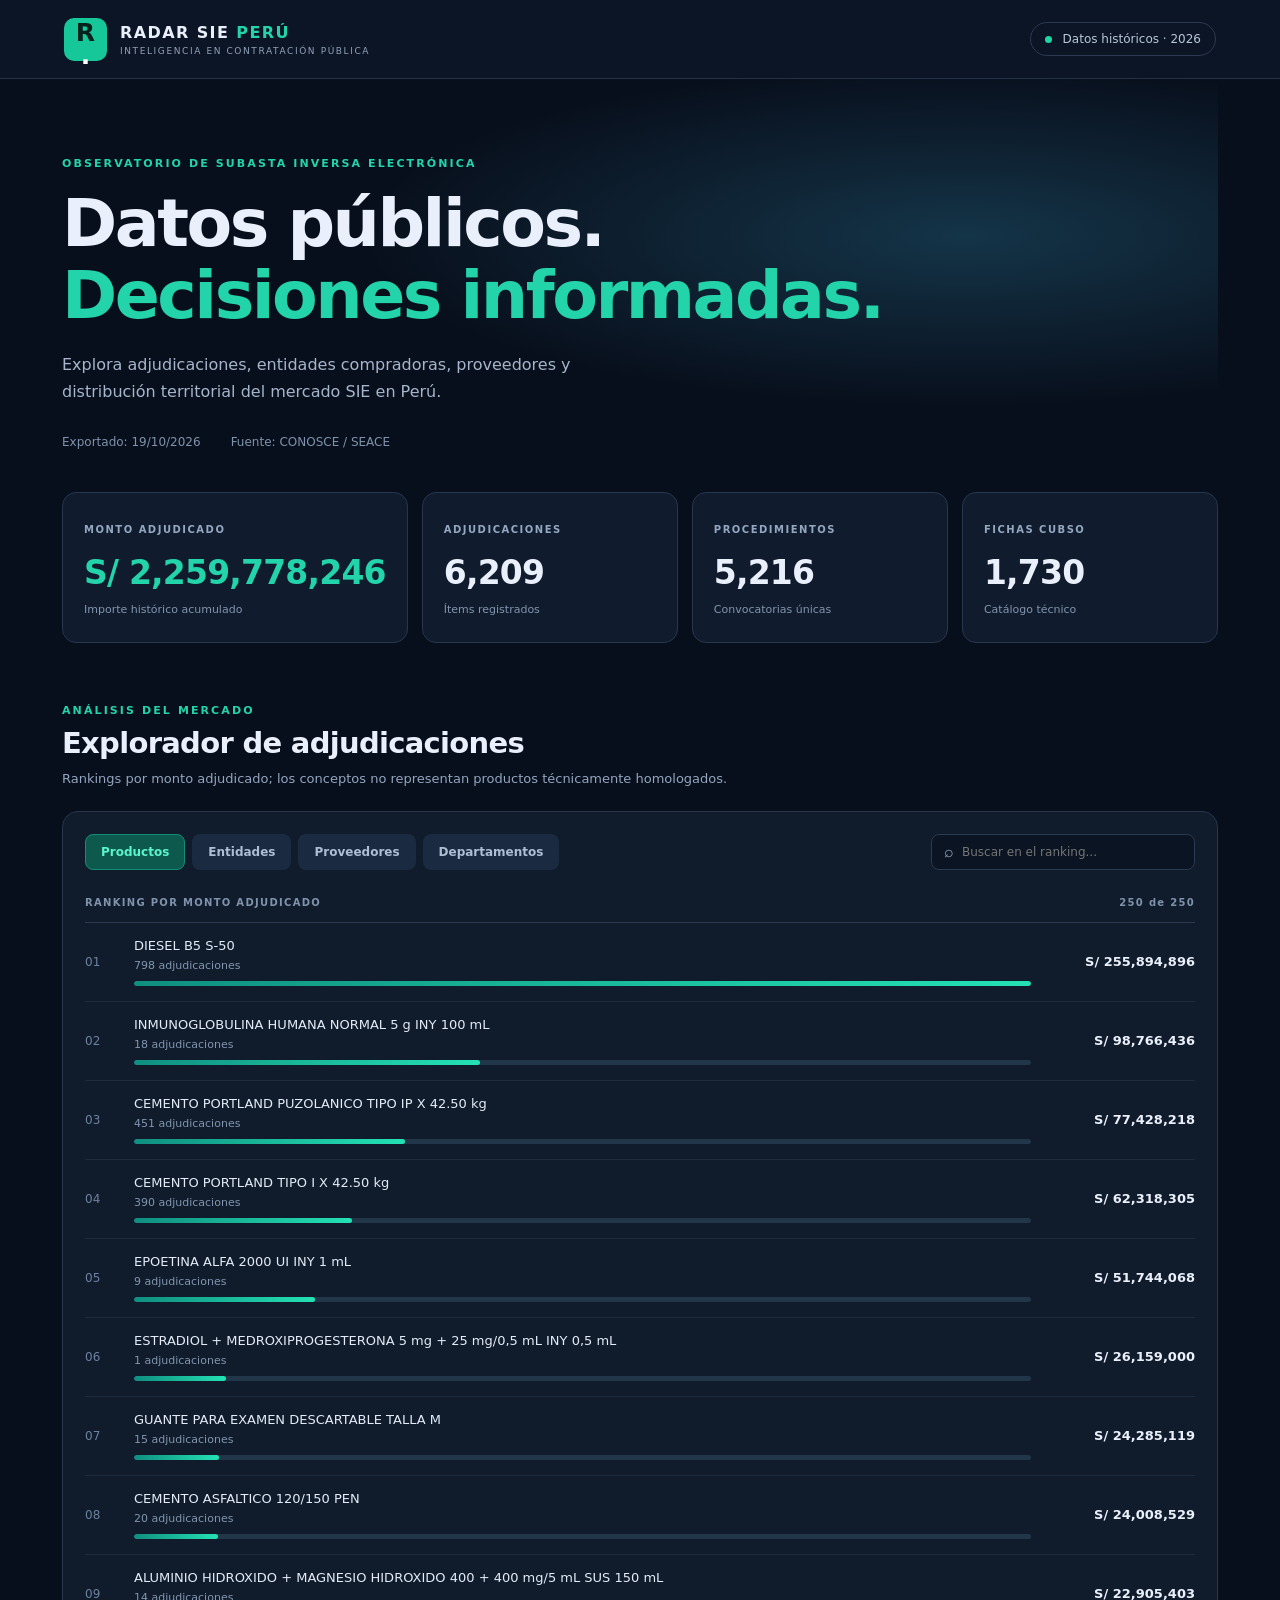
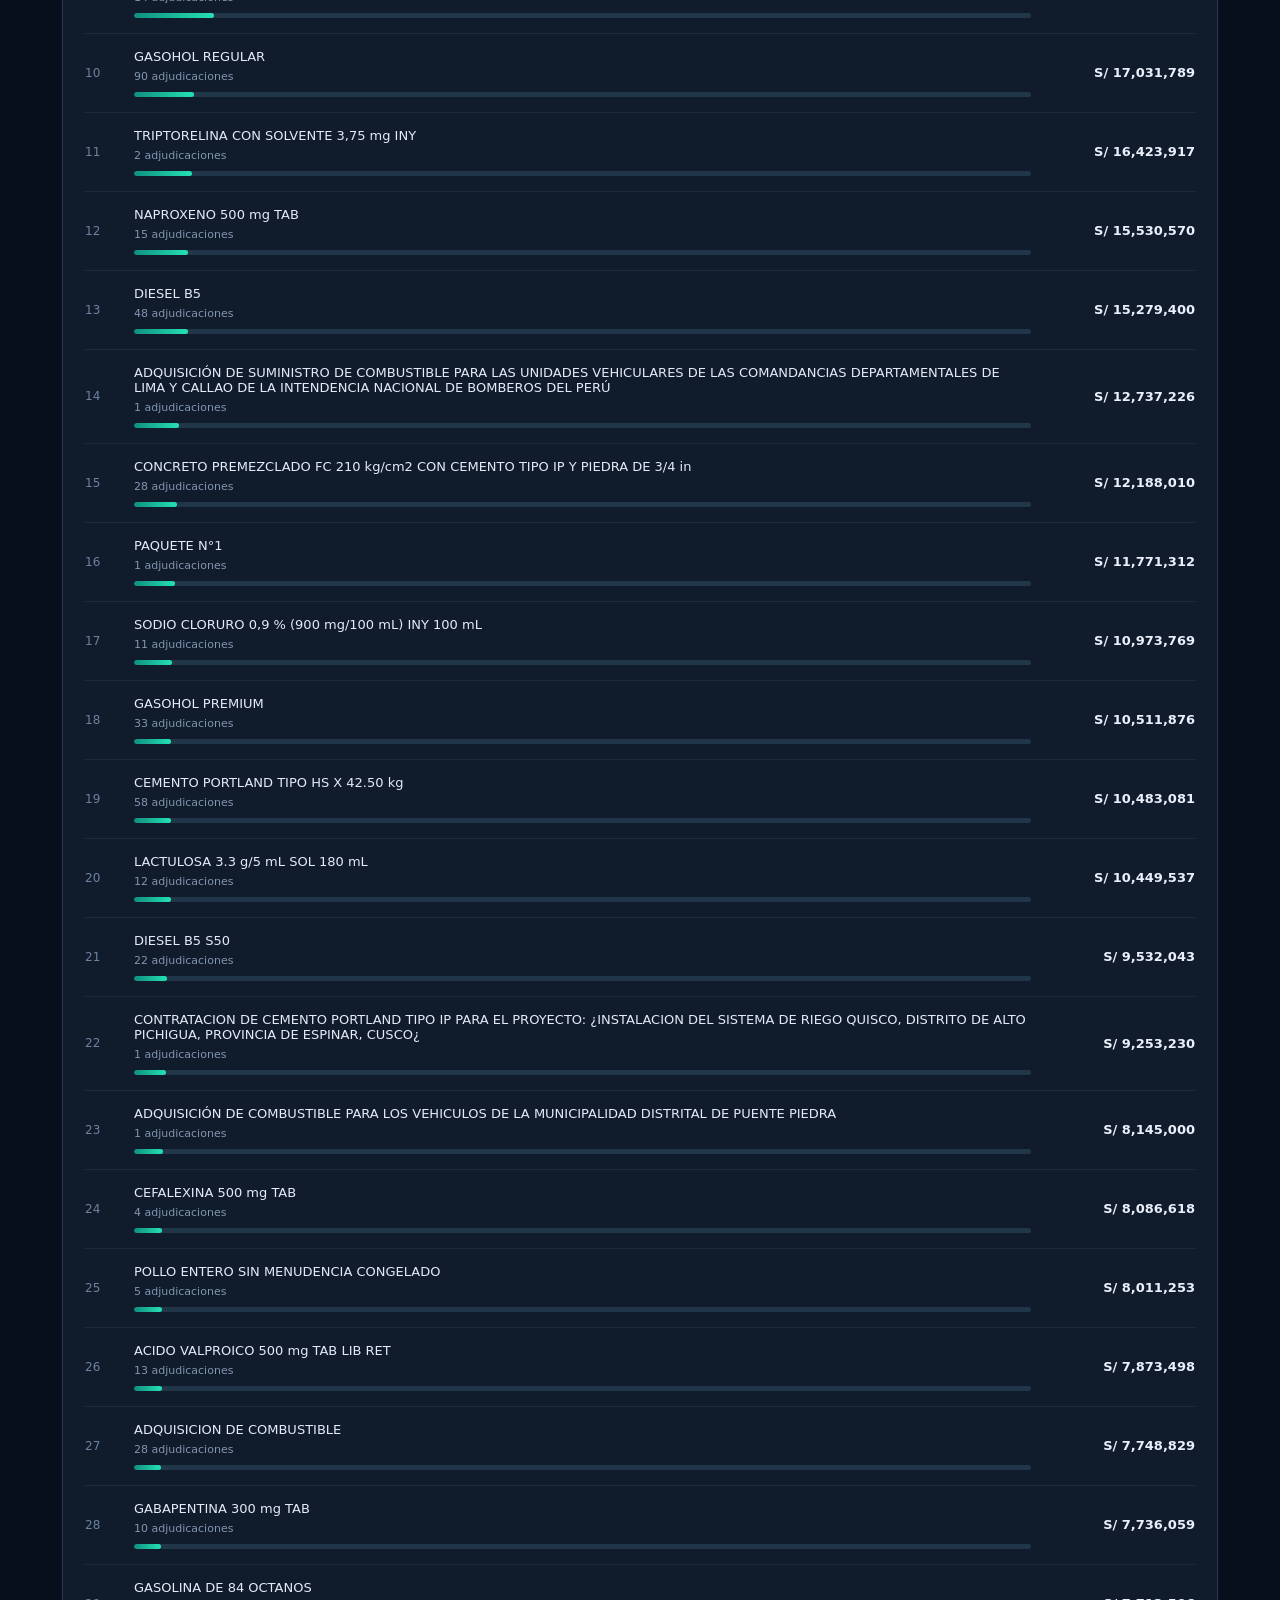
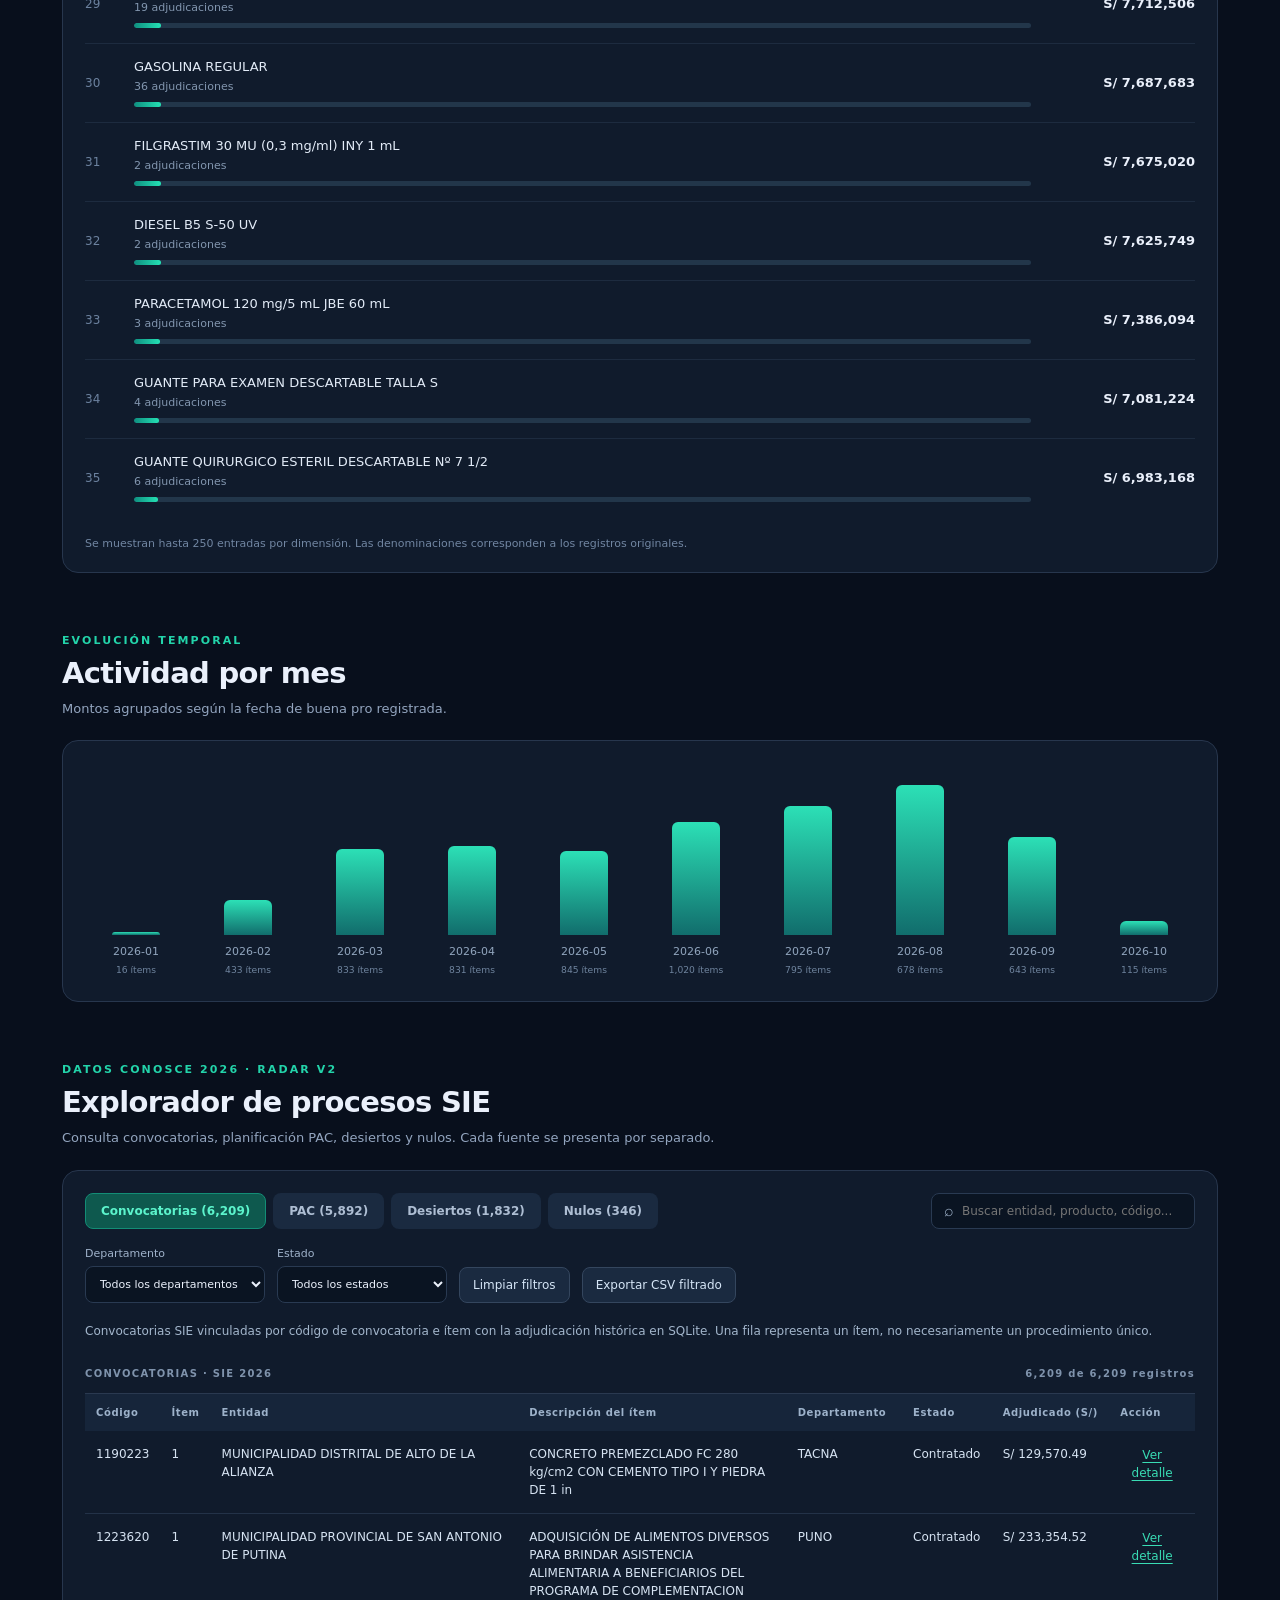
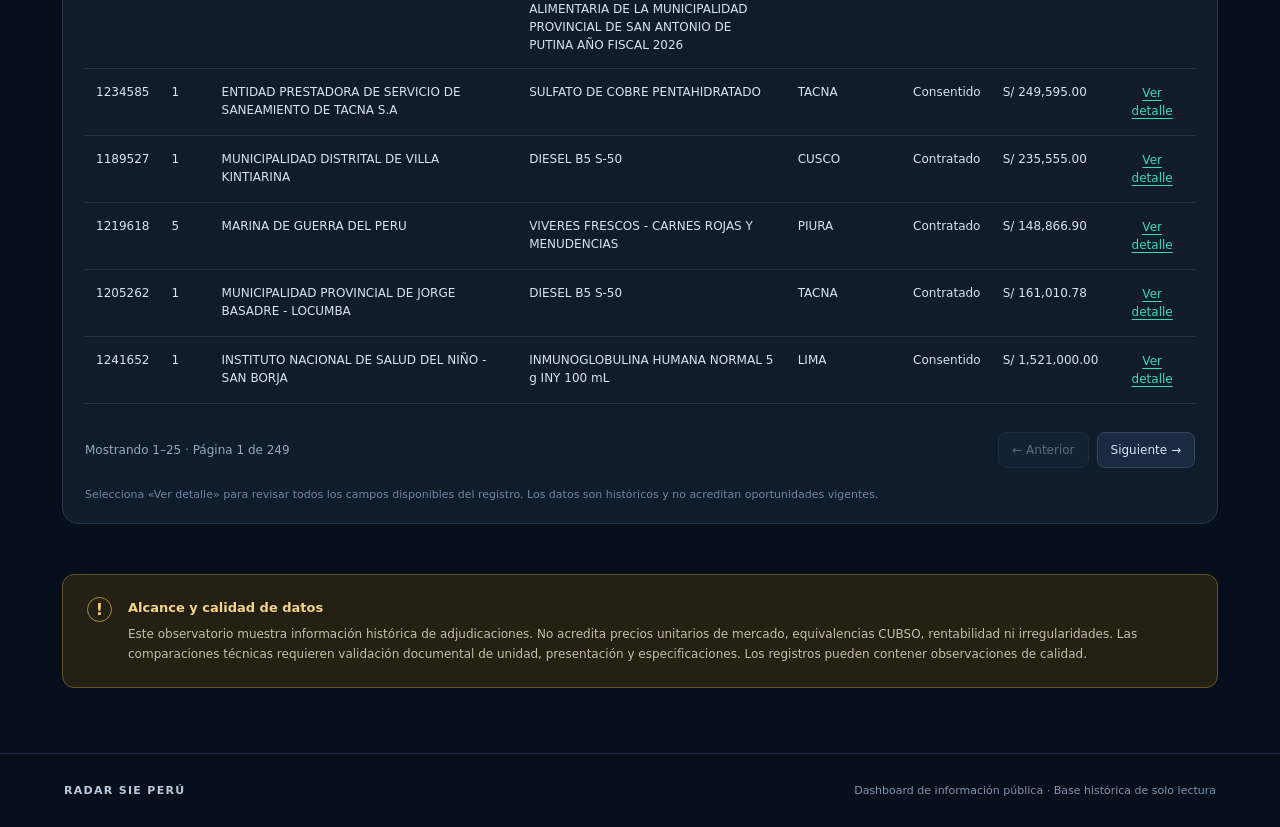
==== docs/index.html @ 1eaf1a15 "Publicar Radar SIE Peru V2 - Dashboard interactivo" ====
<!doctype html><html lang="es"><head><meta charset="utf-8"><meta name="viewport" content="width=device-width,initial-scale=1"><meta name="theme-color" content="#0b1220"><title>Radar SIE Perú · Inteligencia de contrataciones</title><link rel="stylesheet" href="styles.css"></head><body>
<header class="top"><div class="brand"><span class="logo">R<span>·</span></span><div><strong>RADAR SIE <em>PERÚ</em></strong><small>INTELIGENCIA EN CONTRATACIÓN PÚBLICA</small></div></div><span class="status"><i></i> Datos históricos · 2026</span></header>
<main><section class="hero"><div class="eyebrow">OBSERVATORIO DE SUBASTA INVERSA ELECTRÓNICA</div><h1>Datos públicos.<br><span>Decisiones informadas.</span></h1><p>Explora adjudicaciones, entidades compradoras, proveedores y distribución territorial del mercado SIE en Perú.</p><div class="hero-foot"><span id="actualizado">Cargando datos...</span><span>Fuente: CONOSCE / SEACE</span></div></section>
<section class="stats" id="stats"><div class="metric"><label>MONTO ADJUDICADO</label><strong id="monto">—</strong><small>Importe histórico acumulado</small></div><div class="metric"><label>ADJUDICACIONES</label><strong id="adjudicaciones">—</strong><small>Ítems registrados</small></div><div class="metric"><label>PROCEDIMIENTOS</label><strong id="procedimientos">—</strong><small>Convocatorias únicas</small></div><div class="metric"><label>FICHAS CUBSO</label><strong id="fichas">—</strong><small>Catálogo técnico</small></div></section>
<section class="section"><div class="section-head"><div><div class="eyebrow">ANÁLISIS DEL MERCADO</div><h2>Explorador de adjudicaciones</h2><p>Rankings por monto adjudicado; los conceptos no representan productos técnicamente homologados.</p></div></div><div class="panel"><div class="controls"><div class="tabs" role="group" aria-label="Dimensión del ranking"><button class="active" data-tab="productos">Productos</button><button data-tab="entidades">Entidades</button><button data-tab="proveedores">Proveedores</button><button data-tab="departamentos">Departamentos</button></div><label class="search"><span>⌕</span><input id="buscar" placeholder="Buscar en el ranking..." aria-label="Buscar en ranking"></label></div><div class="charthead"><span>RANKING POR MONTO ADJUDICADO</span><span id="contador">—</span></div><div id="ranking" class="ranking"></div><div class="footnote">Se muestran hasta 250 entradas por dimensión. Las denominaciones corresponden a los registros originales.</div></div></section>
<section class="section"><div class="section-head"><div><div class="eyebrow">EVOLUCIÓN TEMPORAL</div><h2>Actividad por mes</h2><p>Montos agrupados según la fecha de buena pro registrada.</p></div></div><div class="panel"><div id="meses" class="months"></div></div></section>
<section class="section" id="explorador-v2"><div class="section-head"><div><div class="eyebrow">DATOS CONOSCE 2026 · RADAR V2</div><h2>Explorador de procesos SIE</h2><p>Consulta convocatorias, planificación PAC, desiertos y nulos. Cada fuente se presenta por separado.</p></div></div><div class="panel"><div class="controls"><div class="tabs" role="group" aria-label="Fuente de registros SIE" id="v2-tabs"><button class="active" data-v2tab="convocatorias">Convocatorias <span id="v2-count-convocatorias"></span></button><button data-v2tab="pac">PAC <span id="v2-count-pac"></span></button><button data-v2tab="desiertos">Desiertos <span id="v2-count-desiertos"></span></button><button data-v2tab="nulos">Nulos <span id="v2-count-nulos"></span></button></div><label class="search"><span>⌕</span><input id="v2-search" placeholder="Buscar entidad, producto, código..." aria-label="Buscar registros SIE"></label></div><div class="v2-filterbar"><label>Departamento <select id="v2-department"><option value="">Todos los departamentos</option></select></label><label>Estado <select id="v2-state"><option value="">Todos los estados</option></select></label><button id="v2-clear" class="secondary-btn">Limpiar filtros</button><button id="v2-csv" class="secondary-btn">Exportar CSV filtrado</button></div><div class="v2-context" id="v2-context">Cargando fuentes SIE…</div><div class="charthead"><span id="v2-title">REGISTROS SIE</span><span id="v2-counter">—</span></div><div class="v2-tablewrap"><table class="v2-table"><thead id="v2-head"></thead><tbody id="v2-body"></tbody></table></div><div class="v2-pagination"><span id="v2-page-info"></span><div><button id="v2-prev" class="secondary-btn">← Anterior</button><button id="v2-next" class="secondary-btn">Siguiente →</button></div></div><div class="footnote">Selecciona «Ver detalle» para revisar todos los campos disponibles del registro. Los datos son históricos y no acreditan oportunidades vigentes.</div></div></section><dialog id="v2-detail" class="v2-dialog" aria-label="Detalle del registro"><div class="v2-dialog-top"><h3>Detalle del registro</h3><button id="v2-close" class="secondary-btn">Cerrar ×</button></div><div id="v2-detail-body"></div></dialog>
<section class="notice"><div class="notice-icon">!</div><div><strong>Alcance y calidad de datos</strong><p>Este observatorio muestra información histórica de adjudicaciones. No acredita precios unitarios de mercado, equivalencias CUBSO, rentabilidad ni irregularidades. Las comparaciones técnicas requieren validación documental de unidad, presentación y especificaciones. Los registros pueden contener observaciones de calidad.</p></div></section></main><footer><strong>RADAR SIE PERÚ</strong><span>Dashboard de información pública · Base histórica de solo lectura</span></footer><script src="app.js" defer></script><script src="app_v2.js" defer></script></body></html>
---- docs/styles.css ----
:root{font-family:Inter,ui-sans-serif,system-ui,-apple-system,Segoe UI,sans-serif;color:#eaf0fb;background:#080f1c;font-synthesis:none}*{box-sizing:border-box}body{margin:0;background:#080f1c}button,input{font:inherit}button{cursor:pointer}.top{height:79px;border-bottom:1px solid #233047;display:flex;align-items:center;justify-content:space-between;padding:0 max(5%,calc((100% - 1200px)/2));background:#0c1525}.brand{display:flex;gap:13px;align-items:center}.logo{display:grid;place-items:center;background:#16c79a;color:#06221c;font-size:25px;font-weight:900;width:43px;height:43px;border-radius:10px}.logo span{color:white}.brand strong{display:block;font-size:16px;letter-spacing:1.4px}.brand em{font-style:normal;color:#21d4aa}.brand small{display:block;font-size:9px;letter-spacing:1.6px;color:#92a3bb;margin-top:4px}.status{font-size:12px;color:#b8c6d8;border:1px solid #2b3a51;border-radius:20px;padding:9px 14px}.status i{display:inline-block;background:#20d7a3;width:7px;height:7px;border-radius:50%;margin-right:7px}main{max-width:1200px;margin:auto;padding:0 22px}.hero{padding:78px 0 43px;background:radial-gradient(ellipse at 78% 38%,#143448 0%,transparent 47%)}.eyebrow{font-size:11px;letter-spacing:2.1px;color:#23d4aa;font-weight:750}.hero h1{font-size:clamp(40px,5.2vw,68px);letter-spacing:-2.5px;line-height:1.08;margin:18px 0 19px}.hero h1 span{color:#23d4aa}.hero p{max-width:590px;color:#a6b5cb;line-height:1.7;font-size:16px}.hero-foot{display:flex;gap:30px;color:#7f92ab;font-size:12px;margin-top:30px}.stats{display:grid;grid-template-columns:repeat(4,1fr);gap:14px}.metric{background:#101c2e;border:1px solid #27364d;border-radius:14px;padding:25px 21px;min-height:144px}.metric label{font-size:10px;letter-spacing:1.5px;color:#94a7c0;font-weight:750}.metric strong{display:block;font-size:clamp(22px,2.6vw,33px);letter-spacing:-.8px;margin:16px 0 6px}.metric:first-child strong{color:#23d4aa}.metric small{font-size:11px;color:#8294ae}.section{margin-top:61px}.section-head{display:flex;justify-content:space-between;align-items:end;margin-bottom:22px}.section h2{font-size:29px;letter-spacing:-.7px;margin:9px 0}.section-head p{color:#93a5bf;font-size:13px;line-height:1.5;margin:0}.panel{background:#101b2c;border:1px solid #27364d;border-radius:16px;padding:22px}.controls{display:flex;justify-content:space-between;gap:16px;flex-wrap:wrap}.tabs{display:flex;flex-wrap:wrap;gap:7px}.tabs button{border:1px solid transparent;background:#1a2a40;color:#aebed3;border-radius:8px;padding:10px 15px;font-size:12px;font-weight:650}.tabs button.active{background:#0e594e;border-color:#138d76;color:#5cf4cc}.search{display:flex;align-items:center;gap:8px;background:#0a1422;border:1px solid #293a52;border-radius:8px;padding:0 12px;color:#9db0c7}.search input{width:220px;outline:0;border:0;background:none;color:#fff;padding:10px 0;font-size:12px}.charthead{display:flex;justify-content:space-between;border-bottom:1px solid #2a3950;color:#7f93ac;font-size:10px;font-weight:700;letter-spacing:1.3px;padding:27px 0 14px}.rank-row{display:grid;grid-template-columns:35px minmax(0,1fr) 150px;gap:14px;align-items:center;border-bottom:1px solid #1d2b3f;padding:15px 0}.rank-row:last-child{border:0}.rank-num{font-size:12px;color:#6c829f}.rank-name{font-size:13px;color:#e2ebf7;overflow-wrap:anywhere}.rank-sub{color:#8296af;font-size:11px;margin-top:6px}.bar{height:5px;background:#22364a;border-radius:5px;margin-top:9px;overflow:hidden}.bar span{display:block;height:100%;background:linear-gradient(90deg,#0f8f80,#24e1b4);border-radius:5px}.rank-amount{text-align:right;font-size:13px;font-weight:700;white-space:nowrap}.footnote{color:#7186a2;font-size:11px;margin-top:20px}.months{display:flex;align-items:end;gap:10px;min-height:210px;overflow-x:auto;padding:22px 0 4px}.month{flex:1;min-width:48px;text-align:center;color:#91a5bd;font-size:11px}.month-bar{height:150px;display:flex;align-items:end;justify-content:center;margin-bottom:10px}.month-bar div{width:70%;max-width:48px;min-height:3px;background:linear-gradient(#2ce0b6,#116d6c);border-radius:6px 6px 0 0}.month small{display:block;margin-top:6px;color:#6f849e}.notice{display:flex;gap:16px;margin:50px 0 65px;padding:22px 24px;border:1px solid #65552b;background:#242114;border-radius:12px}.notice-icon{border:1px solid #a98a3d;color:#f2cb75;border-radius:50%;width:25px;height:25px;display:grid;place-items:center;flex-shrink:0;font-weight:800}.notice strong{font-size:13px;color:#f4d38b}.notice p{color:#c7bda7;font-size:12px;line-height:1.7;margin:8px 0 0}footer{border-top:1px solid #223048;display:flex;justify-content:space-between;padding:30px max(5%,calc((100% - 1200px)/2));color:#8194ac;font-size:11px}footer strong{color:#b9cadf;letter-spacing:1.3px}.empty{color:#8fa2bc;padding:35px 0}@media(max-width:850px){.stats{grid-template-columns:repeat(2,1fr)}.hero{padding-top:55px}.rank-row{grid-template-columns:25px minmax(0,1fr) 110px}.rank-amount{font-size:11px}}@media(max-width:530px){.top{padding:0 17px}.status{display:none}main{padding:0 15px}.stats{gap:9px}.metric{padding:17px 14px;min-height:128px}.metric strong{font-size:21px}.panel{padding:14px}.search{width:100%}.search input{width:100%}.rank-row{gap:8px}.hero-foot{flex-direction:column;gap:7px}footer{padding:25px 17px;gap:10px;flex-direction:column}}
/* Radar SIE V2: explorador de fuentes */
.v2-filterbar{display:flex;gap:12px;flex-wrap:wrap;align-items:end;margin-top:18px}.v2-filterbar label{display:flex;flex-direction:column;gap:6px;font-size:11px;color:#9fb2ca}.v2-filterbar select{max-width:270px;min-width:170px;background:#0a1422;border:1px solid #293a52;border-radius:8px;color:#eaf0fb;padding:10px;font:inherit}.secondary-btn{background:#1a2a40;border:1px solid #34465e;border-radius:8px;color:#d5e5f6;padding:10px 13px;font-size:12px}.secondary-btn:hover{border-color:#23d4aa;color:#5cf4cc}.secondary-btn:disabled{opacity:.4;cursor:not-allowed}.v2-context{color:#a3b6cc;font-size:12px;line-height:1.6;margin-top:19px}.v2-tablewrap{overflow-x:auto;max-height:620px;overflow-y:auto}.v2-table{width:100%;border-collapse:collapse;min-width:850px;font-size:12px}.v2-table th{text-align:left;position:sticky;top:0;background:#16253a;color:#9db2ca;font-size:10px;letter-spacing:.6px;padding:13px 11px;z-index:1}.v2-table td{padding:14px 11px;border-bottom:1px solid #233248;color:#d6e3f2;vertical-align:top;line-height:1.5}.v2-table tbody tr:hover{background:#16243a}.v2-table td.v2-description{max-width:340px;min-width:210px;overflow-wrap:anywhere}.v2-table td.v2-money{white-space:nowrap;font-variant-numeric:tabular-nums}.v2-link{background:transparent;border:0;color:#39dcb4;text-decoration:underline;text-underline-offset:3px;font-size:12px}.v2-pagination{display:flex;align-items:center;justify-content:space-between;gap:10px;flex-wrap:wrap;margin-top:18px;color:#94a8bf;font-size:12px}.v2-pagination>div{display:flex;gap:8px}.v2-dialog{width:min(820px,calc(100% - 24px));max-height:85vh;overflow:auto;border:1px solid #34465e;border-radius:16px;background:#101b2c;color:#eaf0fb;padding:24px}.v2-dialog::backdrop{background:rgba(0,0,0,.76)}.v2-dialog-top{display:flex;justify-content:space-between;align-items:center;gap:12px;border-bottom:1px solid #293a52;padding-bottom:14px}.v2-dialog-top h3{margin:0}.v2-detail-grid{display:grid;grid-template-columns:minmax(135px,1fr) 2fr;gap:0;margin-top:16px}.v2-detail-grid dt,.v2-detail-grid dd{padding:11px 8px;border-bottom:1px solid #24334a;margin:0;overflow-wrap:anywhere;font-size:12px}.v2-detail-grid dt{color:#91a9c2}.v2-detail-grid dd{color:#e7f1ff}@media(max-width:650px){.v2-filterbar label,.v2-filterbar select{width:100%;max-width:none}.v2-dialog{padding:15px}.v2-detail-grid{grid-template-columns:1fr}.v2-detail-grid dt{border-bottom:0;padding-bottom:0}.v2-detail-grid dd{padding-top:4px}}
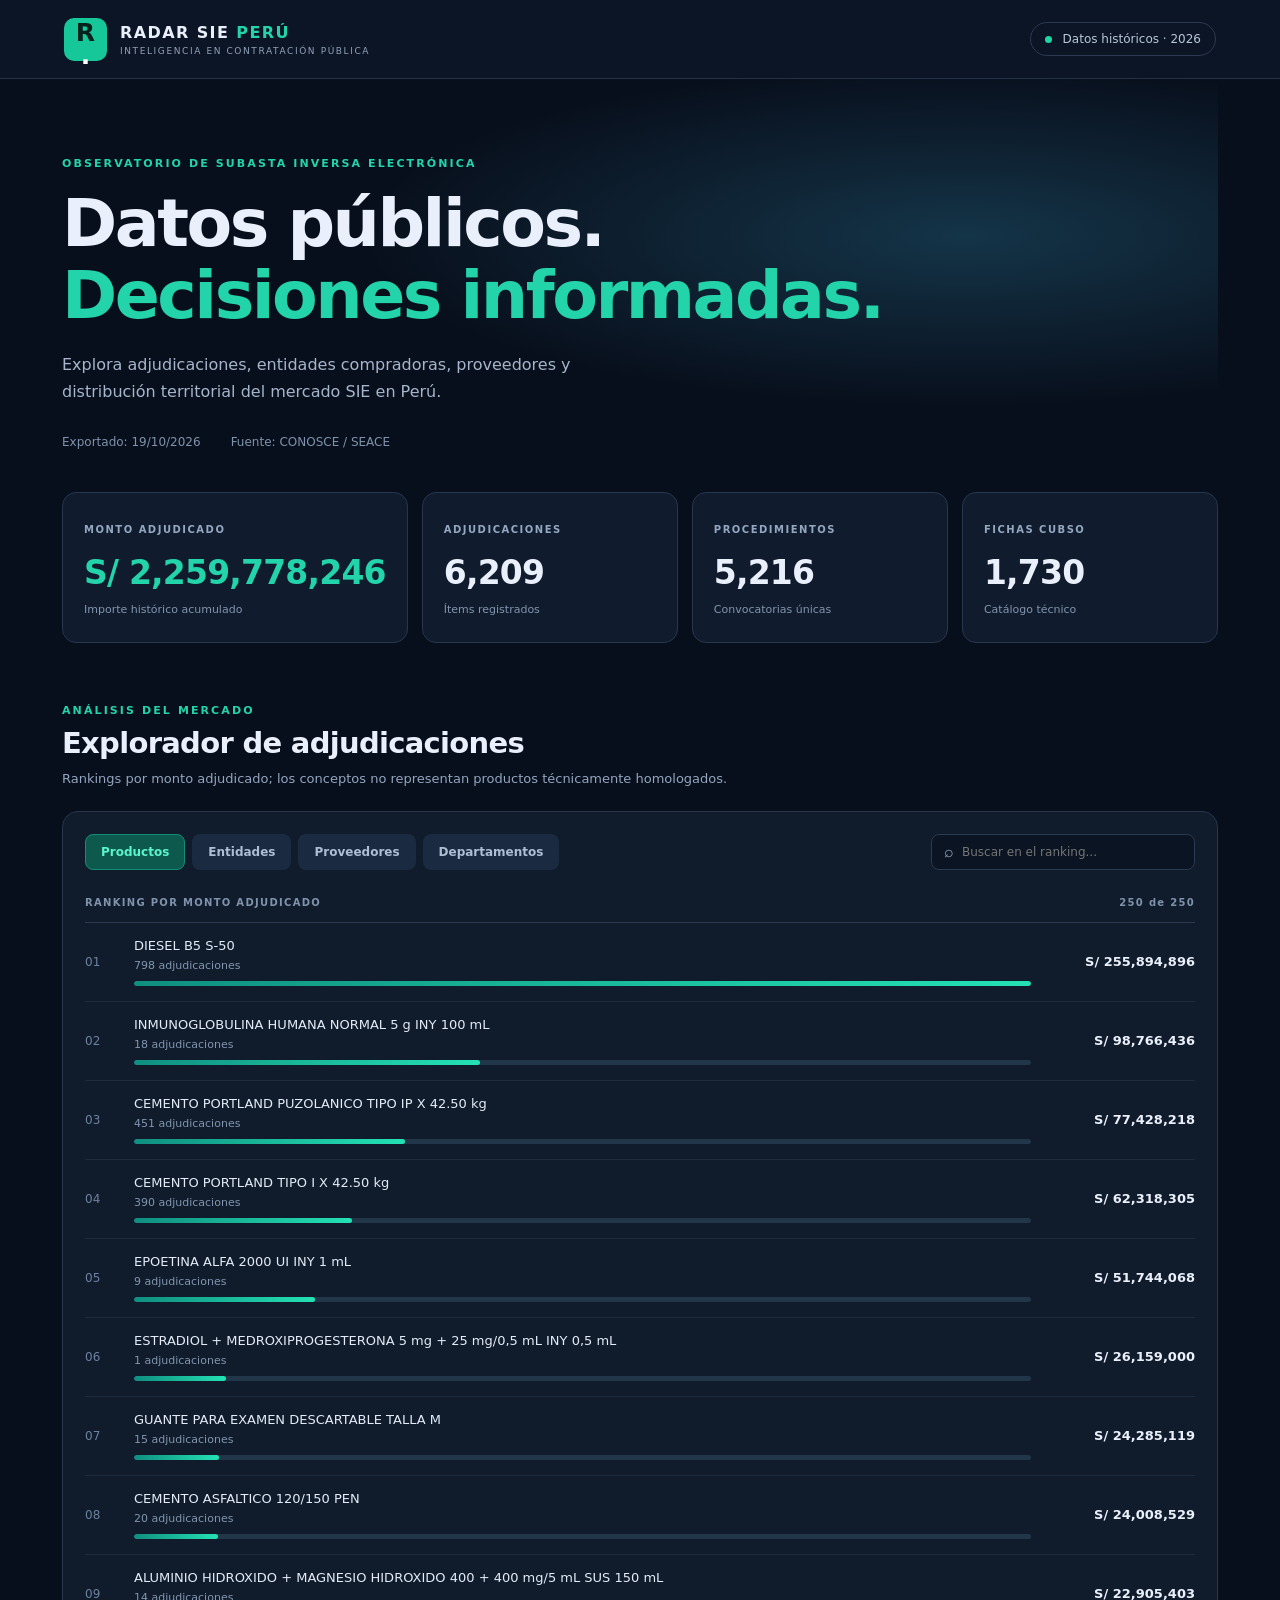
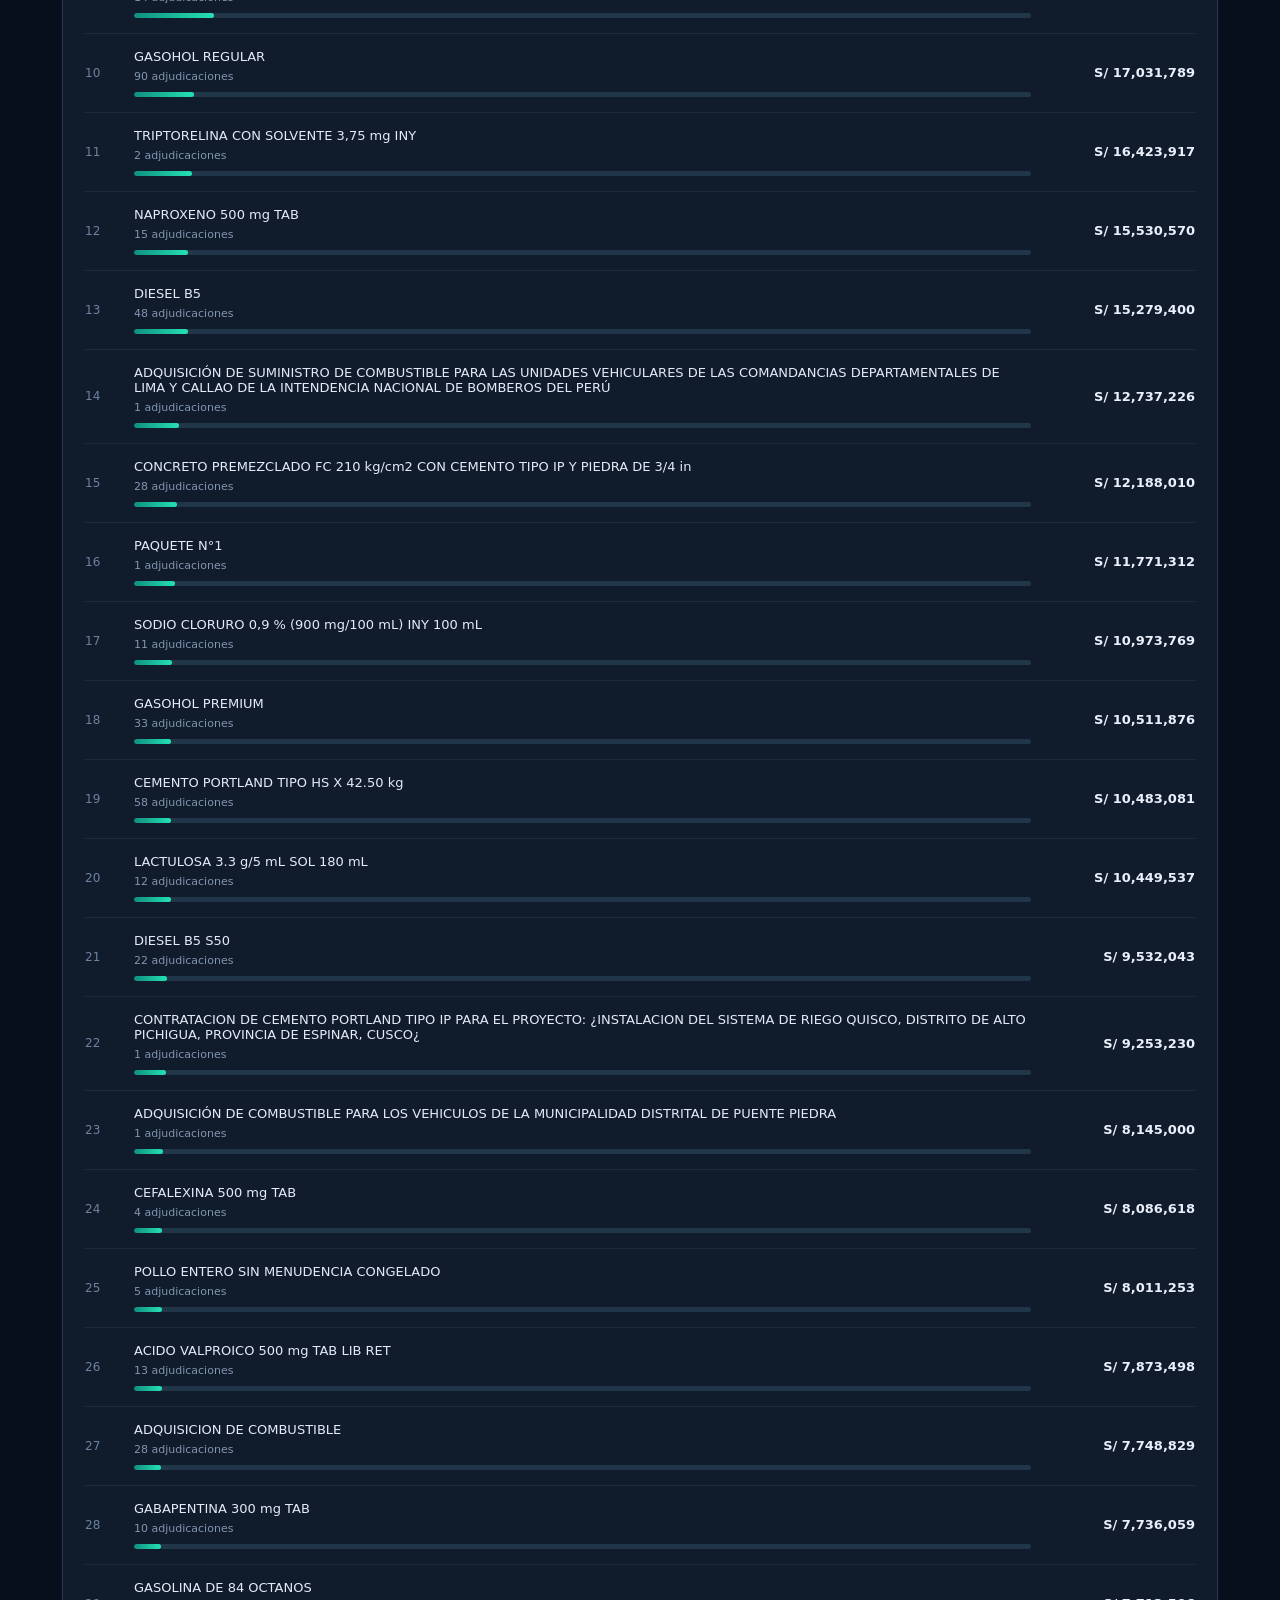
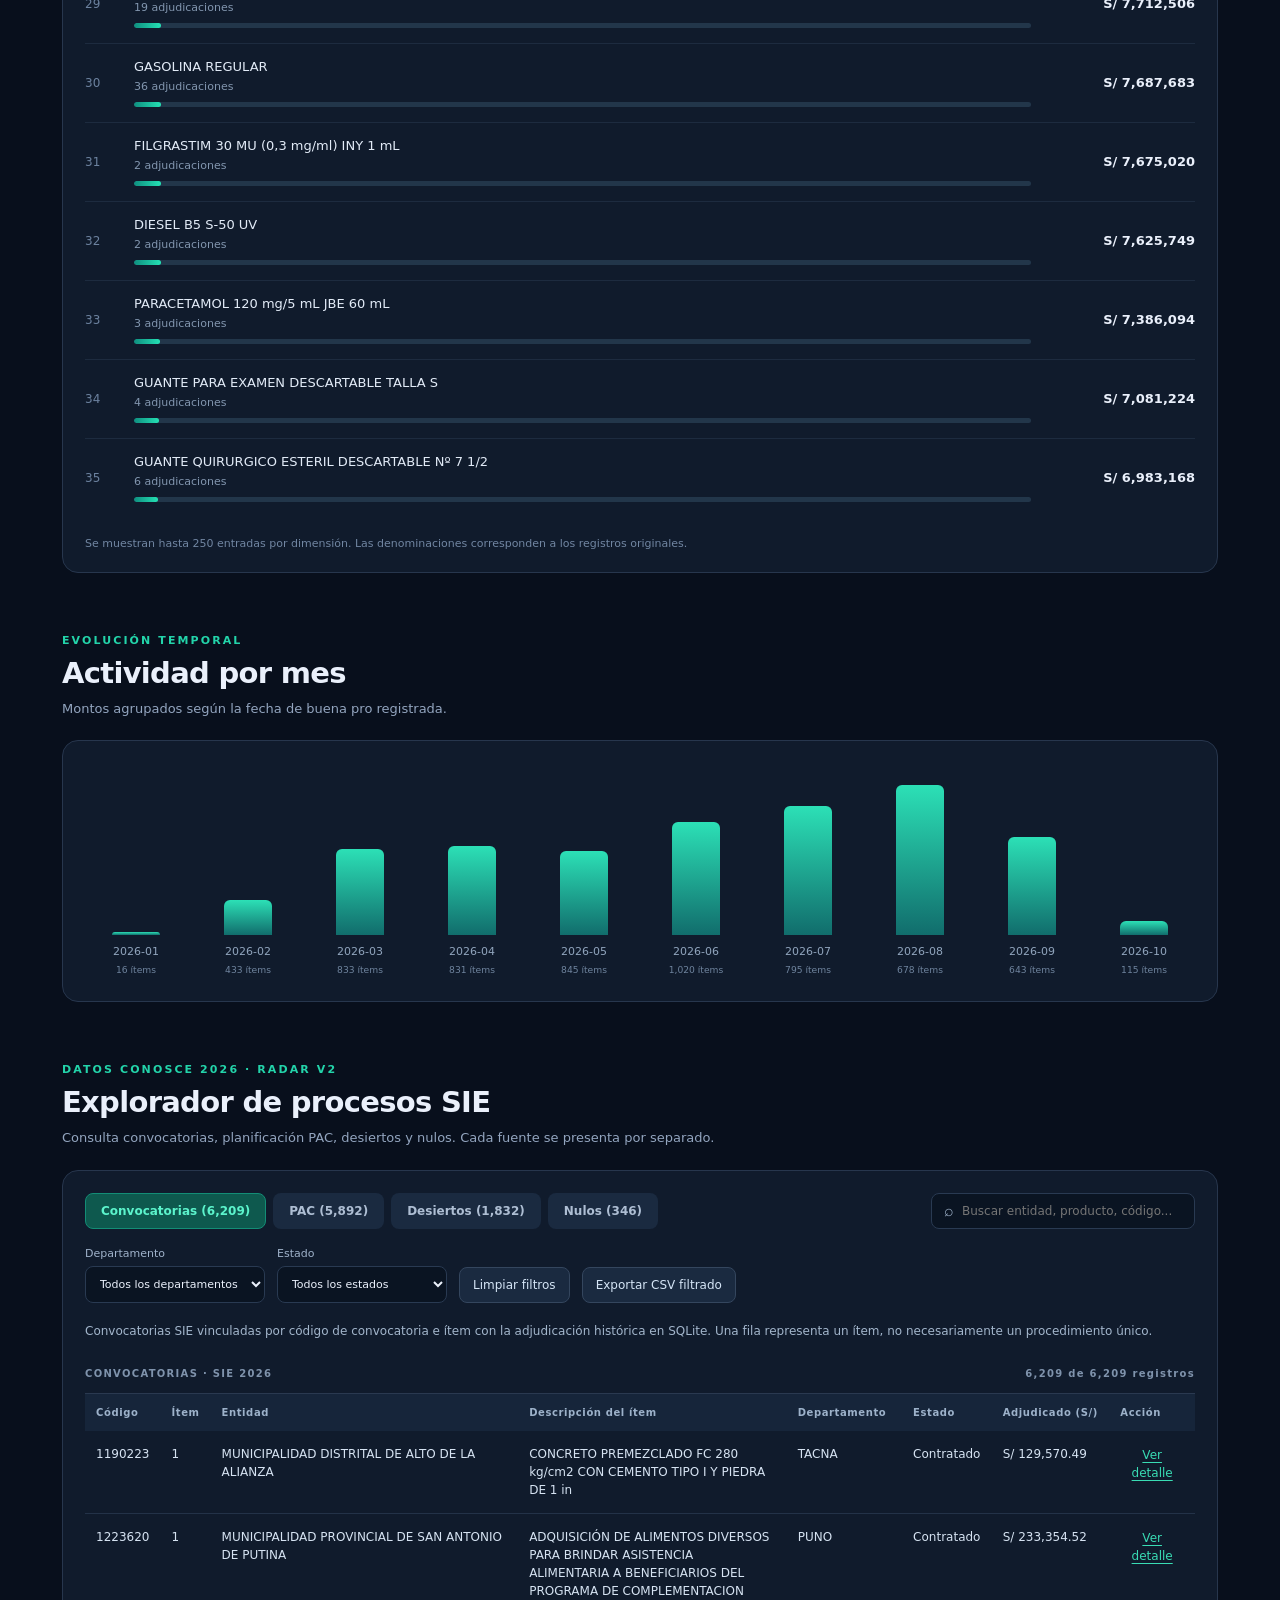
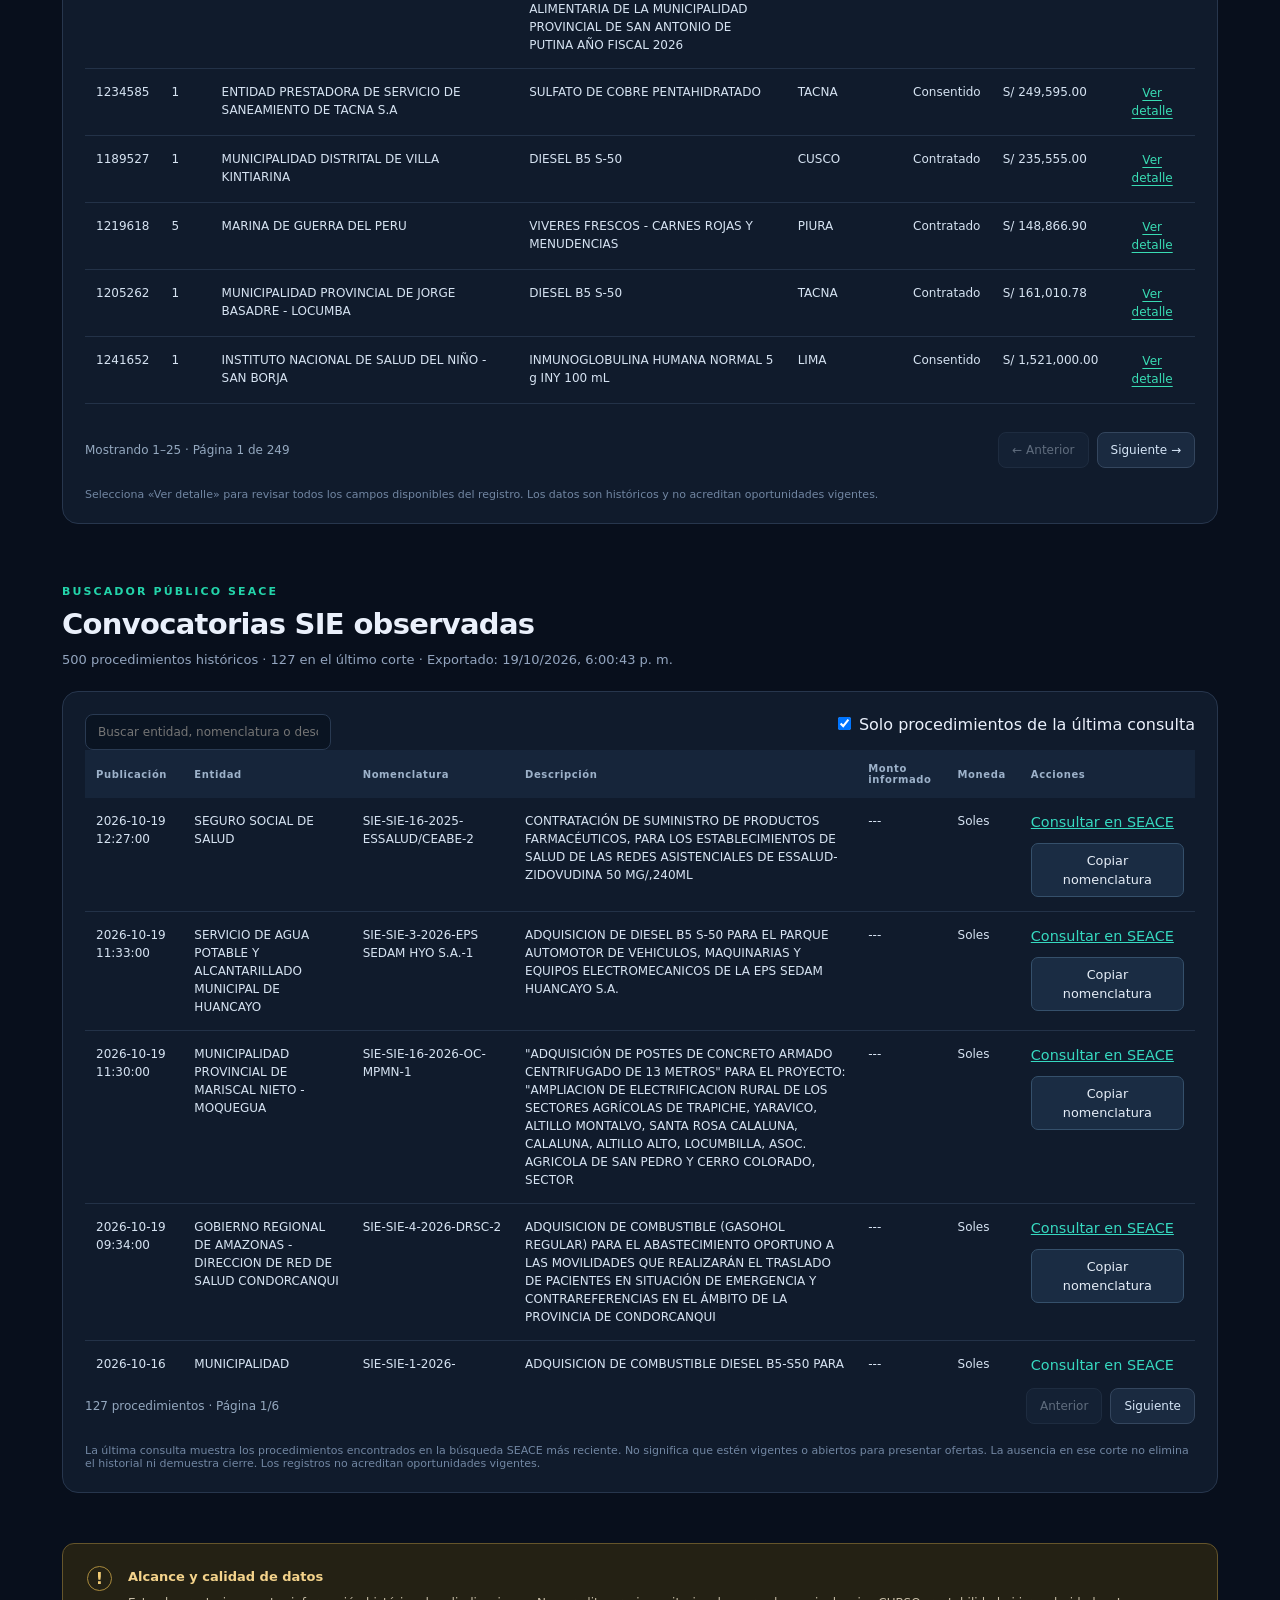
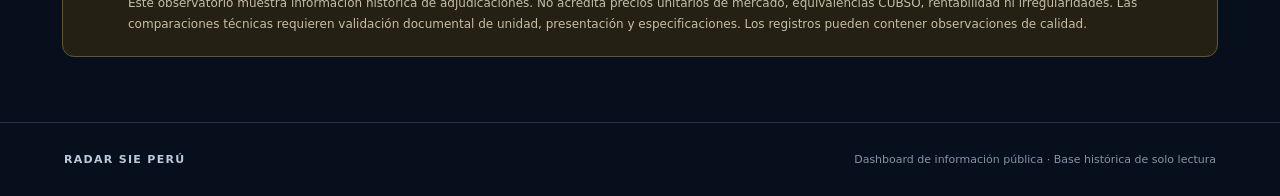
==== commit e9ce8396: "Publicar Radar SIE SEACE con 500 procedimientos" ====
--- a/docs/index.html
+++ b/docs/index.html
@@ -5,4 +5,5 @@
 <section class="section"><div class="section-head"><div><div class="eyebrow">ANÁLISIS DEL MERCADO</div><h2>Explorador de adjudicaciones</h2><p>Rankings por monto adjudicado; los conceptos no representan productos técnicamente homologados.</p></div></div><div class="panel"><div class="controls"><div class="tabs" role="group" aria-label="Dimensión del ranking"><button class="active" data-tab="productos">Productos</button><button data-tab="entidades">Entidades</button><button data-tab="proveedores">Proveedores</button><button data-tab="departamentos">Departamentos</button></div><label class="search"><span>⌕</span><input id="buscar" placeholder="Buscar en el ranking..." aria-label="Buscar en ranking"></label></div><div class="charthead"><span>RANKING POR MONTO ADJUDICADO</span><span id="contador">—</span></div><div id="ranking" class="ranking"></div><div class="footnote">Se muestran hasta 250 entradas por dimensión. Las denominaciones corresponden a los registros originales.</div></div></section>
 <section class="section"><div class="section-head"><div><div class="eyebrow">EVOLUCIÓN TEMPORAL</div><h2>Actividad por mes</h2><p>Montos agrupados según la fecha de buena pro registrada.</p></div></div><div class="panel"><div id="meses" class="months"></div></div></section>
 <section class="section" id="explorador-v2"><div class="section-head"><div><div class="eyebrow">DATOS CONOSCE 2026 · RADAR V2</div><h2>Explorador de procesos SIE</h2><p>Consulta convocatorias, planificación PAC, desiertos y nulos. Cada fuente se presenta por separado.</p></div></div><div class="panel"><div class="controls"><div class="tabs" role="group" aria-label="Fuente de registros SIE" id="v2-tabs"><button class="active" data-v2tab="convocatorias">Convocatorias <span id="v2-count-convocatorias"></span></button><button data-v2tab="pac">PAC <span id="v2-count-pac"></span></button><button data-v2tab="desiertos">Desiertos <span id="v2-count-desiertos"></span></button><button data-v2tab="nulos">Nulos <span id="v2-count-nulos"></span></button></div><label class="search"><span>⌕</span><input id="v2-search" placeholder="Buscar entidad, producto, código..." aria-label="Buscar registros SIE"></label></div><div class="v2-filterbar"><label>Departamento <select id="v2-department"><option value="">Todos los departamentos</option></select></label><label>Estado <select id="v2-state"><option value="">Todos los estados</option></select></label><button id="v2-clear" class="secondary-btn">Limpiar filtros</button><button id="v2-csv" class="secondary-btn">Exportar CSV filtrado</button></div><div class="v2-context" id="v2-context">Cargando fuentes SIE…</div><div class="charthead"><span id="v2-title">REGISTROS SIE</span><span id="v2-counter">—</span></div><div class="v2-tablewrap"><table class="v2-table"><thead id="v2-head"></thead><tbody id="v2-body"></tbody></table></div><div class="v2-pagination"><span id="v2-page-info"></span><div><button id="v2-prev" class="secondary-btn">← Anterior</button><button id="v2-next" class="secondary-btn">Siguiente →</button></div></div><div class="footnote">Selecciona «Ver detalle» para revisar todos los campos disponibles del registro. Los datos son históricos y no acreditan oportunidades vigentes.</div></div></section><dialog id="v2-detail" class="v2-dialog" aria-label="Detalle del registro"><div class="v2-dialog-top"><h3>Detalle del registro</h3><button id="v2-close" class="secondary-btn">Cerrar ×</button></div><div id="v2-detail-body"></div></dialog>
-<section class="notice"><div class="notice-icon">!</div><div><strong>Alcance y calidad de datos</strong><p>Este observatorio muestra información histórica de adjudicaciones. No acredita precios unitarios de mercado, equivalencias CUBSO, rentabilidad ni irregularidades. Las comparaciones técnicas requieren validación documental de unidad, presentación y especificaciones. Los registros pueden contener observaciones de calidad.</p></div></section></main><footer><strong>RADAR SIE PERÚ</strong><span>Dashboard de información pública · Base histórica de solo lectura</span></footer><script src="app.js" defer></script><script src="app_v2.js" defer></script></body></html>
+<section class="section" id="seace"><div class="section-head"><div><div class="eyebrow">BUSCADOR PÚBLICO SEACE</div><h2>Convocatorias SIE observadas</h2><p id="seace-status">Cargando convocatorias…</p></div></div><div class="panel"><div class="controls"><label class="search"><input id="seace-search" placeholder="Buscar entidad, nomenclatura o descripción" aria-label="Buscar convocatorias SEACE"></label><label><input type="checkbox" id="seace-cut" checked> Solo procedimientos de la última consulta</label></div><div class="v2-tablewrap"><table class="v2-table"><thead><tr><th>Publicación</th><th>Entidad</th><th>Nomenclatura</th><th>Descripción</th><th>Monto informado</th><th>Moneda</th><th>Acciones</th></tr></thead><tbody id="seace-body"></tbody></table></div><div class="v2-pagination"><span id="seace-page"></span><div><button id="seace-prev" class="secondary-btn">Anterior</button><button id="seace-next" class="secondary-btn">Siguiente</button></div></div><div class="footnote">La última consulta muestra los procedimientos encontrados en la búsqueda SEACE más reciente. No significa que estén vigentes o abiertos para presentar ofertas. La ausencia en ese corte no elimina el historial ni demuestra cierre. Los registros no acreditan oportunidades vigentes.</div></div></section>
+<section class="notice"><div class="notice-icon">!</div><div><strong>Alcance y calidad de datos</strong><p>Este observatorio muestra información histórica de adjudicaciones. No acredita precios unitarios de mercado, equivalencias CUBSO, rentabilidad ni irregularidades. Las comparaciones técnicas requieren validación documental de unidad, presentación y especificaciones. Los registros pueden contener observaciones de calidad.</p></div></section></main><footer><strong>RADAR SIE PERÚ</strong><span>Dashboard de información pública · Base histórica de solo lectura</span></footer><script src="app.js" defer></script><script src="app_v2.js" defer></script><script src="app_seace.js" defer></script></body></html>
--- a/docs/styles.css
+++ b/docs/styles.css
@@ -1,3 +1,33 @@
 :root{font-family:Inter,ui-sans-serif,system-ui,-apple-system,Segoe UI,sans-serif;color:#eaf0fb;background:#080f1c;font-synthesis:none}*{box-sizing:border-box}body{margin:0;background:#080f1c}button,input{font:inherit}button{cursor:pointer}.top{height:79px;border-bottom:1px solid #233047;display:flex;align-items:center;justify-content:space-between;padding:0 max(5%,calc((100% - 1200px)/2));background:#0c1525}.brand{display:flex;gap:13px;align-items:center}.logo{display:grid;place-items:center;background:#16c79a;color:#06221c;font-size:25px;font-weight:900;width:43px;height:43px;border-radius:10px}.logo span{color:white}.brand strong{display:block;font-size:16px;letter-spacing:1.4px}.brand em{font-style:normal;color:#21d4aa}.brand small{display:block;font-size:9px;letter-spacing:1.6px;color:#92a3bb;margin-top:4px}.status{font-size:12px;color:#b8c6d8;border:1px solid #2b3a51;border-radius:20px;padding:9px 14px}.status i{display:inline-block;background:#20d7a3;width:7px;height:7px;border-radius:50%;margin-right:7px}main{max-width:1200px;margin:auto;padding:0 22px}.hero{padding:78px 0 43px;background:radial-gradient(ellipse at 78% 38%,#143448 0%,transparent 47%)}.eyebrow{font-size:11px;letter-spacing:2.1px;color:#23d4aa;font-weight:750}.hero h1{font-size:clamp(40px,5.2vw,68px);letter-spacing:-2.5px;line-height:1.08;margin:18px 0 19px}.hero h1 span{color:#23d4aa}.hero p{max-width:590px;color:#a6b5cb;line-height:1.7;font-size:16px}.hero-foot{display:flex;gap:30px;color:#7f92ab;font-size:12px;margin-top:30px}.stats{display:grid;grid-template-columns:repeat(4,1fr);gap:14px}.metric{background:#101c2e;border:1px solid #27364d;border-radius:14px;padding:25px 21px;min-height:144px}.metric label{font-size:10px;letter-spacing:1.5px;color:#94a7c0;font-weight:750}.metric strong{display:block;font-size:clamp(22px,2.6vw,33px);letter-spacing:-.8px;margin:16px 0 6px}.metric:first-child strong{color:#23d4aa}.metric small{font-size:11px;color:#8294ae}.section{margin-top:61px}.section-head{display:flex;justify-content:space-between;align-items:end;margin-bottom:22px}.section h2{font-size:29px;letter-spacing:-.7px;margin:9px 0}.section-head p{color:#93a5bf;font-size:13px;line-height:1.5;margin:0}.panel{background:#101b2c;border:1px solid #27364d;border-radius:16px;padding:22px}.controls{display:flex;justify-content:space-between;gap:16px;flex-wrap:wrap}.tabs{display:flex;flex-wrap:wrap;gap:7px}.tabs button{border:1px solid transparent;background:#1a2a40;color:#aebed3;border-radius:8px;padding:10px 15px;font-size:12px;font-weight:650}.tabs button.active{background:#0e594e;border-color:#138d76;color:#5cf4cc}.search{display:flex;align-items:center;gap:8px;background:#0a1422;border:1px solid #293a52;border-radius:8px;padding:0 12px;color:#9db0c7}.search input{width:220px;outline:0;border:0;background:none;color:#fff;padding:10px 0;font-size:12px}.charthead{display:flex;justify-content:space-between;border-bottom:1px solid #2a3950;color:#7f93ac;font-size:10px;font-weight:700;letter-spacing:1.3px;padding:27px 0 14px}.rank-row{display:grid;grid-template-columns:35px minmax(0,1fr) 150px;gap:14px;align-items:center;border-bottom:1px solid #1d2b3f;padding:15px 0}.rank-row:last-child{border:0}.rank-num{font-size:12px;color:#6c829f}.rank-name{font-size:13px;color:#e2ebf7;overflow-wrap:anywhere}.rank-sub{color:#8296af;font-size:11px;margin-top:6px}.bar{height:5px;background:#22364a;border-radius:5px;margin-top:9px;overflow:hidden}.bar span{display:block;height:100%;background:linear-gradient(90deg,#0f8f80,#24e1b4);border-radius:5px}.rank-amount{text-align:right;font-size:13px;font-weight:700;white-space:nowrap}.footnote{color:#7186a2;font-size:11px;margin-top:20px}.months{display:flex;align-items:end;gap:10px;min-height:210px;overflow-x:auto;padding:22px 0 4px}.month{flex:1;min-width:48px;text-align:center;color:#91a5bd;font-size:11px}.month-bar{height:150px;display:flex;align-items:end;justify-content:center;margin-bottom:10px}.month-bar div{width:70%;max-width:48px;min-height:3px;background:linear-gradient(#2ce0b6,#116d6c);border-radius:6px 6px 0 0}.month small{display:block;margin-top:6px;color:#6f849e}.notice{display:flex;gap:16px;margin:50px 0 65px;padding:22px 24px;border:1px solid #65552b;background:#242114;border-radius:12px}.notice-icon{border:1px solid #a98a3d;color:#f2cb75;border-radius:50%;width:25px;height:25px;display:grid;place-items:center;flex-shrink:0;font-weight:800}.notice strong{font-size:13px;color:#f4d38b}.notice p{color:#c7bda7;font-size:12px;line-height:1.7;margin:8px 0 0}footer{border-top:1px solid #223048;display:flex;justify-content:space-between;padding:30px max(5%,calc((100% - 1200px)/2));color:#8194ac;font-size:11px}footer strong{color:#b9cadf;letter-spacing:1.3px}.empty{color:#8fa2bc;padding:35px 0}@media(max-width:850px){.stats{grid-template-columns:repeat(2,1fr)}.hero{padding-top:55px}.rank-row{grid-template-columns:25px minmax(0,1fr) 110px}.rank-amount{font-size:11px}}@media(max-width:530px){.top{padding:0 17px}.status{display:none}main{padding:0 15px}.stats{gap:9px}.metric{padding:17px 14px;min-height:128px}.metric strong{font-size:21px}.panel{padding:14px}.search{width:100%}.search input{width:100%}.rank-row{gap:8px}.hero-foot{flex-direction:column;gap:7px}footer{padding:25px 17px;gap:10px;flex-direction:column}}
 /* Radar SIE V2: explorador de fuentes */
 .v2-filterbar{display:flex;gap:12px;flex-wrap:wrap;align-items:end;margin-top:18px}.v2-filterbar label{display:flex;flex-direction:column;gap:6px;font-size:11px;color:#9fb2ca}.v2-filterbar select{max-width:270px;min-width:170px;background:#0a1422;border:1px solid #293a52;border-radius:8px;color:#eaf0fb;padding:10px;font:inherit}.secondary-btn{background:#1a2a40;border:1px solid #34465e;border-radius:8px;color:#d5e5f6;padding:10px 13px;font-size:12px}.secondary-btn:hover{border-color:#23d4aa;color:#5cf4cc}.secondary-btn:disabled{opacity:.4;cursor:not-allowed}.v2-context{color:#a3b6cc;font-size:12px;line-height:1.6;margin-top:19px}.v2-tablewrap{overflow-x:auto;max-height:620px;overflow-y:auto}.v2-table{width:100%;border-collapse:collapse;min-width:850px;font-size:12px}.v2-table th{text-align:left;position:sticky;top:0;background:#16253a;color:#9db2ca;font-size:10px;letter-spacing:.6px;padding:13px 11px;z-index:1}.v2-table td{padding:14px 11px;border-bottom:1px solid #233248;color:#d6e3f2;vertical-align:top;line-height:1.5}.v2-table tbody tr:hover{background:#16243a}.v2-table td.v2-description{max-width:340px;min-width:210px;overflow-wrap:anywhere}.v2-table td.v2-money{white-space:nowrap;font-variant-numeric:tabular-nums}.v2-link{background:transparent;border:0;color:#39dcb4;text-decoration:underline;text-underline-offset:3px;font-size:12px}.v2-pagination{display:flex;align-items:center;justify-content:space-between;gap:10px;flex-wrap:wrap;margin-top:18px;color:#94a8bf;font-size:12px}.v2-pagination>div{display:flex;gap:8px}.v2-dialog{width:min(820px,calc(100% - 24px));max-height:85vh;overflow:auto;border:1px solid #34465e;border-radius:16px;background:#101b2c;color:#eaf0fb;padding:24px}.v2-dialog::backdrop{background:rgba(0,0,0,.76)}.v2-dialog-top{display:flex;justify-content:space-between;align-items:center;gap:12px;border-bottom:1px solid #293a52;padding-bottom:14px}.v2-dialog-top h3{margin:0}.v2-detail-grid{display:grid;grid-template-columns:minmax(135px,1fr) 2fr;gap:0;margin-top:16px}.v2-detail-grid dt,.v2-detail-grid dd{padding:11px 8px;border-bottom:1px solid #24334a;margin:0;overflow-wrap:anywhere;font-size:12px}.v2-detail-grid dt{color:#91a9c2}.v2-detail-grid dd{color:#e7f1ff}@media(max-width:650px){.v2-filterbar label,.v2-filterbar select{width:100%;max-width:none}.v2-dialog{padding:15px}.v2-detail-grid{grid-template-columns:1fr}.v2-detail-grid dt{border-bottom:0;padding-bottom:0}.v2-detail-grid dd{padding-top:4px}}
+
+
+/* Acciones de consulta oficial SEACE */
+.seace-actions {
+  min-width: 175px;
+  vertical-align: middle;
+}
+
+.seace-action-link {
+  display: block;
+  color: #36d9c0;
+  text-decoration: underline;
+  margin-bottom: 9px;
+  font-size: 0.9rem;
+}
+
+.seace-copy-code {
+  display: block;
+  padding: 7px 9px;
+  border: 1px solid #35506b;
+  border-radius: 7px;
+  background: #1a2c43;
+  color: #e5edf7;
+  cursor: pointer;
+  font-size: 0.8rem;
+}
+
+.seace-copy-code:hover {
+  background: #29445f;
+}
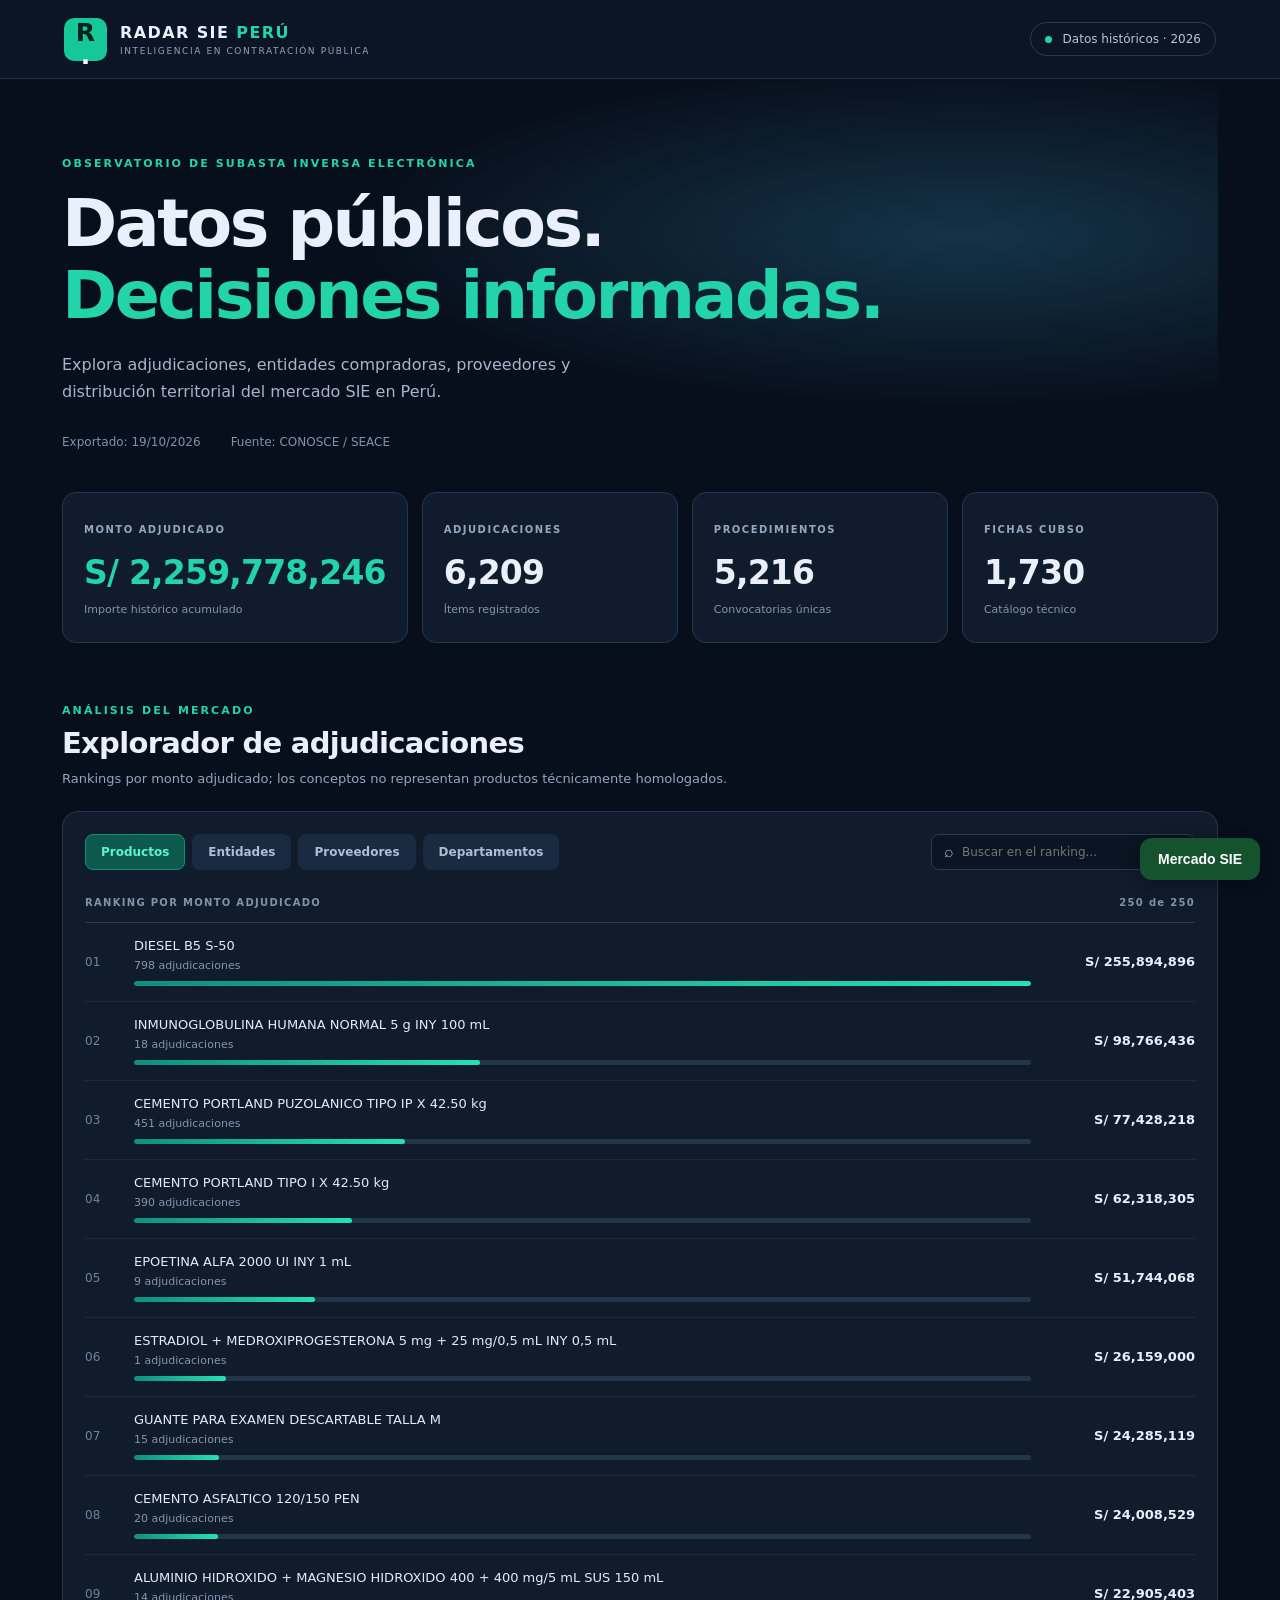
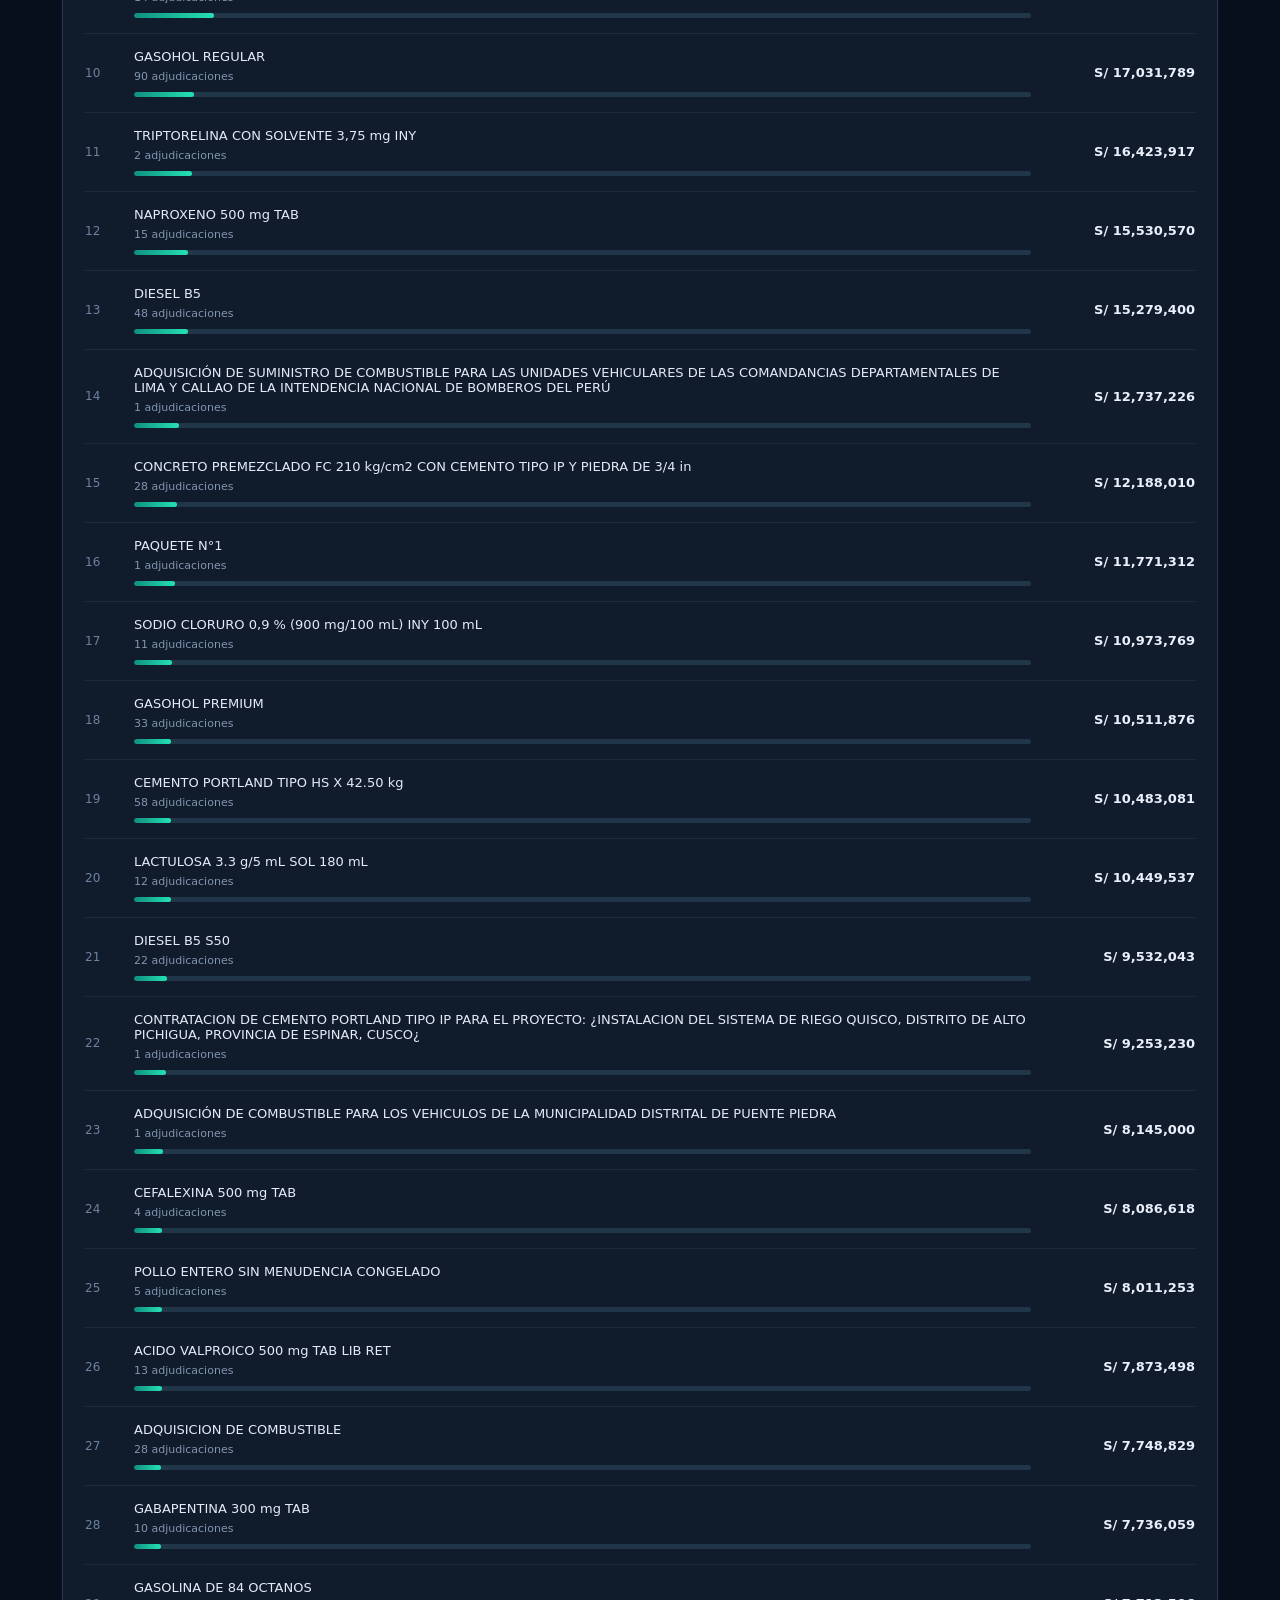
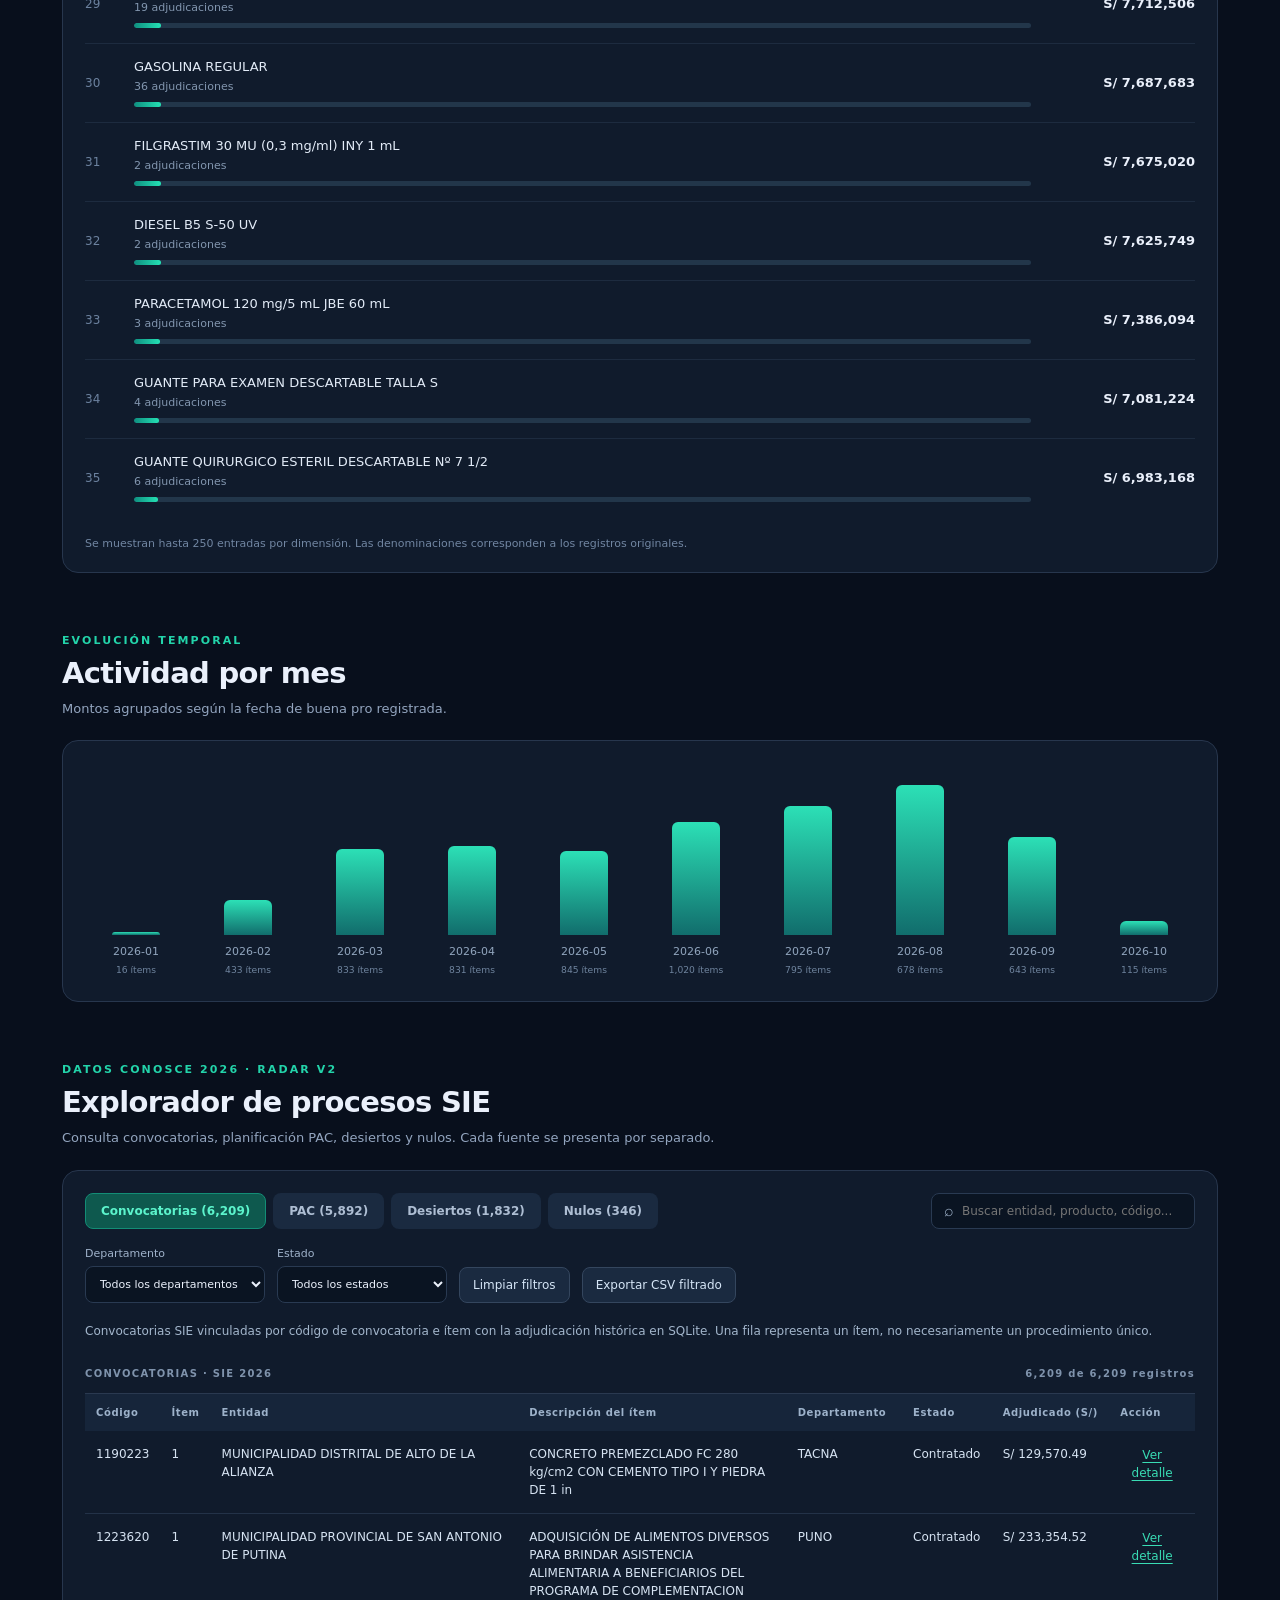
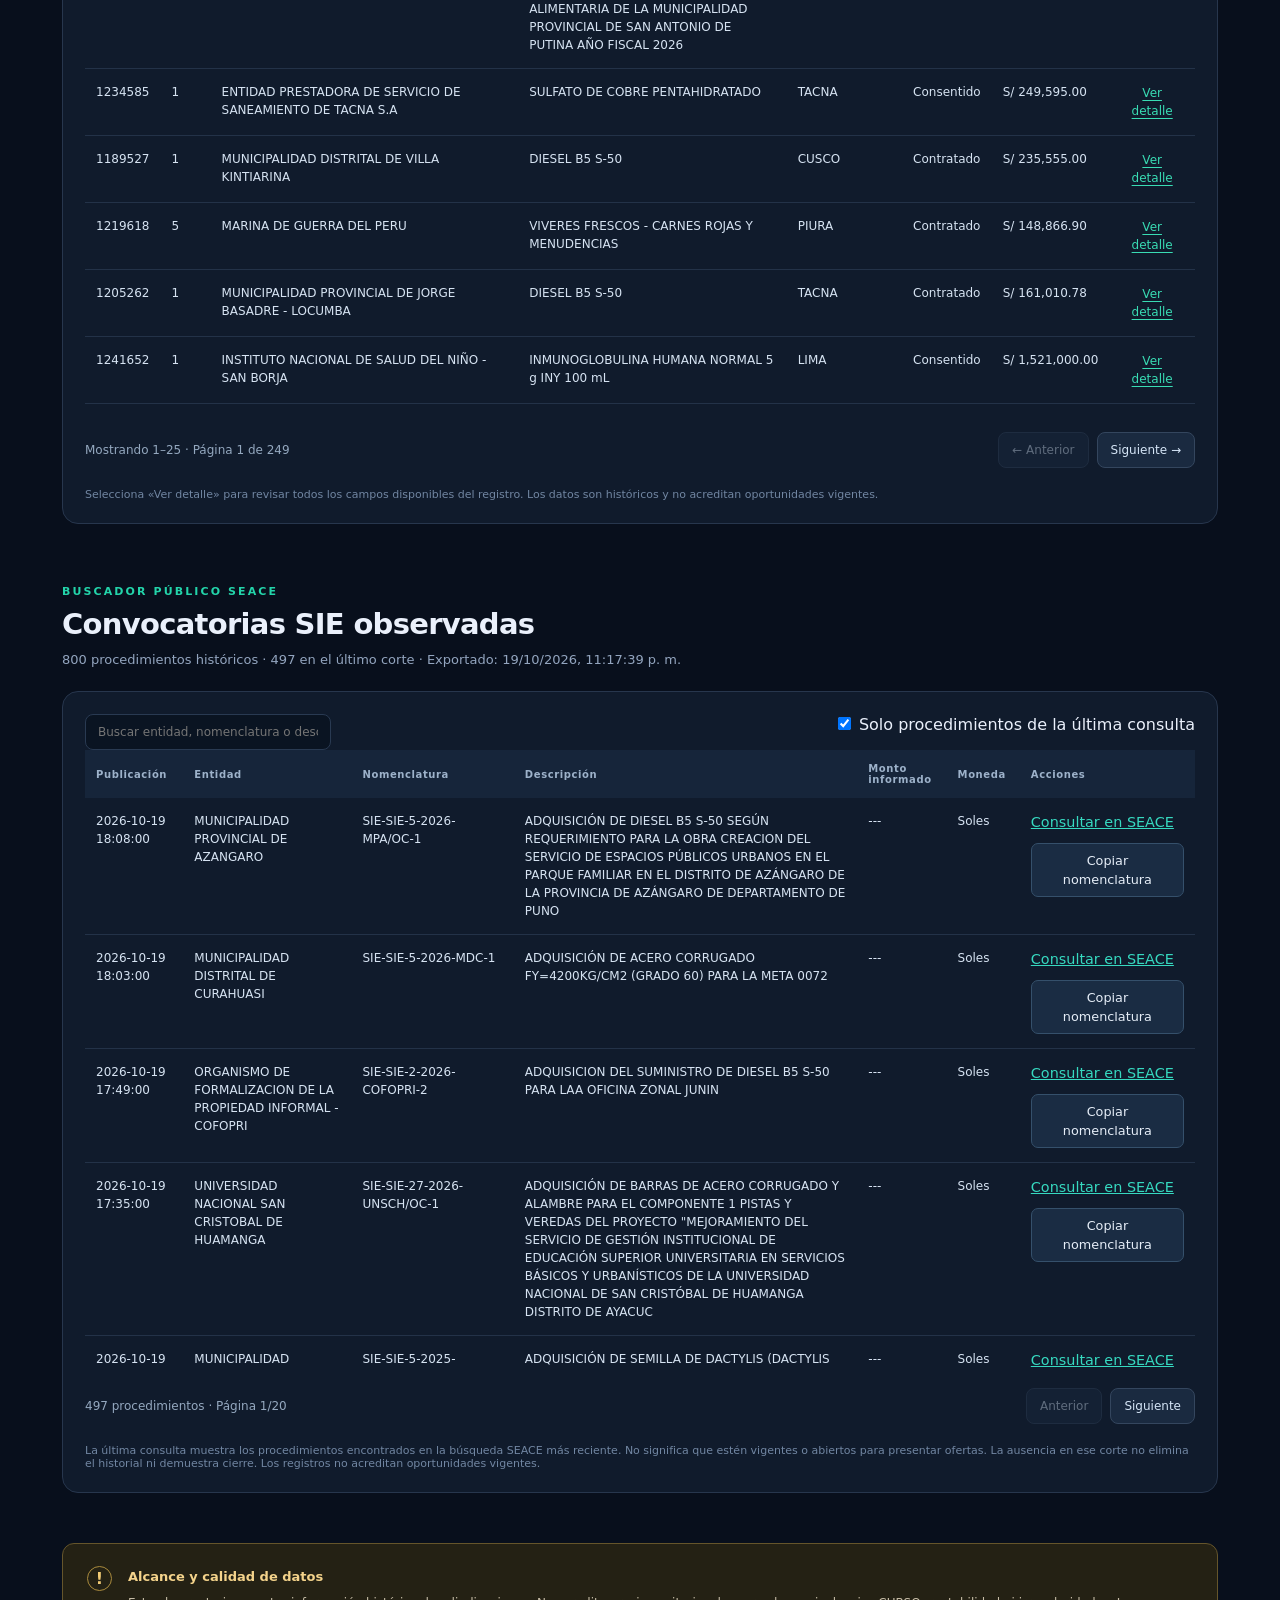
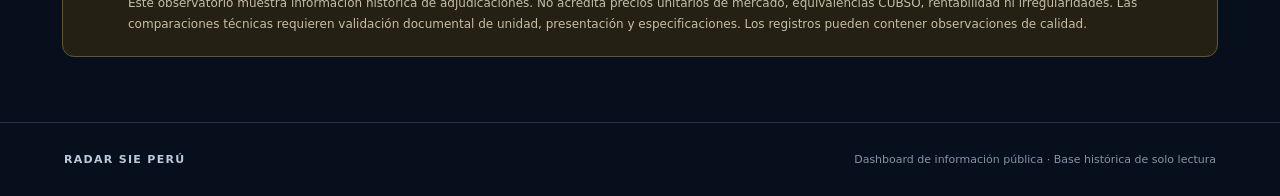
==== commit 4ce59dd6: "Publicar modulo Mercado SIE V2" ====
--- a/docs/index.html
+++ b/docs/index.html
@@ -6,4 +6,29 @@
 <section class="section"><div class="section-head"><div><div class="eyebrow">EVOLUCIÓN TEMPORAL</div><h2>Actividad por mes</h2><p>Montos agrupados según la fecha de buena pro registrada.</p></div></div><div class="panel"><div id="meses" class="months"></div></div></section>
 <section class="section" id="explorador-v2"><div class="section-head"><div><div class="eyebrow">DATOS CONOSCE 2026 · RADAR V2</div><h2>Explorador de procesos SIE</h2><p>Consulta convocatorias, planificación PAC, desiertos y nulos. Cada fuente se presenta por separado.</p></div></div><div class="panel"><div class="controls"><div class="tabs" role="group" aria-label="Fuente de registros SIE" id="v2-tabs"><button class="active" data-v2tab="convocatorias">Convocatorias <span id="v2-count-convocatorias"></span></button><button data-v2tab="pac">PAC <span id="v2-count-pac"></span></button><button data-v2tab="desiertos">Desiertos <span id="v2-count-desiertos"></span></button><button data-v2tab="nulos">Nulos <span id="v2-count-nulos"></span></button></div><label class="search"><span>⌕</span><input id="v2-search" placeholder="Buscar entidad, producto, código..." aria-label="Buscar registros SIE"></label></div><div class="v2-filterbar"><label>Departamento <select id="v2-department"><option value="">Todos los departamentos</option></select></label><label>Estado <select id="v2-state"><option value="">Todos los estados</option></select></label><button id="v2-clear" class="secondary-btn">Limpiar filtros</button><button id="v2-csv" class="secondary-btn">Exportar CSV filtrado</button></div><div class="v2-context" id="v2-context">Cargando fuentes SIE…</div><div class="charthead"><span id="v2-title">REGISTROS SIE</span><span id="v2-counter">—</span></div><div class="v2-tablewrap"><table class="v2-table"><thead id="v2-head"></thead><tbody id="v2-body"></tbody></table></div><div class="v2-pagination"><span id="v2-page-info"></span><div><button id="v2-prev" class="secondary-btn">← Anterior</button><button id="v2-next" class="secondary-btn">Siguiente →</button></div></div><div class="footnote">Selecciona «Ver detalle» para revisar todos los campos disponibles del registro. Los datos son históricos y no acreditan oportunidades vigentes.</div></div></section><dialog id="v2-detail" class="v2-dialog" aria-label="Detalle del registro"><div class="v2-dialog-top"><h3>Detalle del registro</h3><button id="v2-close" class="secondary-btn">Cerrar ×</button></div><div id="v2-detail-body"></div></dialog>
 <section class="section" id="seace"><div class="section-head"><div><div class="eyebrow">BUSCADOR PÚBLICO SEACE</div><h2>Convocatorias SIE observadas</h2><p id="seace-status">Cargando convocatorias…</p></div></div><div class="panel"><div class="controls"><label class="search"><input id="seace-search" placeholder="Buscar entidad, nomenclatura o descripción" aria-label="Buscar convocatorias SEACE"></label><label><input type="checkbox" id="seace-cut" checked> Solo procedimientos de la última consulta</label></div><div class="v2-tablewrap"><table class="v2-table"><thead><tr><th>Publicación</th><th>Entidad</th><th>Nomenclatura</th><th>Descripción</th><th>Monto informado</th><th>Moneda</th><th>Acciones</th></tr></thead><tbody id="seace-body"></tbody></table></div><div class="v2-pagination"><span id="seace-page"></span><div><button id="seace-prev" class="secondary-btn">Anterior</button><button id="seace-next" class="secondary-btn">Siguiente</button></div></div><div class="footnote">La última consulta muestra los procedimientos encontrados en la búsqueda SEACE más reciente. No significa que estén vigentes o abiertos para presentar ofertas. La ausencia en ese corte no elimina el historial ni demuestra cierre. Los registros no acreditan oportunidades vigentes.</div></div></section>
-<section class="notice"><div class="notice-icon">!</div><div><strong>Alcance y calidad de datos</strong><p>Este observatorio muestra información histórica de adjudicaciones. No acredita precios unitarios de mercado, equivalencias CUBSO, rentabilidad ni irregularidades. Las comparaciones técnicas requieren validación documental de unidad, presentación y especificaciones. Los registros pueden contener observaciones de calidad.</p></div></section></main><footer><strong>RADAR SIE PERÚ</strong><span>Dashboard de información pública · Base histórica de solo lectura</span></footer><script src="app.js" defer></script><script src="app_v2.js" defer></script><script src="app_seace.js" defer></script></body></html>
+<section class="notice"><div class="notice-icon">!</div><div><strong>Alcance y calidad de datos</strong><p>Este observatorio muestra información histórica de adjudicaciones. No acredita precios unitarios de mercado, equivalencias CUBSO, rentabilidad ni irregularidades. Las comparaciones técnicas requieren validación documental de unidad, presentación y especificaciones. Los registros pueden contener observaciones de calidad.</p></div></section></main><footer><strong>RADAR SIE PERÚ</strong><span>Dashboard de información pública · Base histórica de solo lectura</span></footer><script src="app.js" defer></script><script src="app_v2.js" defer></script><script src="app_seace.js" defer></script>
+<!-- RADAR SIE: ACCESO MERCADO V2.12 -->
+<a href="./mercado.html"
+   aria-label="Abrir Mercado SIE"
+   style="
+     position:fixed;
+     right:20px;
+     bottom:20px;
+     z-index:9999;
+     display:inline-flex;
+     align-items:center;
+     gap:8px;
+     padding:13px 18px;
+     border-radius:12px;
+     background:#14532d;
+     color:#ffffff;
+     text-decoration:none;
+     font-family:Arial,sans-serif;
+     font-size:14px;
+     font-weight:700;
+     box-shadow:0 4px 16px rgba(0,0,0,.3);
+   ">
+   Mercado SIE
+</a>
+<!-- FIN ACCESO MERCADO V2.12 -->
+</body></html>
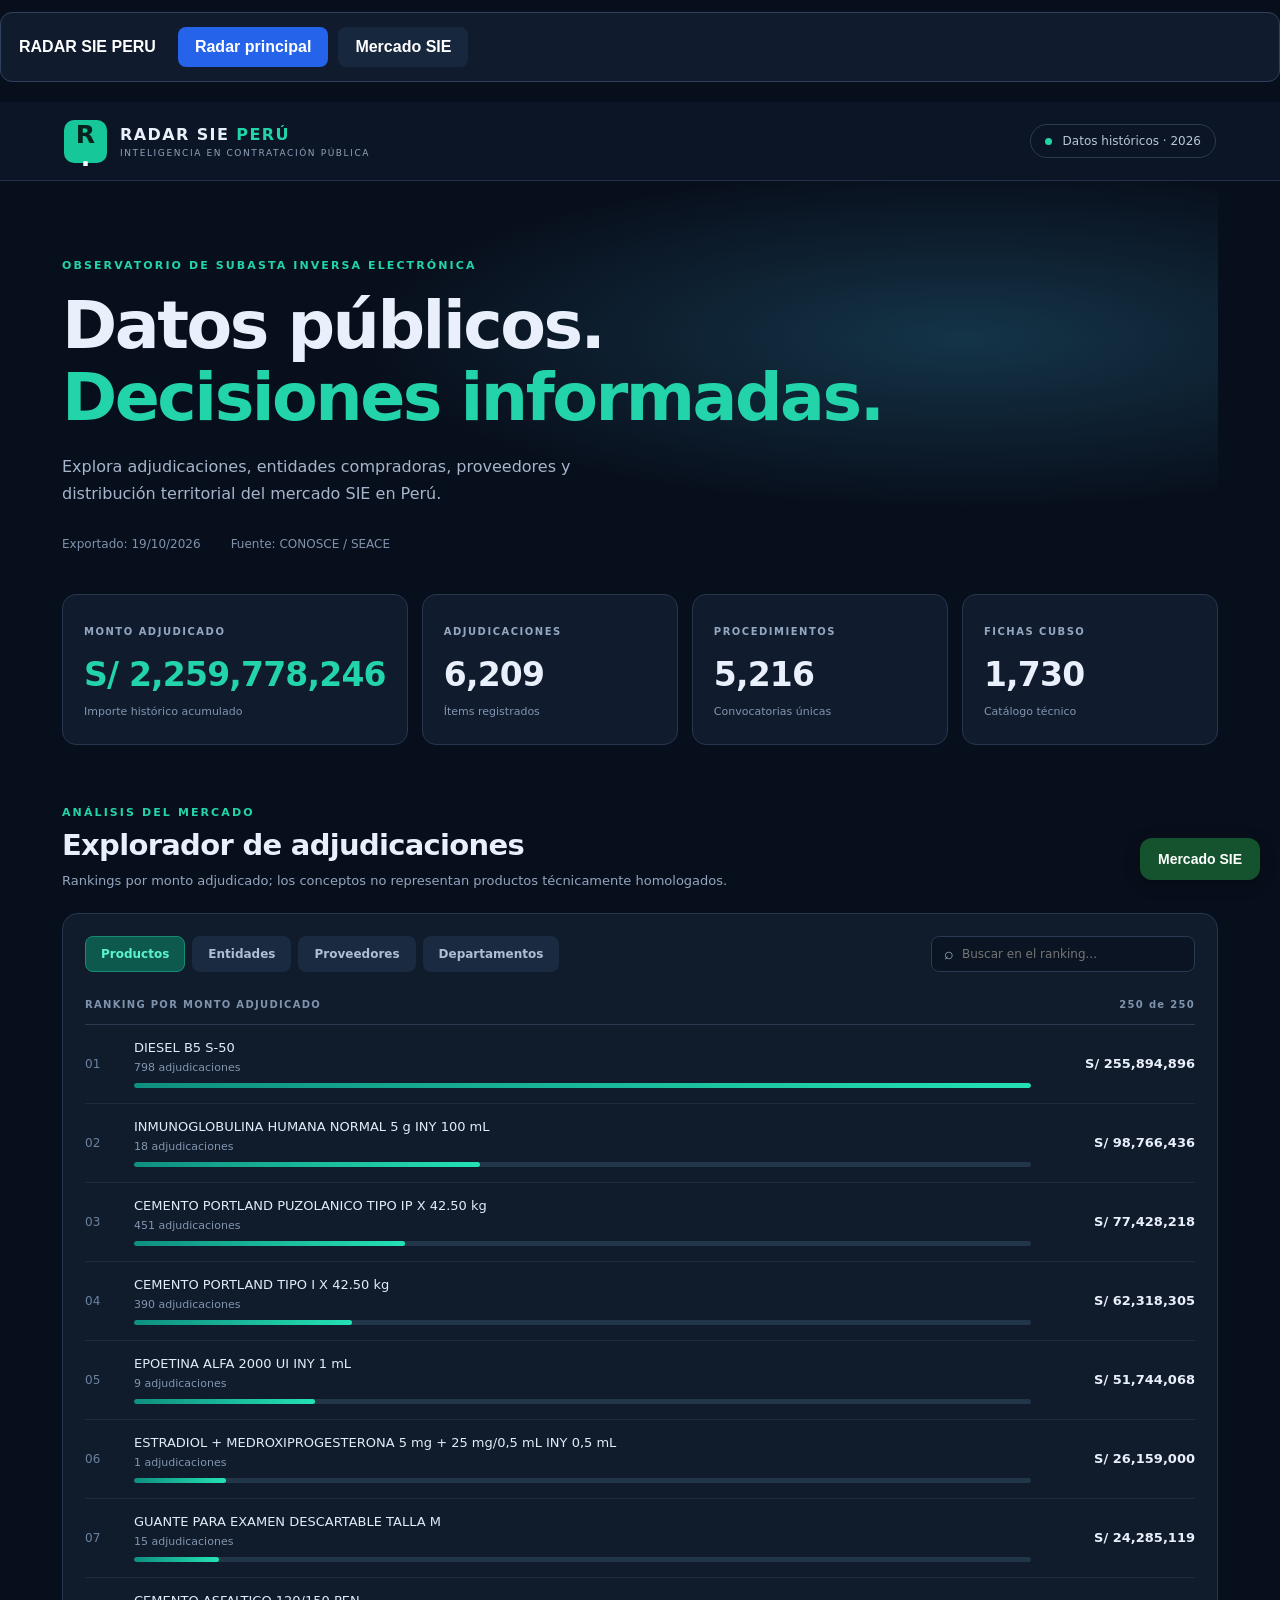
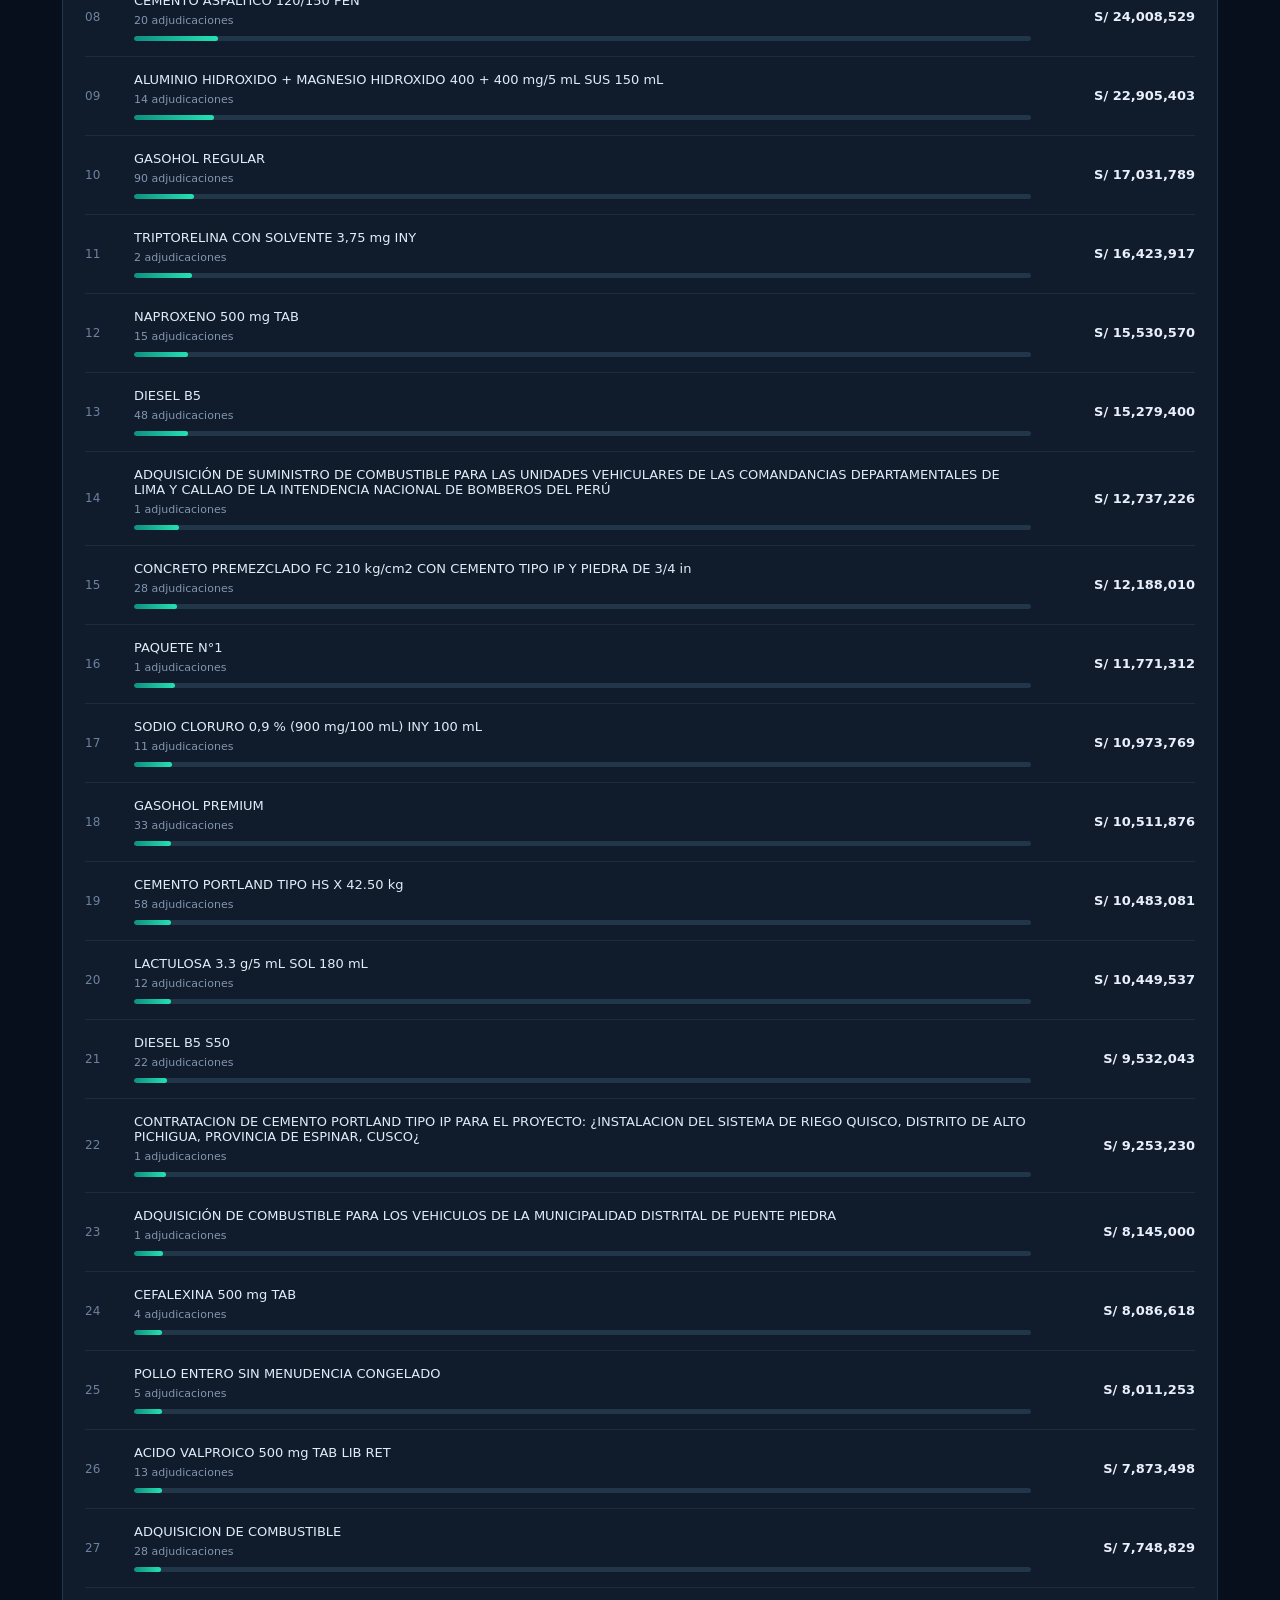
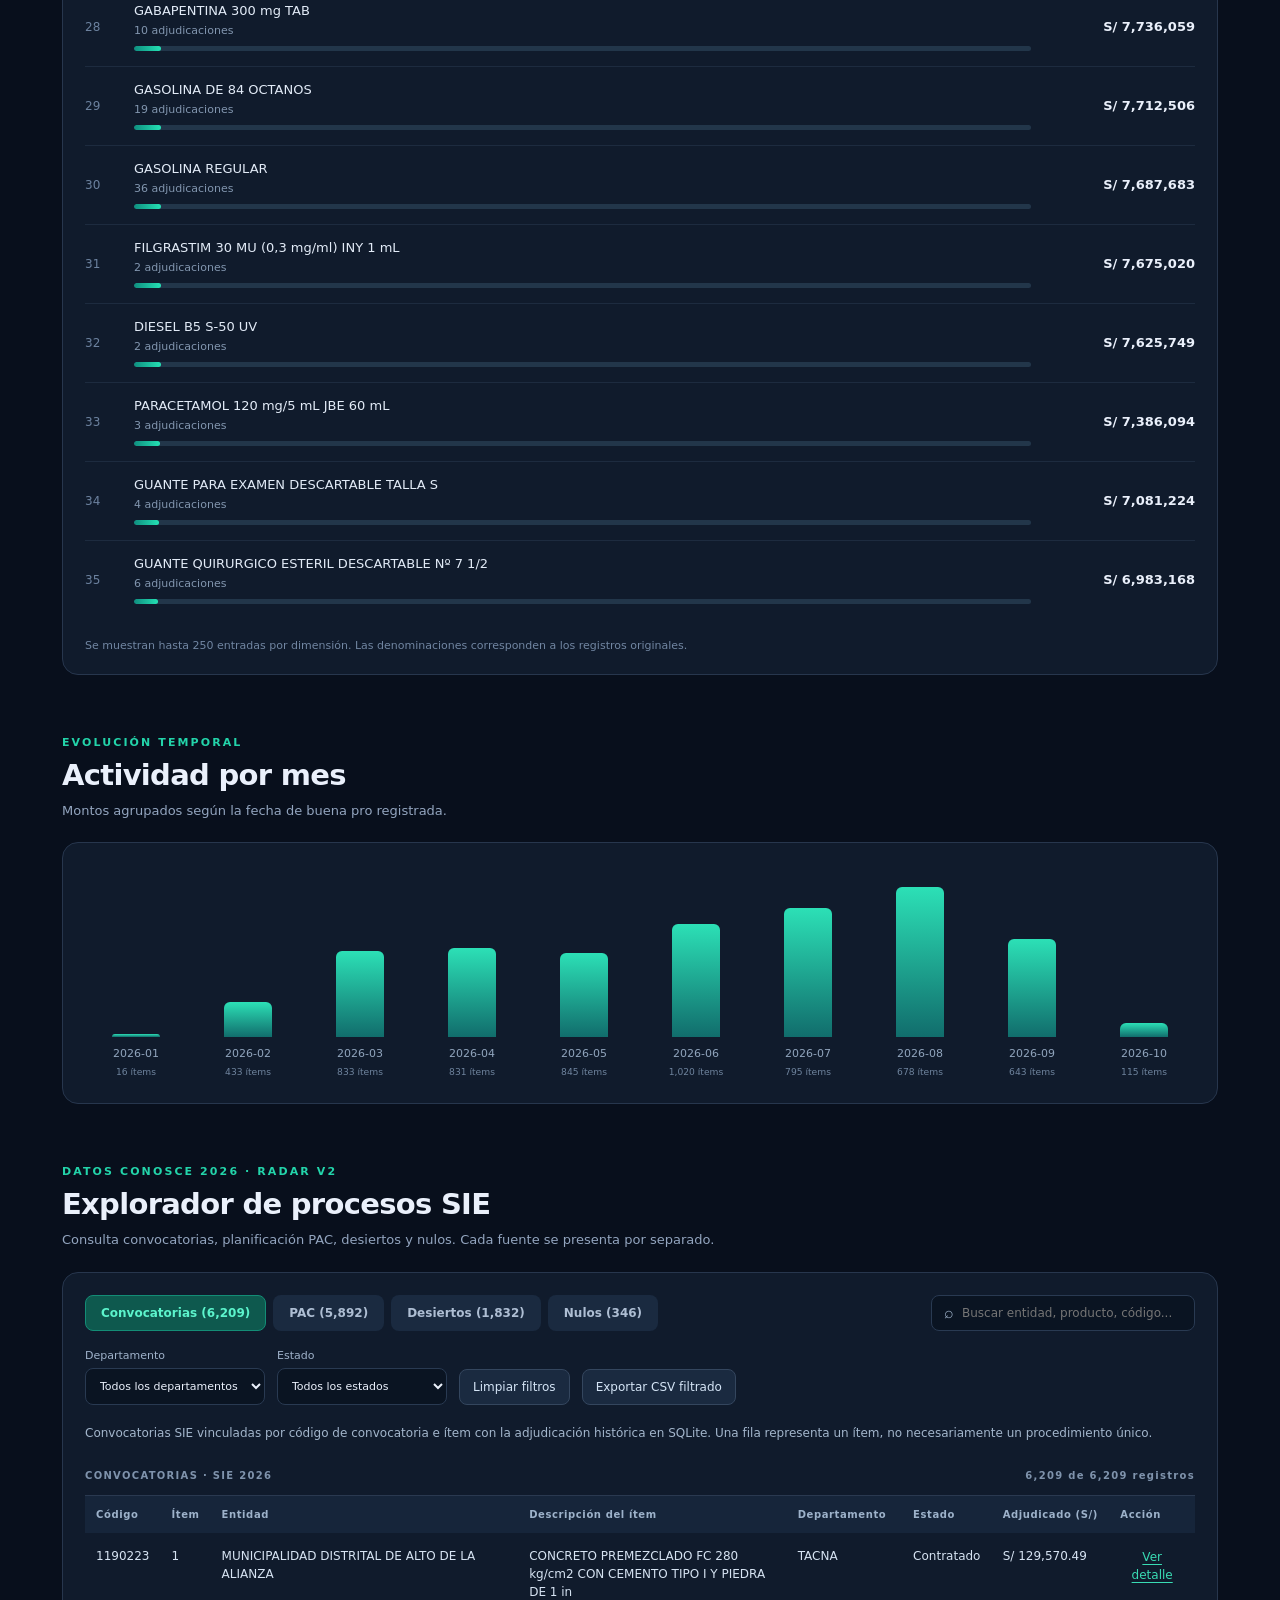
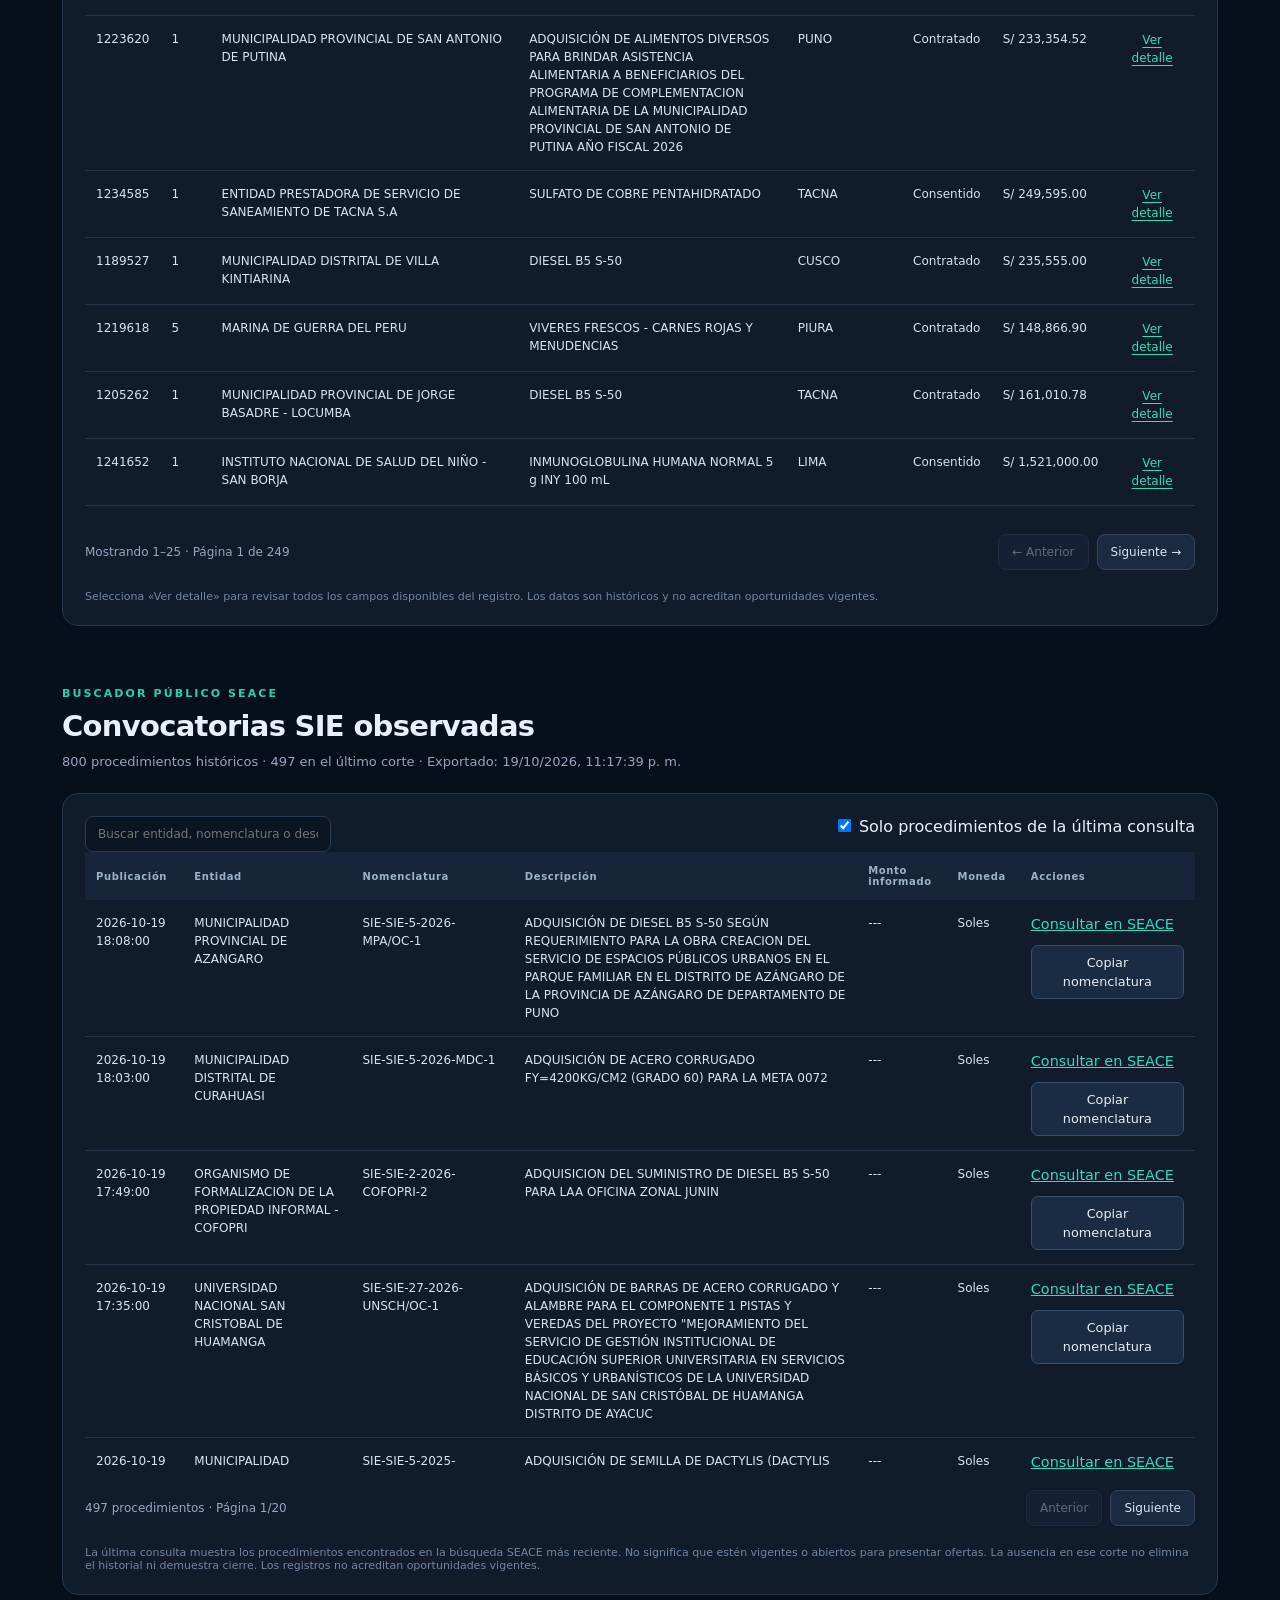
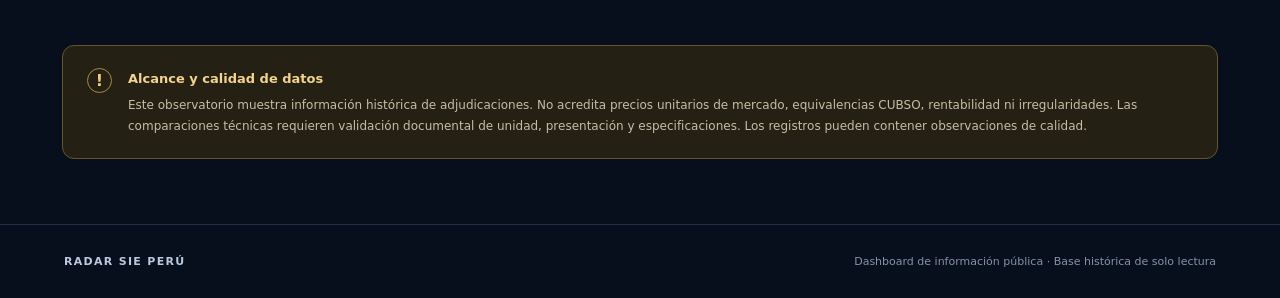
==== commit a8ad3cac: "Unificar navegacion Radar principal y Mercado SIE" ====
--- a/docs/index.html
+++ b/docs/index.html
@@ -1,4 +1,11 @@
 <!doctype html><html lang="es"><head><meta charset="utf-8"><meta name="viewport" content="width=device-width,initial-scale=1"><meta name="theme-color" content="#0b1220"><title>Radar SIE Perú · Inteligencia de contrataciones</title><link rel="stylesheet" href="styles.css"></head><body>
+<!-- RADAR_SIE_NAVEGACION_V231 -->
+<nav aria-label="Secciones de Radar SIE Peru" style="display:flex;gap:10px;flex-wrap:wrap;align-items:center;padding:14px 18px;margin:12px auto 20px;max-width:1450px;background:#101c2e;border:1px solid #30425b;border-radius:12px;font-family:Arial,sans-serif;position:relative;z-index:10">
+  <span style="color:#ffffff;font-weight:700;margin-right:12px">RADAR SIE PERU</span>
+  <a href="./index.html" style="padding:11px 17px;border-radius:8px;background:#2563eb;color:#ffffff;text-decoration:none;font-weight:700">Radar principal</a>
+  <a href="./mercado.html" style="padding:11px 17px;border-radius:8px;background:#17273e;color:#ffffff;text-decoration:none;font-weight:700">Mercado SIE</a>
+</nav>
+<!-- FIN_RADAR_SIE_NAVEGACION_V231 -->
 <header class="top"><div class="brand"><span class="logo">R<span>·</span></span><div><strong>RADAR SIE <em>PERÚ</em></strong><small>INTELIGENCIA EN CONTRATACIÓN PÚBLICA</small></div></div><span class="status"><i></i> Datos históricos · 2026</span></header>
 <main><section class="hero"><div class="eyebrow">OBSERVATORIO DE SUBASTA INVERSA ELECTRÓNICA</div><h1>Datos públicos.<br><span>Decisiones informadas.</span></h1><p>Explora adjudicaciones, entidades compradoras, proveedores y distribución territorial del mercado SIE en Perú.</p><div class="hero-foot"><span id="actualizado">Cargando datos...</span><span>Fuente: CONOSCE / SEACE</span></div></section>
 <section class="stats" id="stats"><div class="metric"><label>MONTO ADJUDICADO</label><strong id="monto">—</strong><small>Importe histórico acumulado</small></div><div class="metric"><label>ADJUDICACIONES</label><strong id="adjudicaciones">—</strong><small>Ítems registrados</small></div><div class="metric"><label>PROCEDIMIENTOS</label><strong id="procedimientos">—</strong><small>Convocatorias únicas</small></div><div class="metric"><label>FICHAS CUBSO</label><strong id="fichas">—</strong><small>Catálogo técnico</small></div></section>
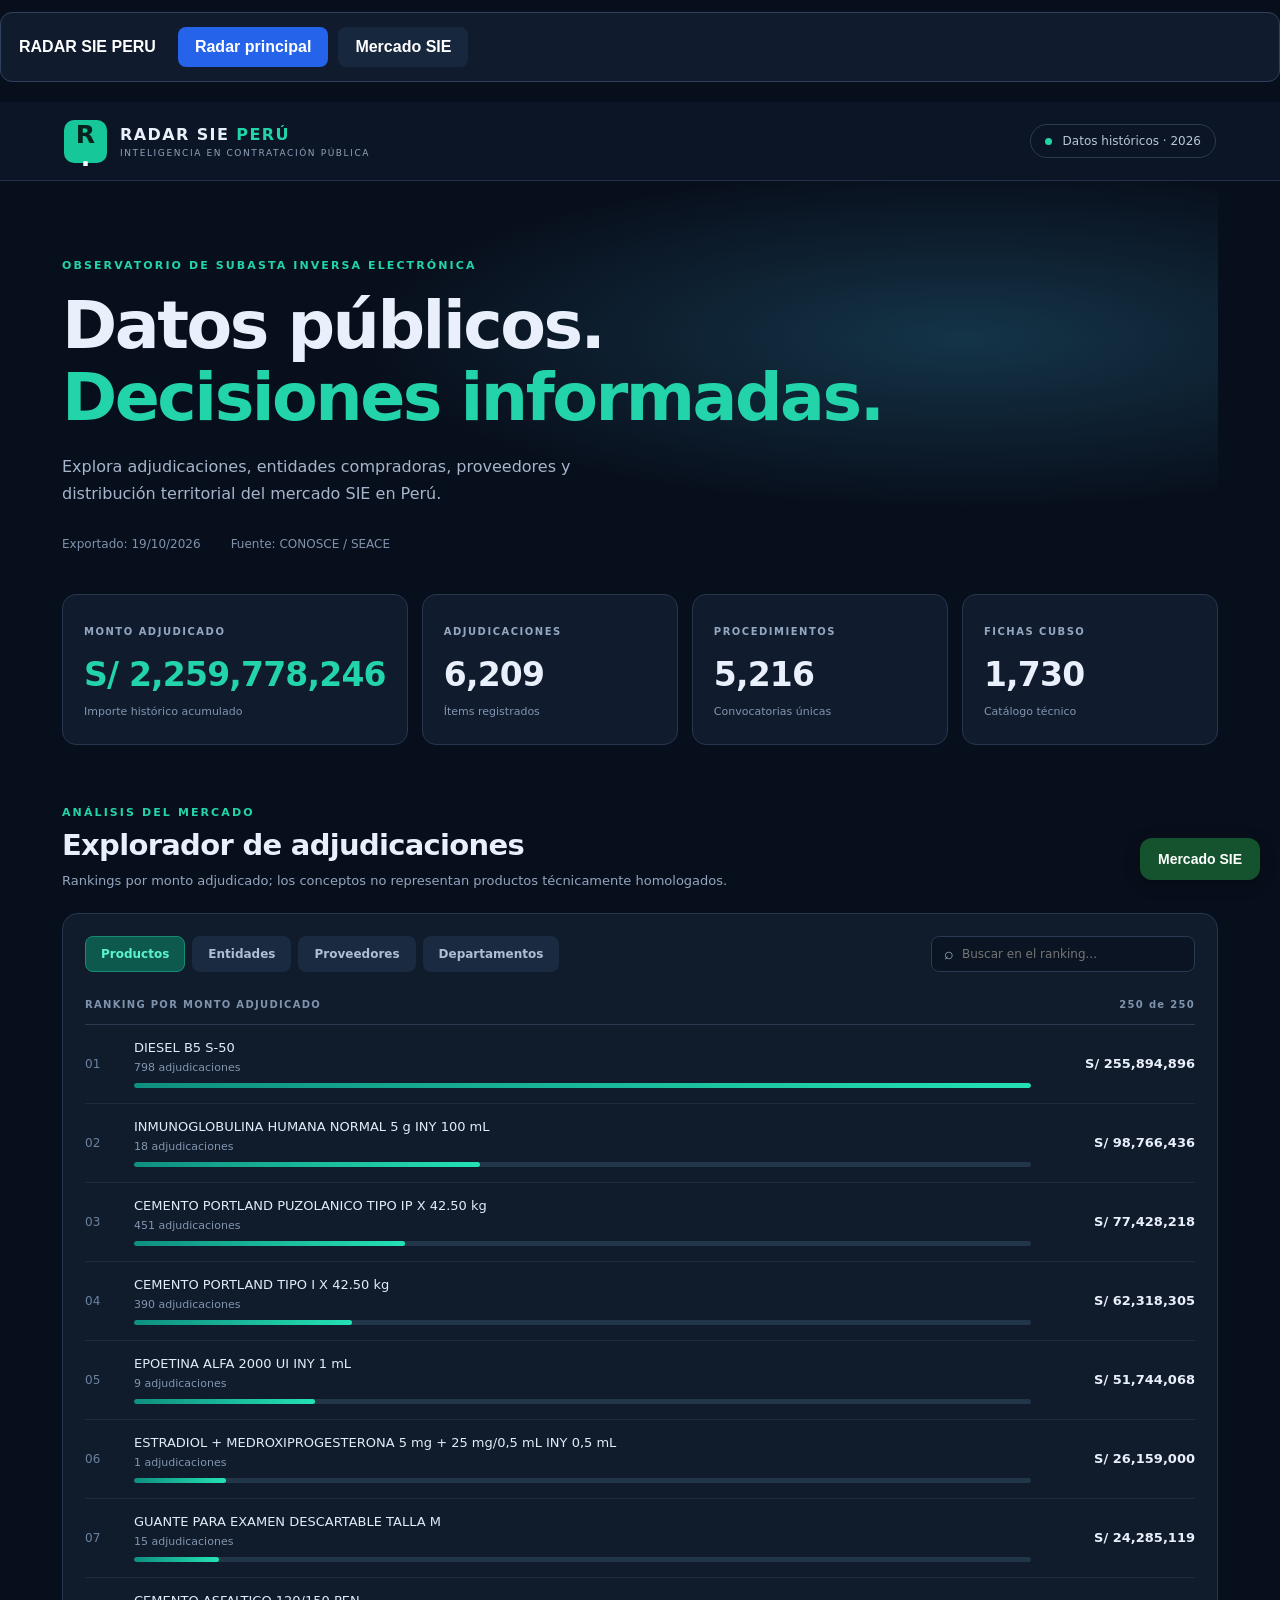
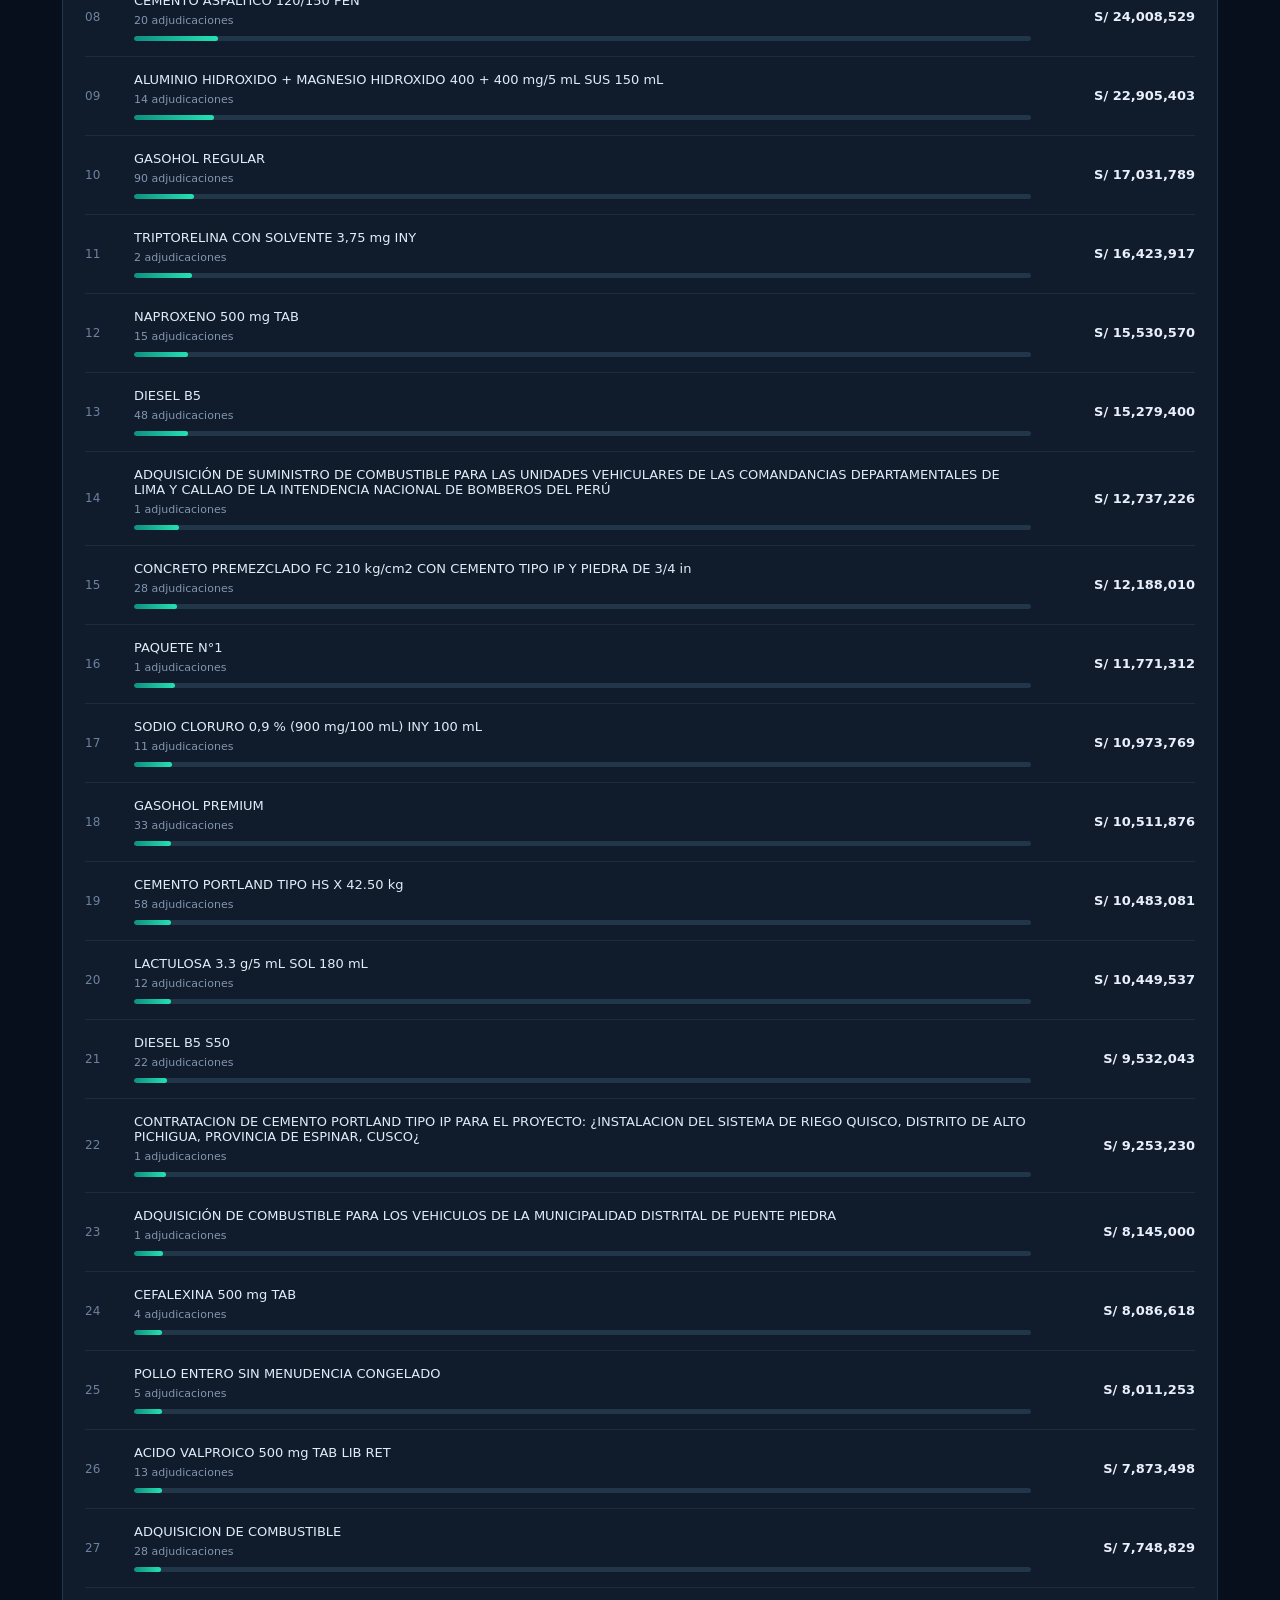
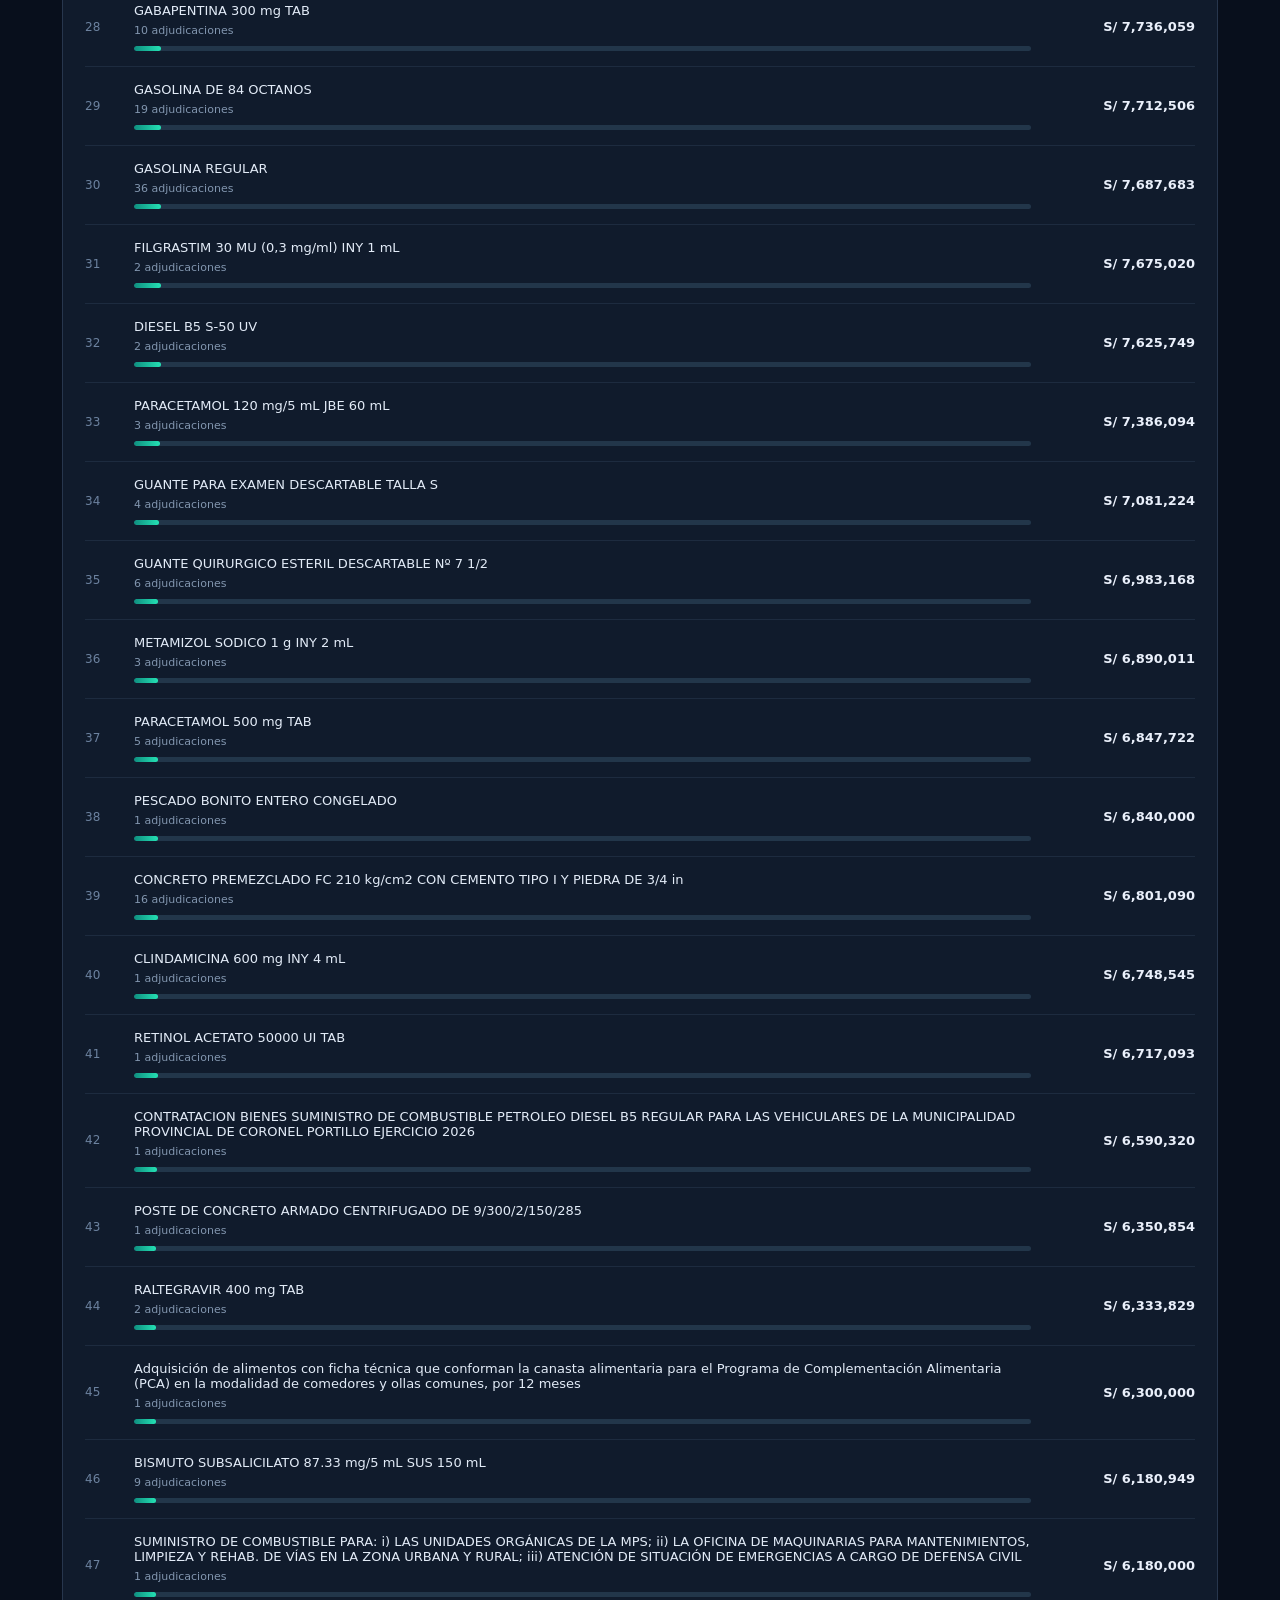
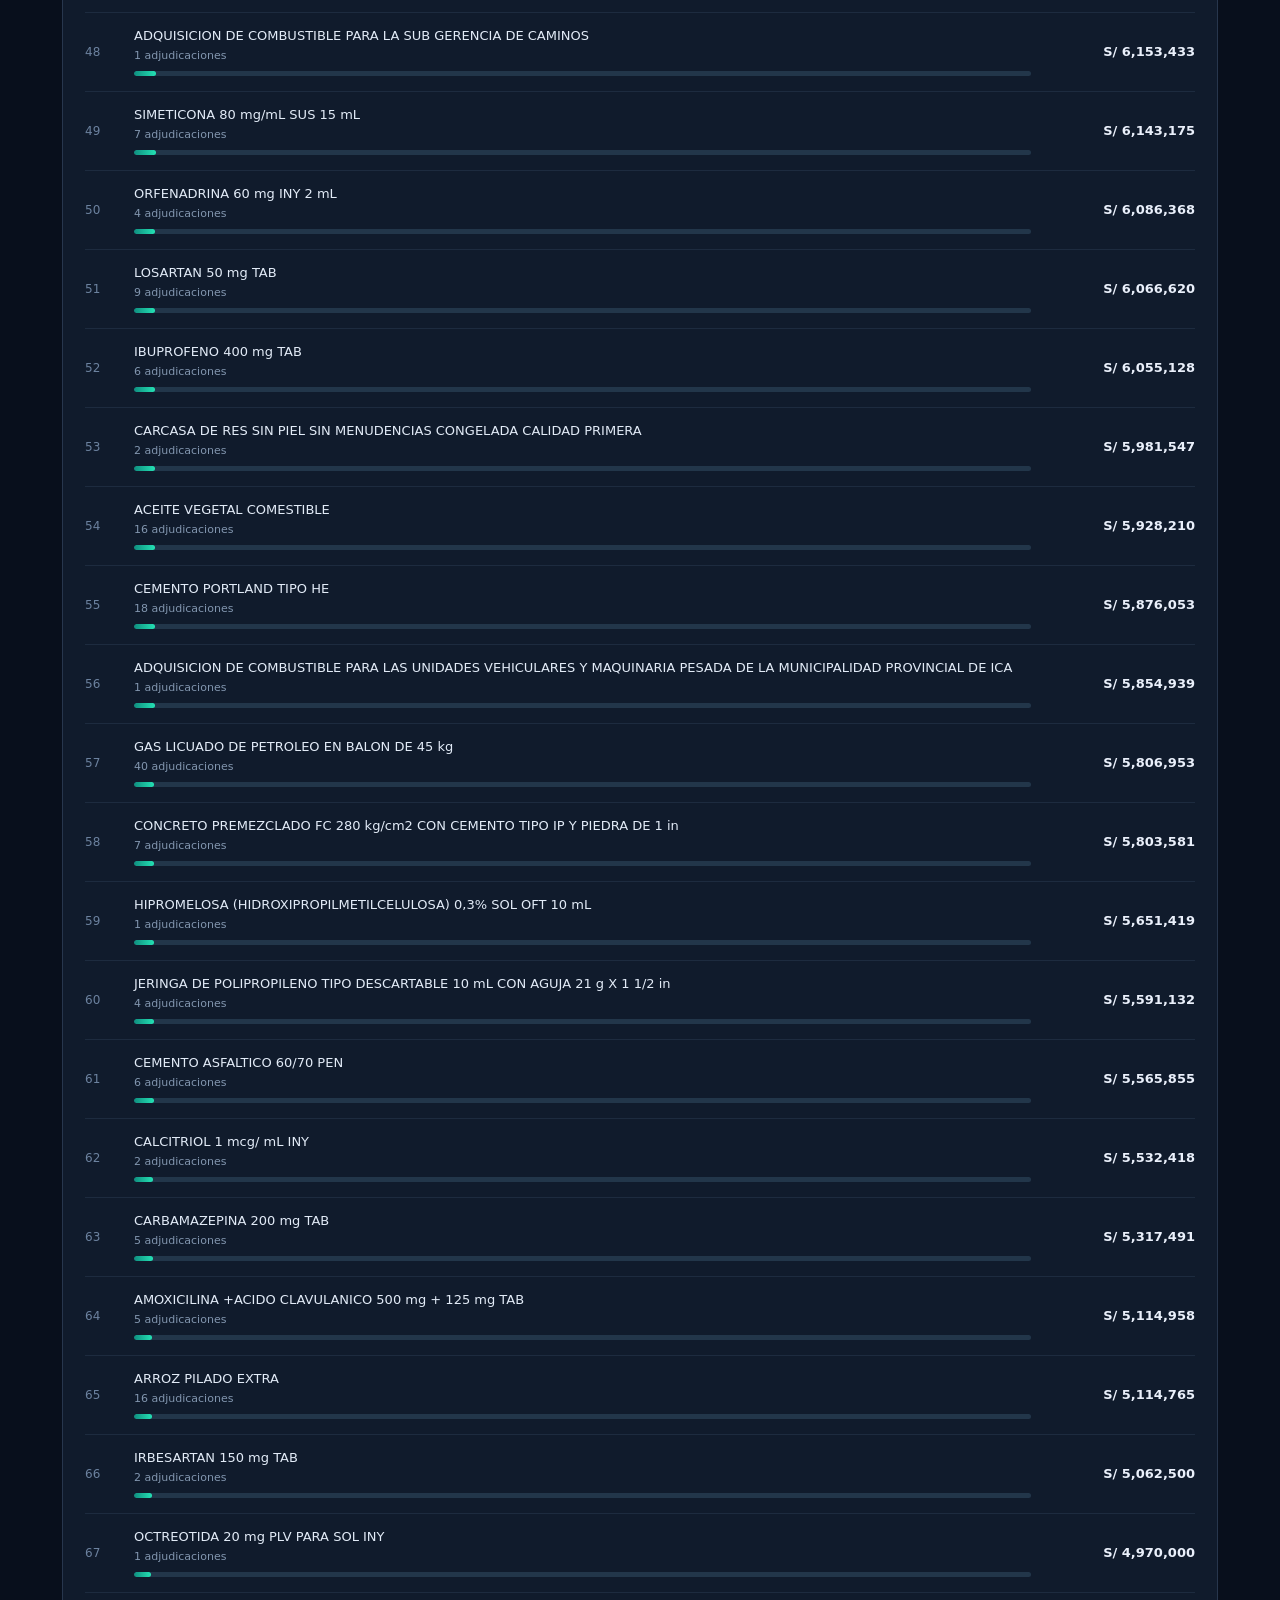
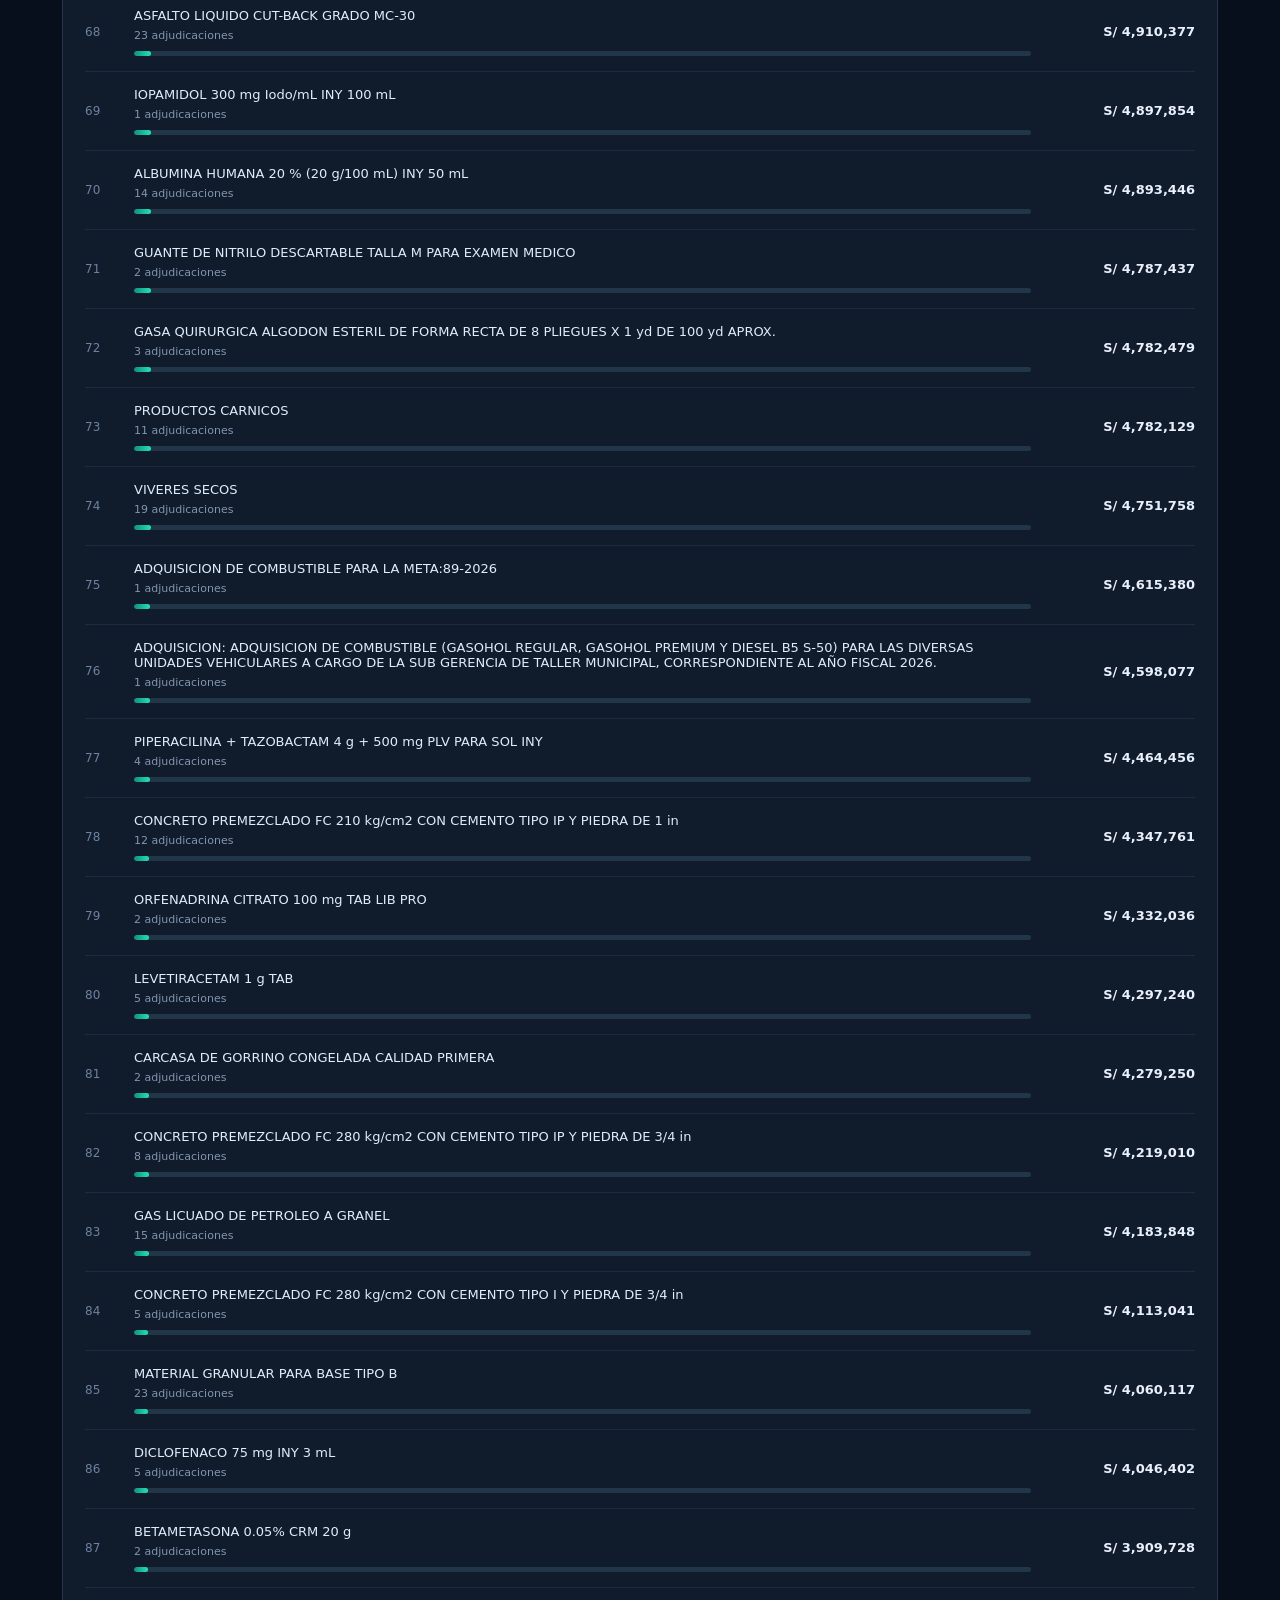
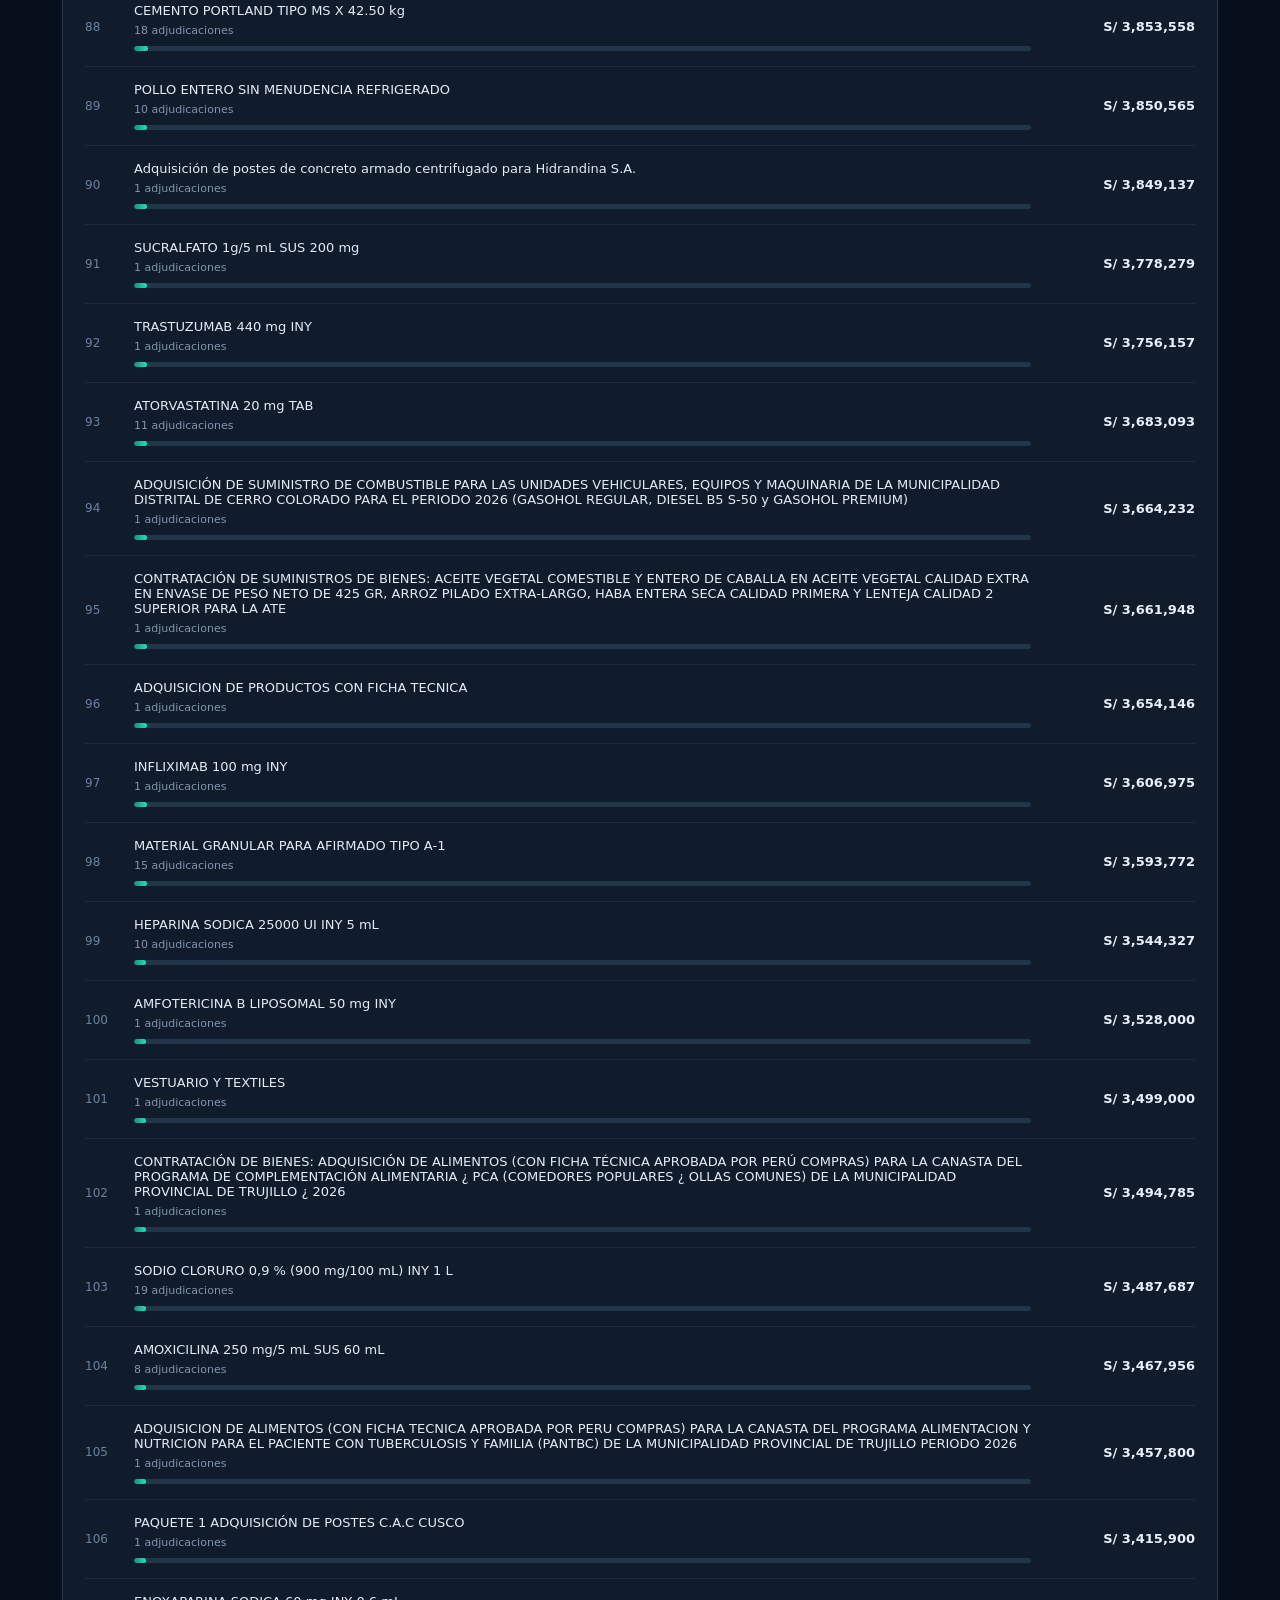
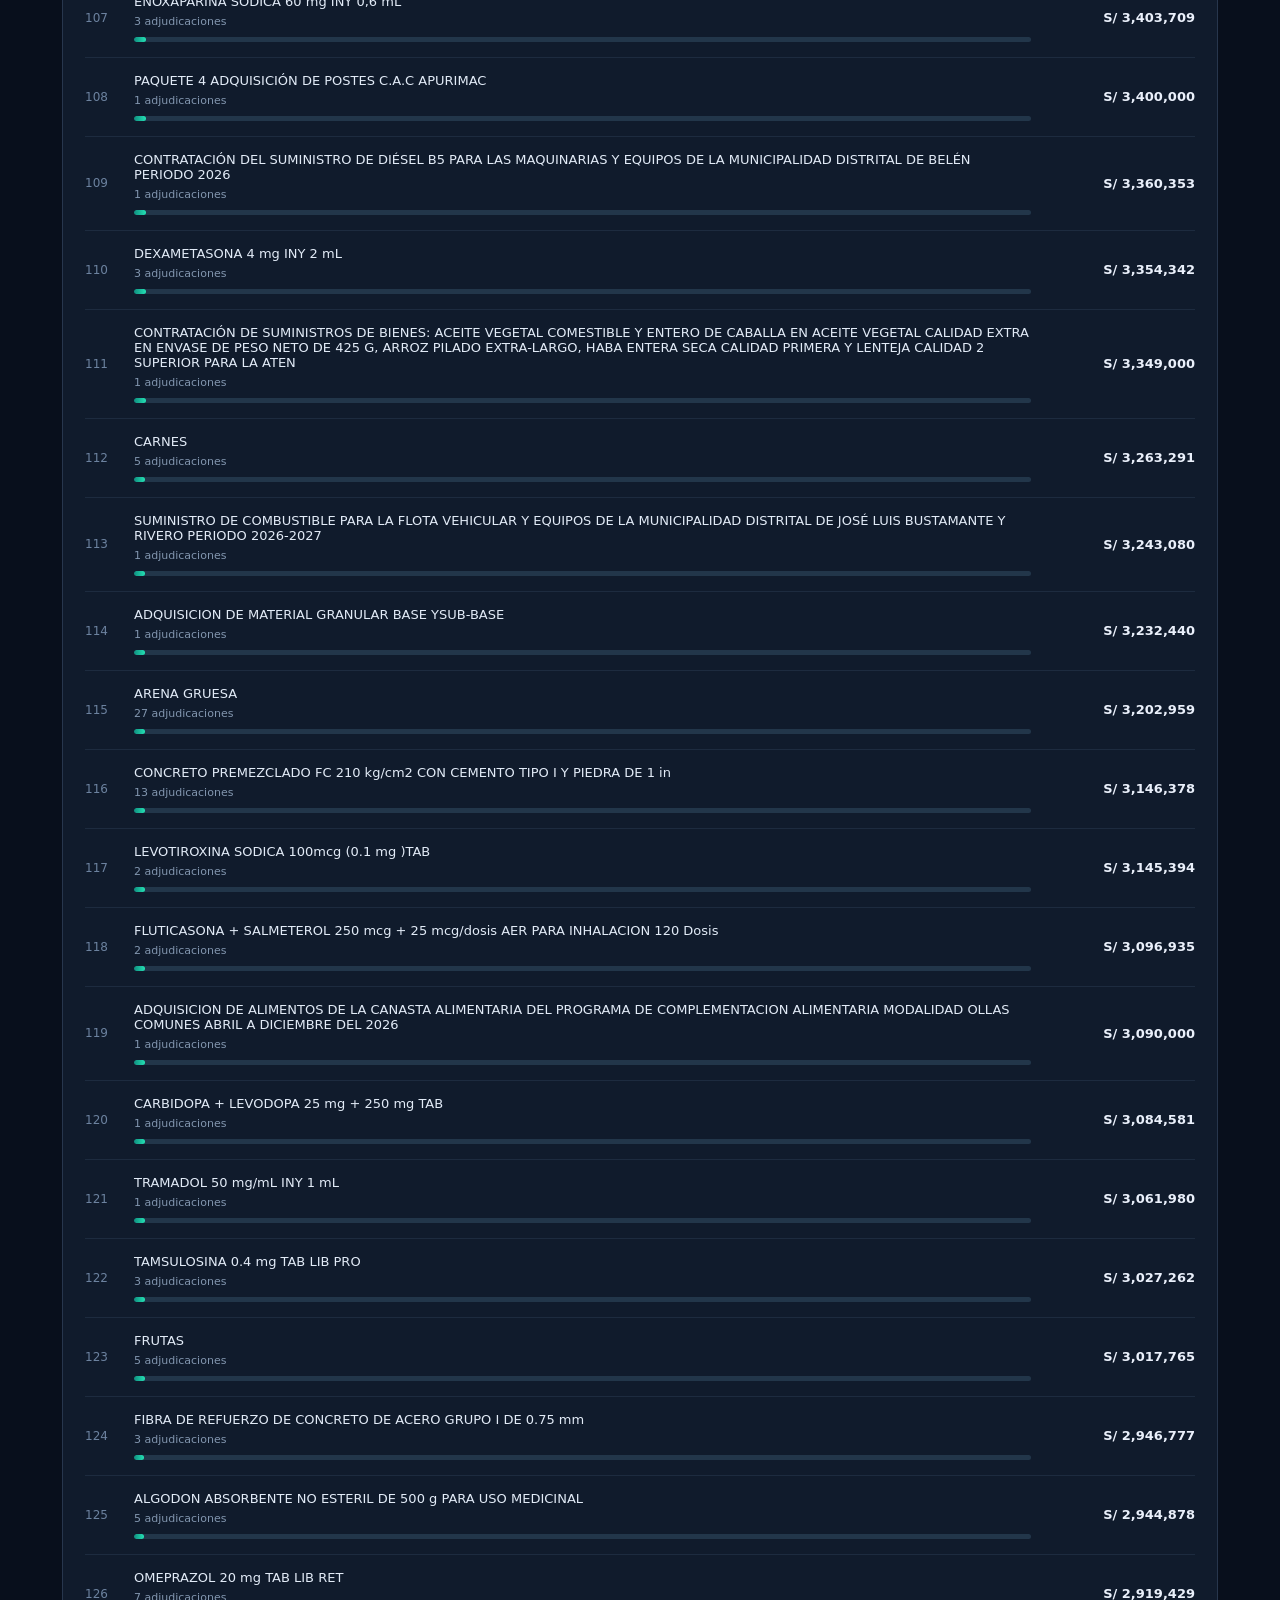
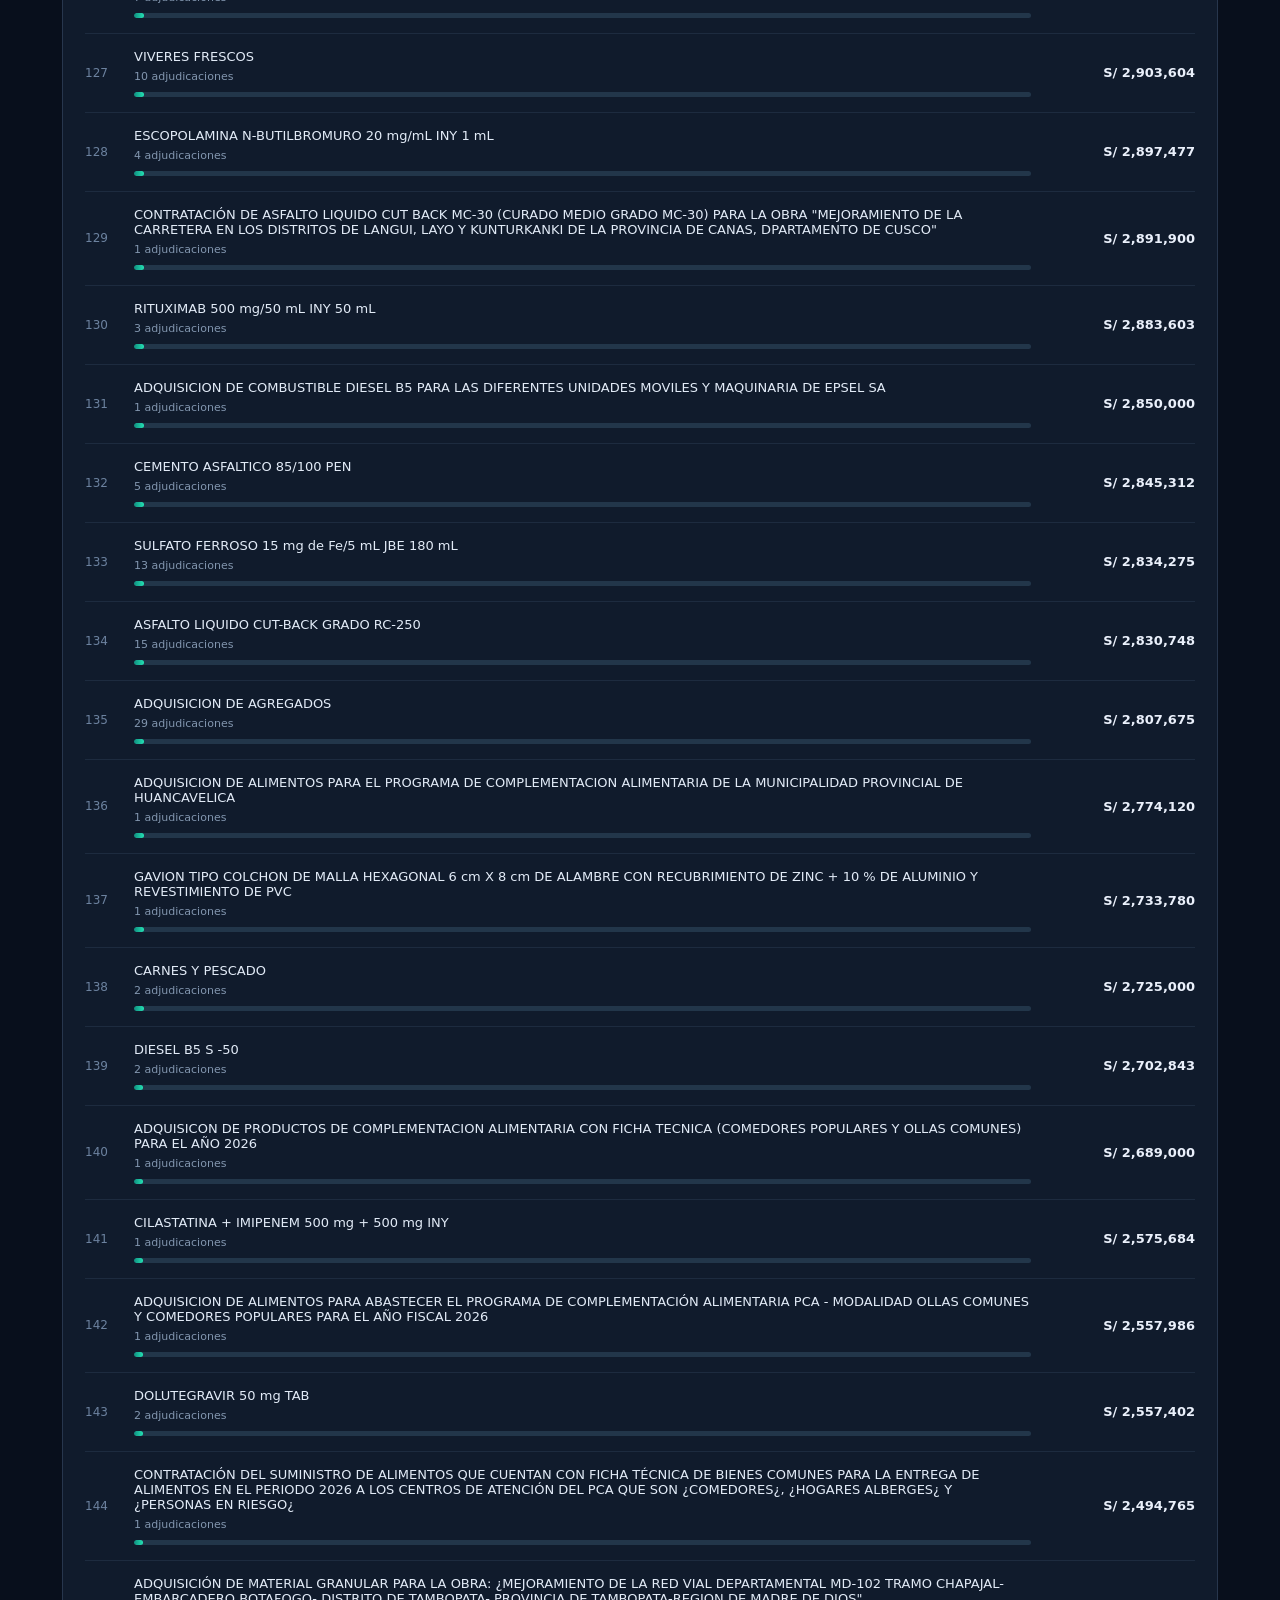
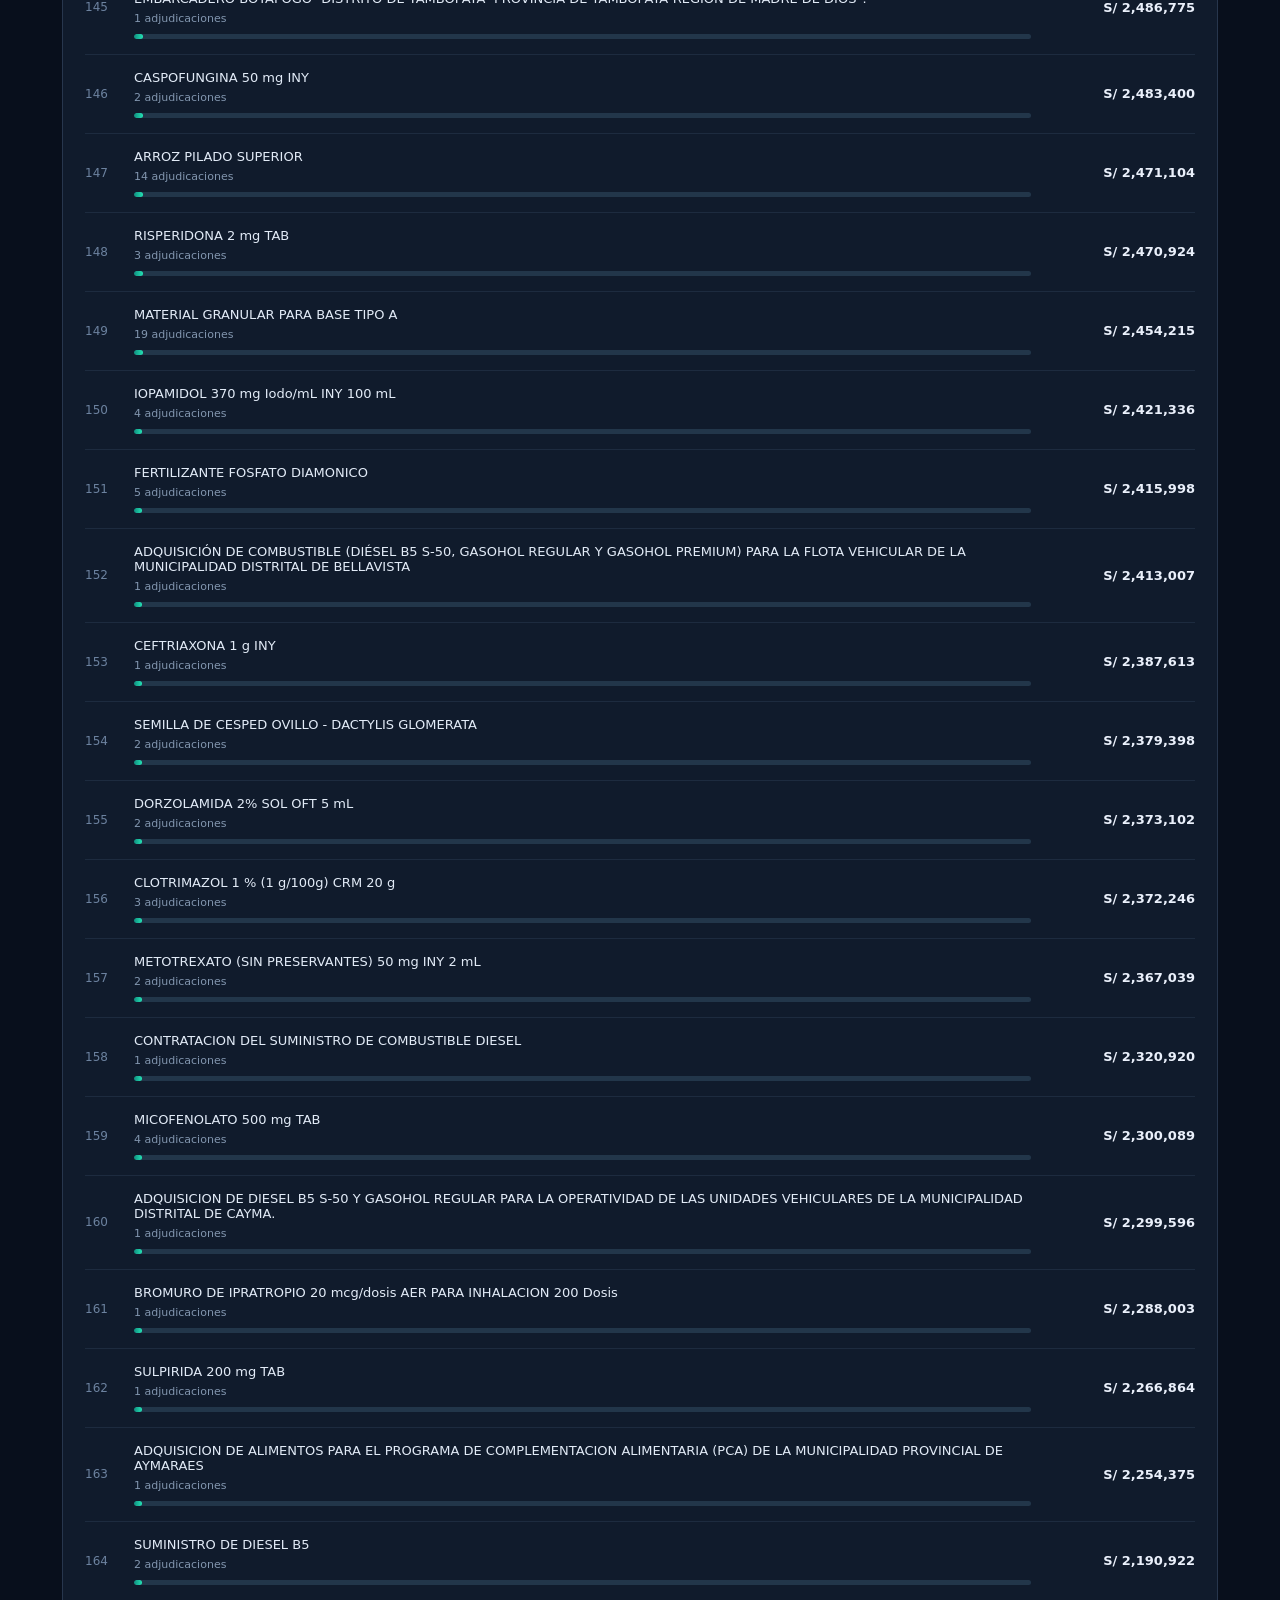
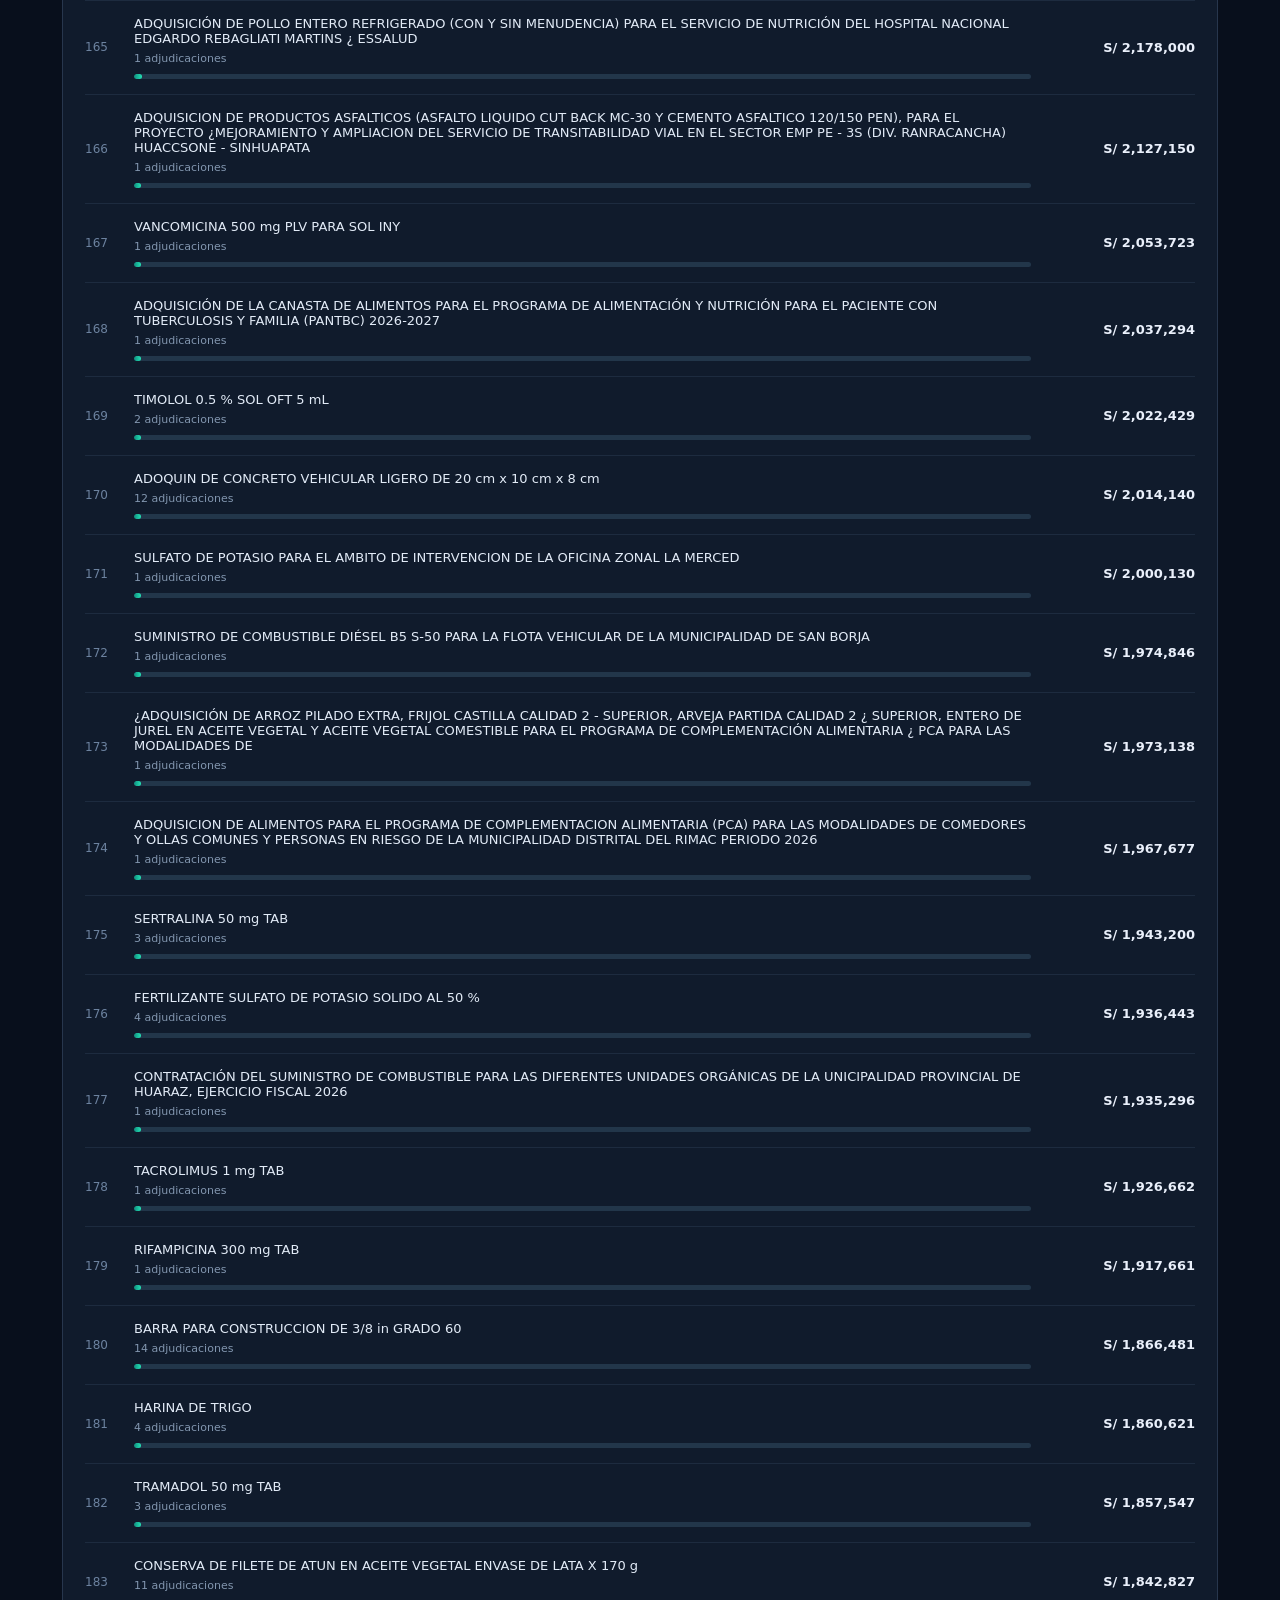
==== commit 92b111dd: "V239 paginacion global en rankings fichas y consulta comercial" ====
--- a/docs/index.html
+++ b/docs/index.html
@@ -38,4 +38,5 @@
    Mercado SIE
 </a>
 <!-- FIN ACCESO MERCADO V2.12 -->
+<script src="paginacion_global_v239.js" defer></script>
 </body></html>
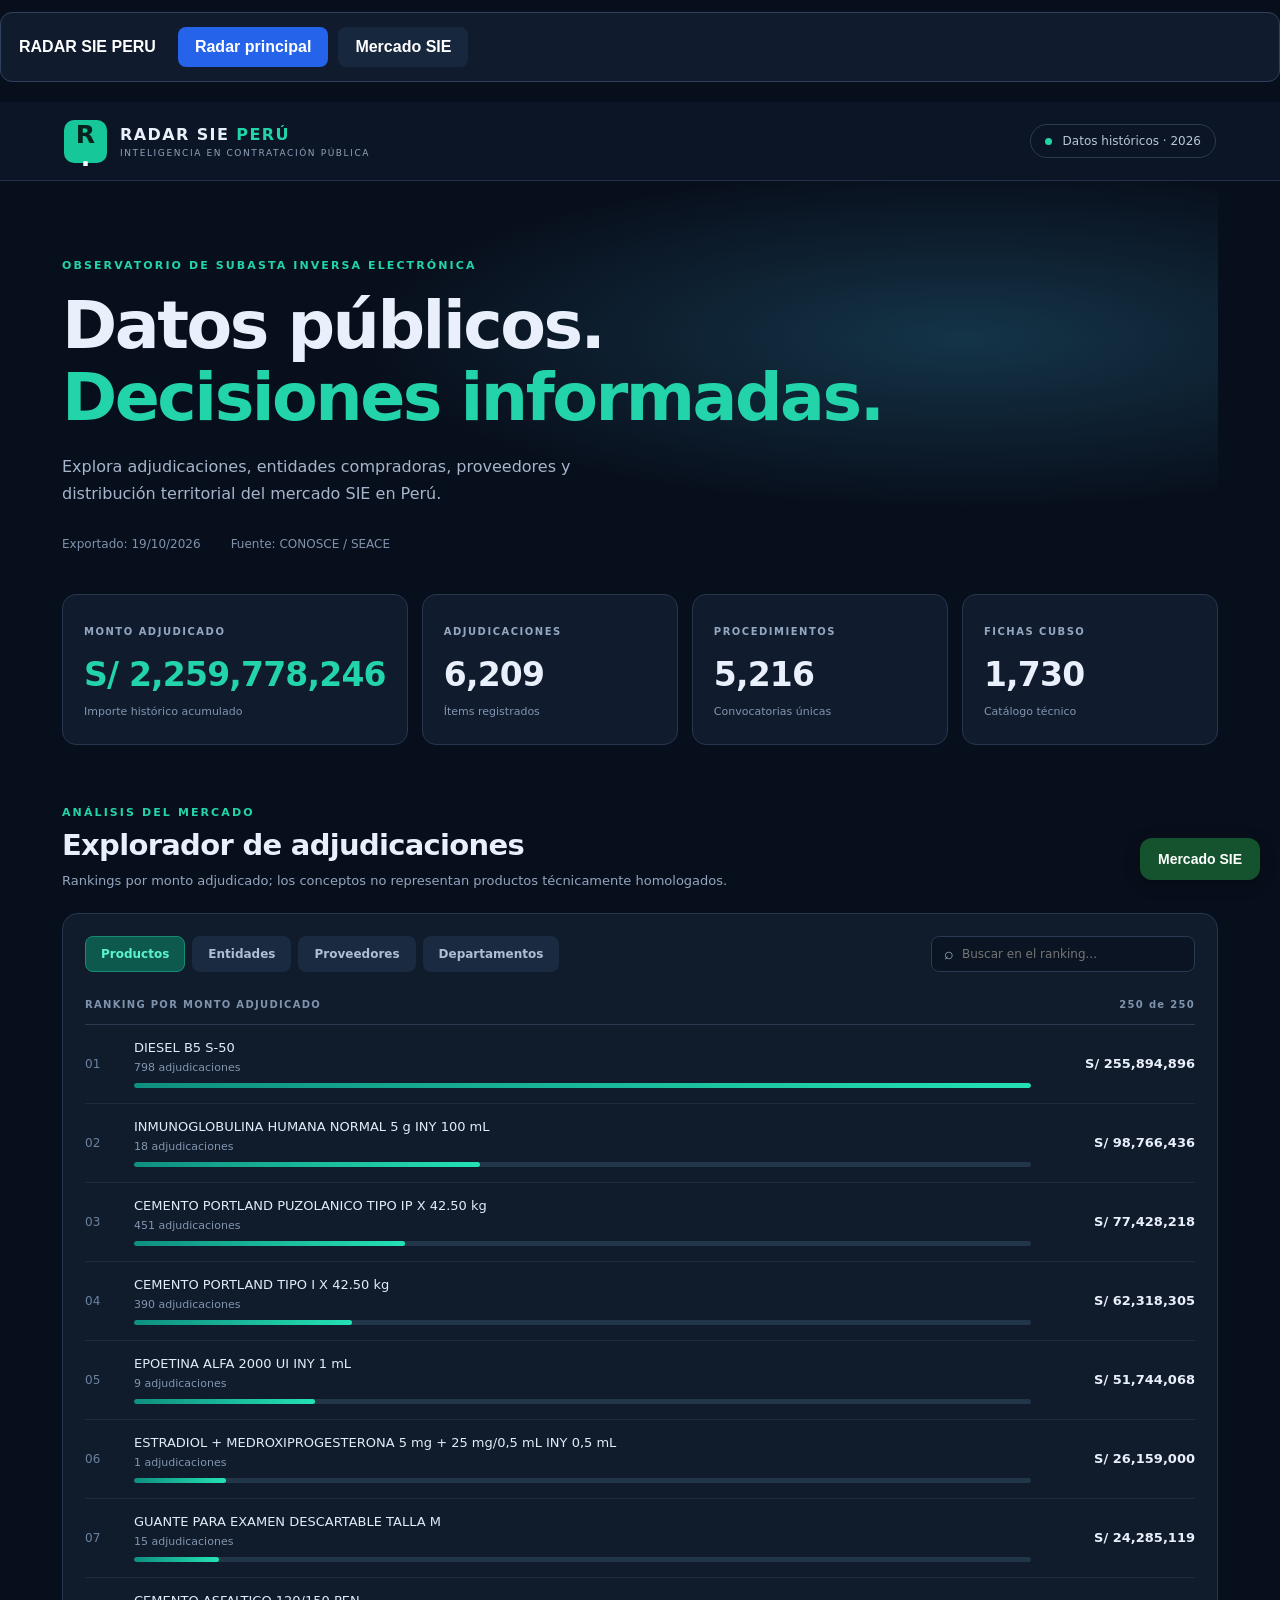
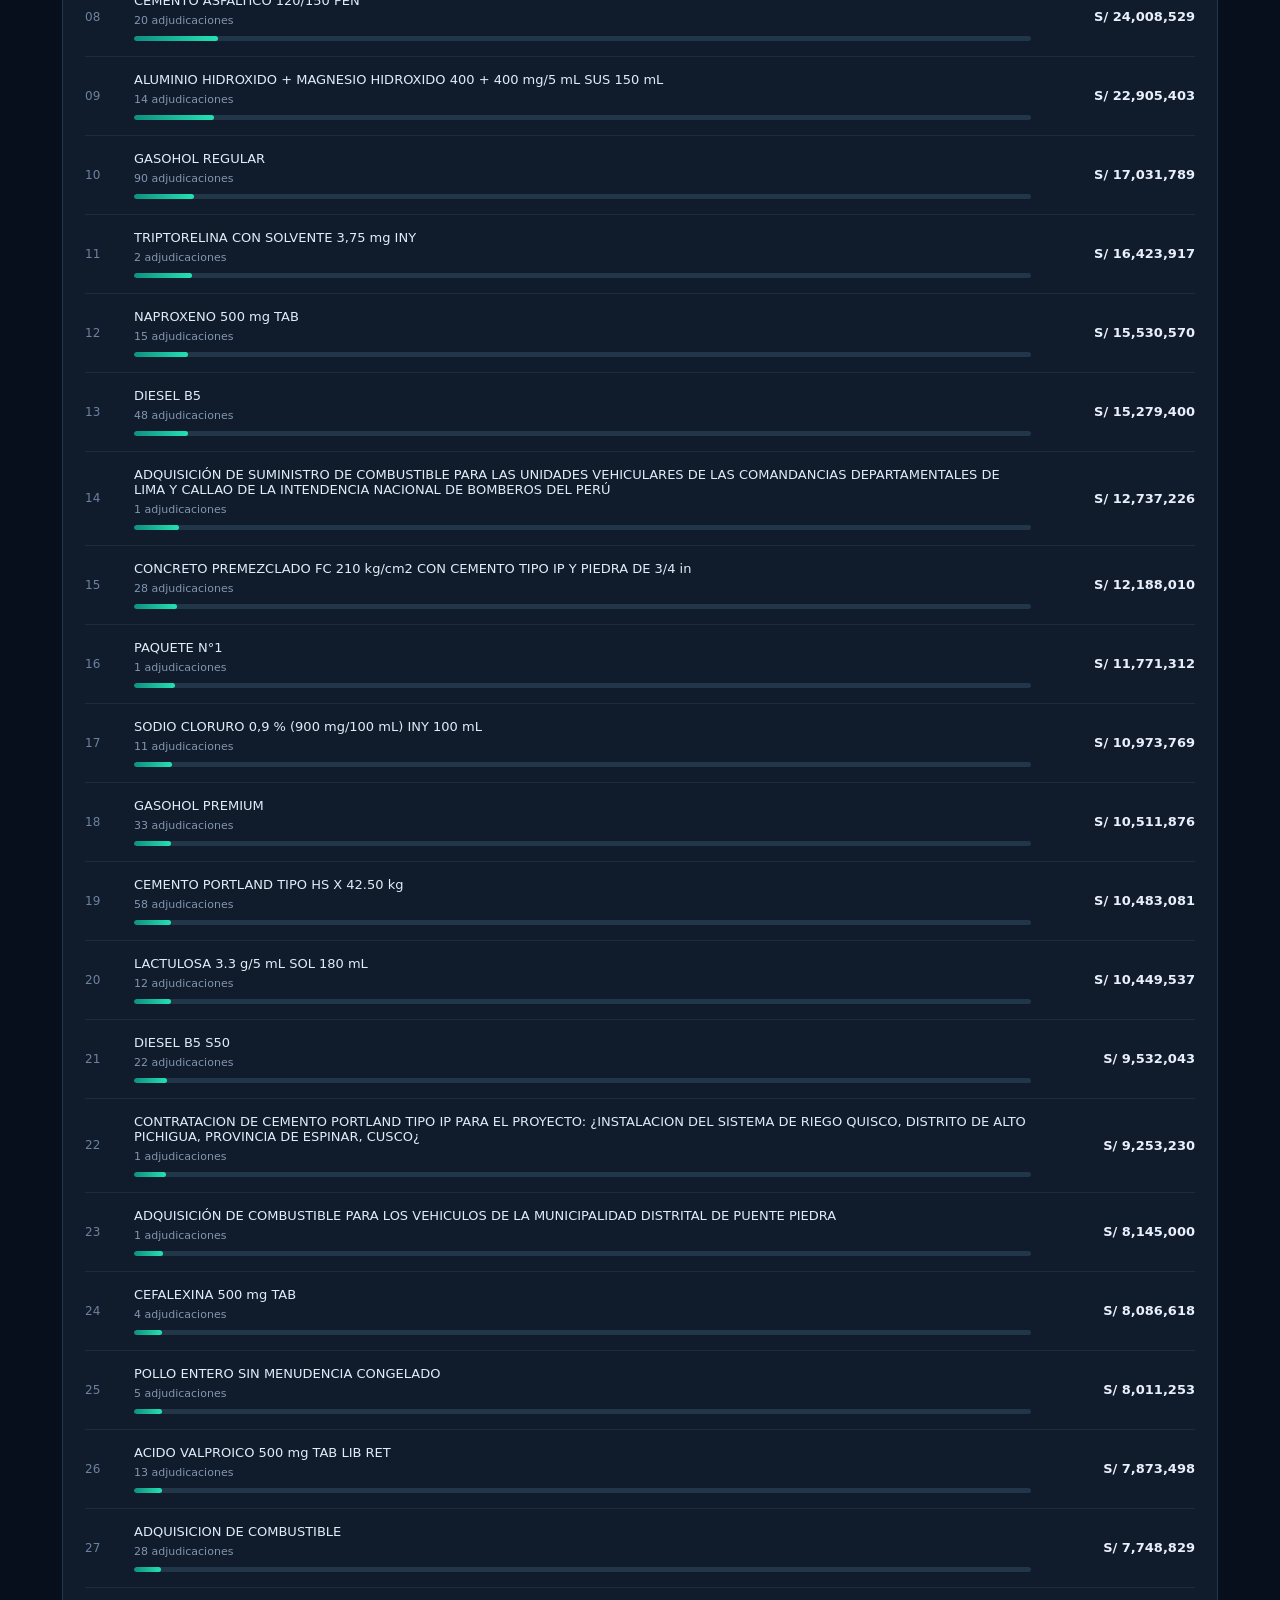
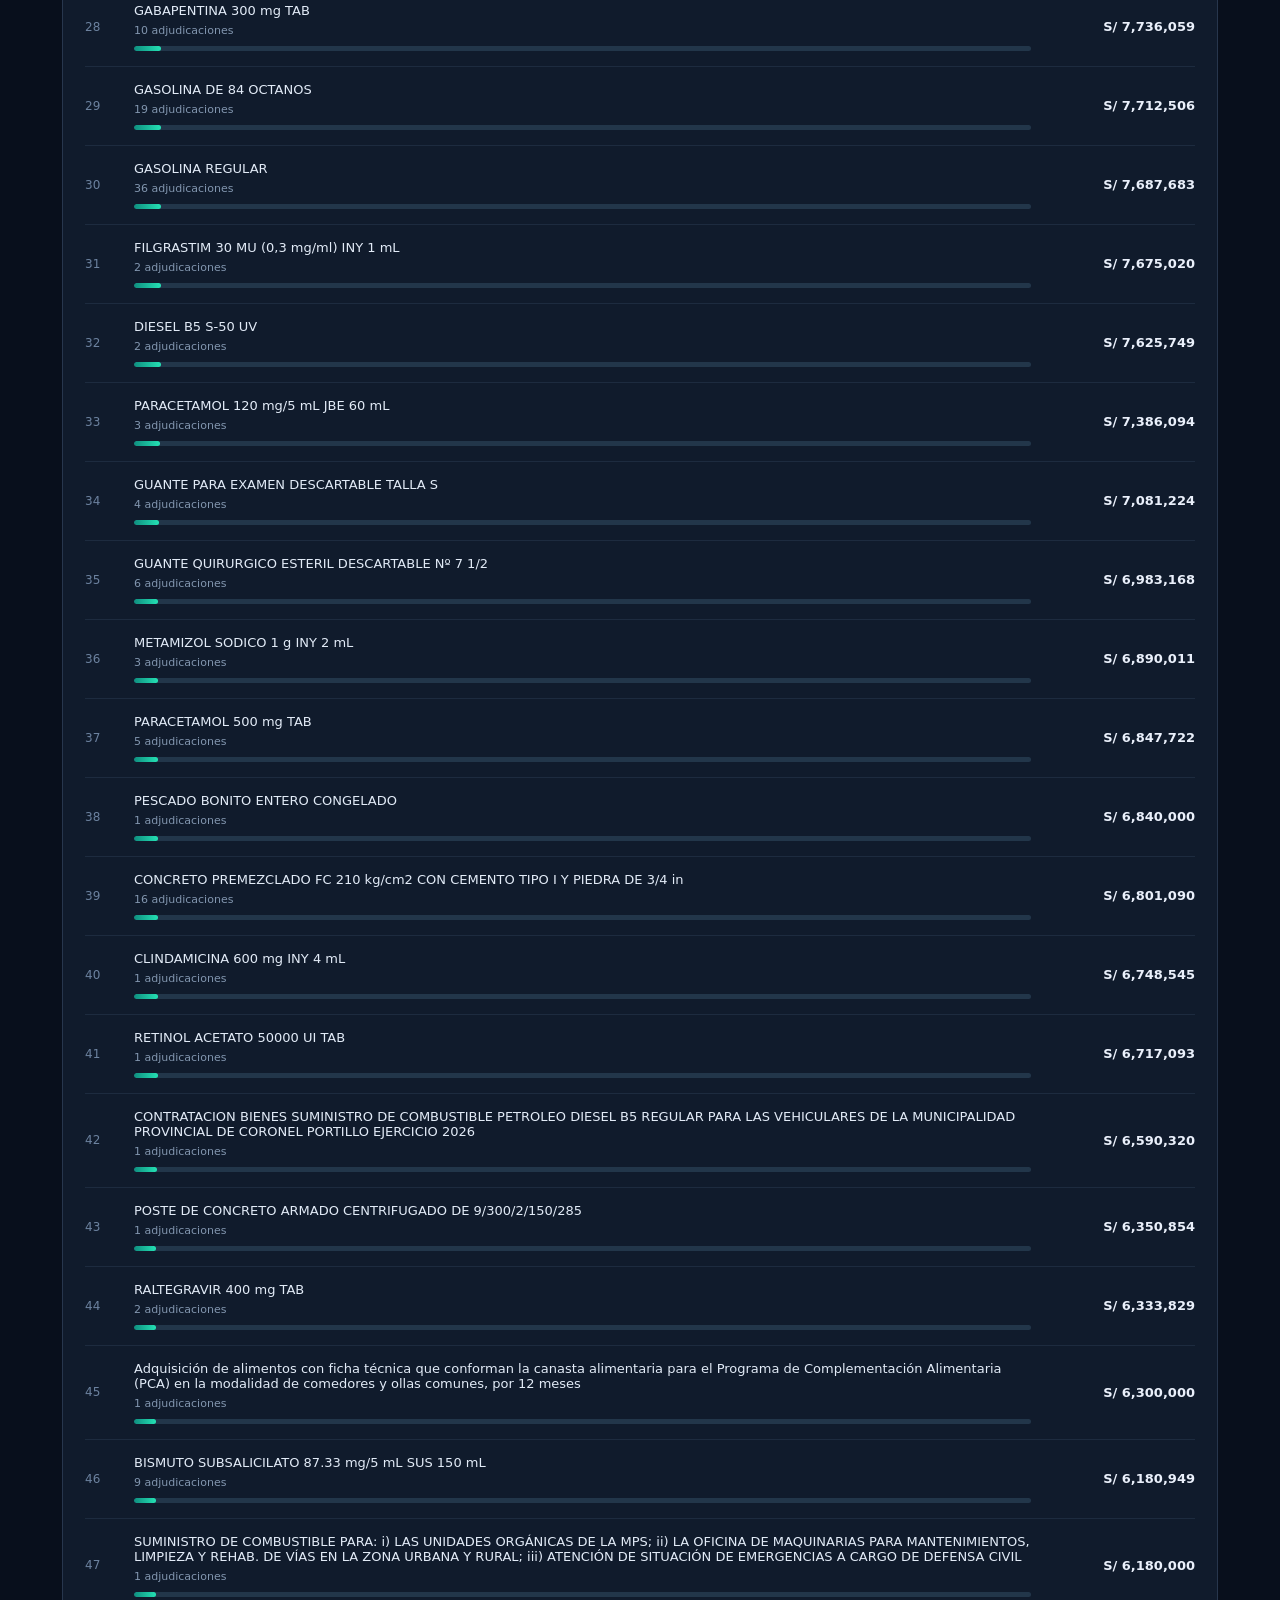
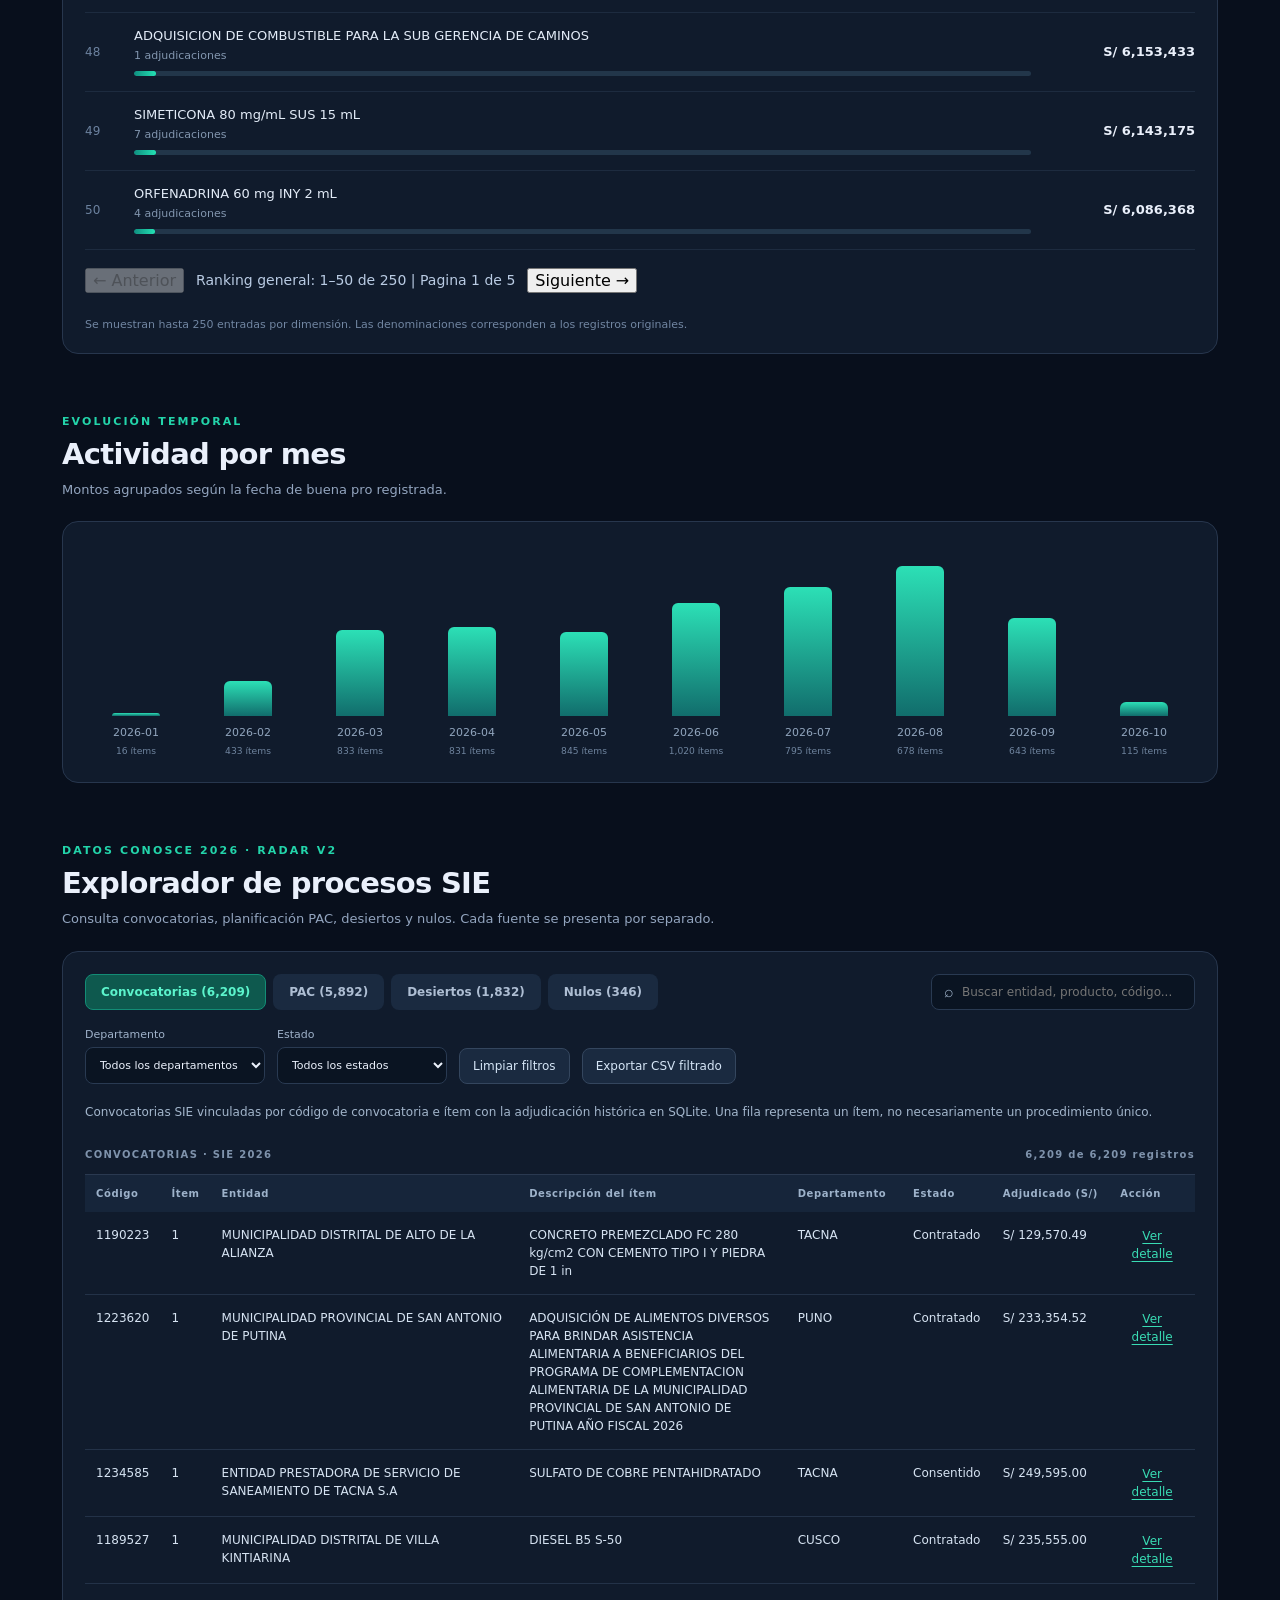
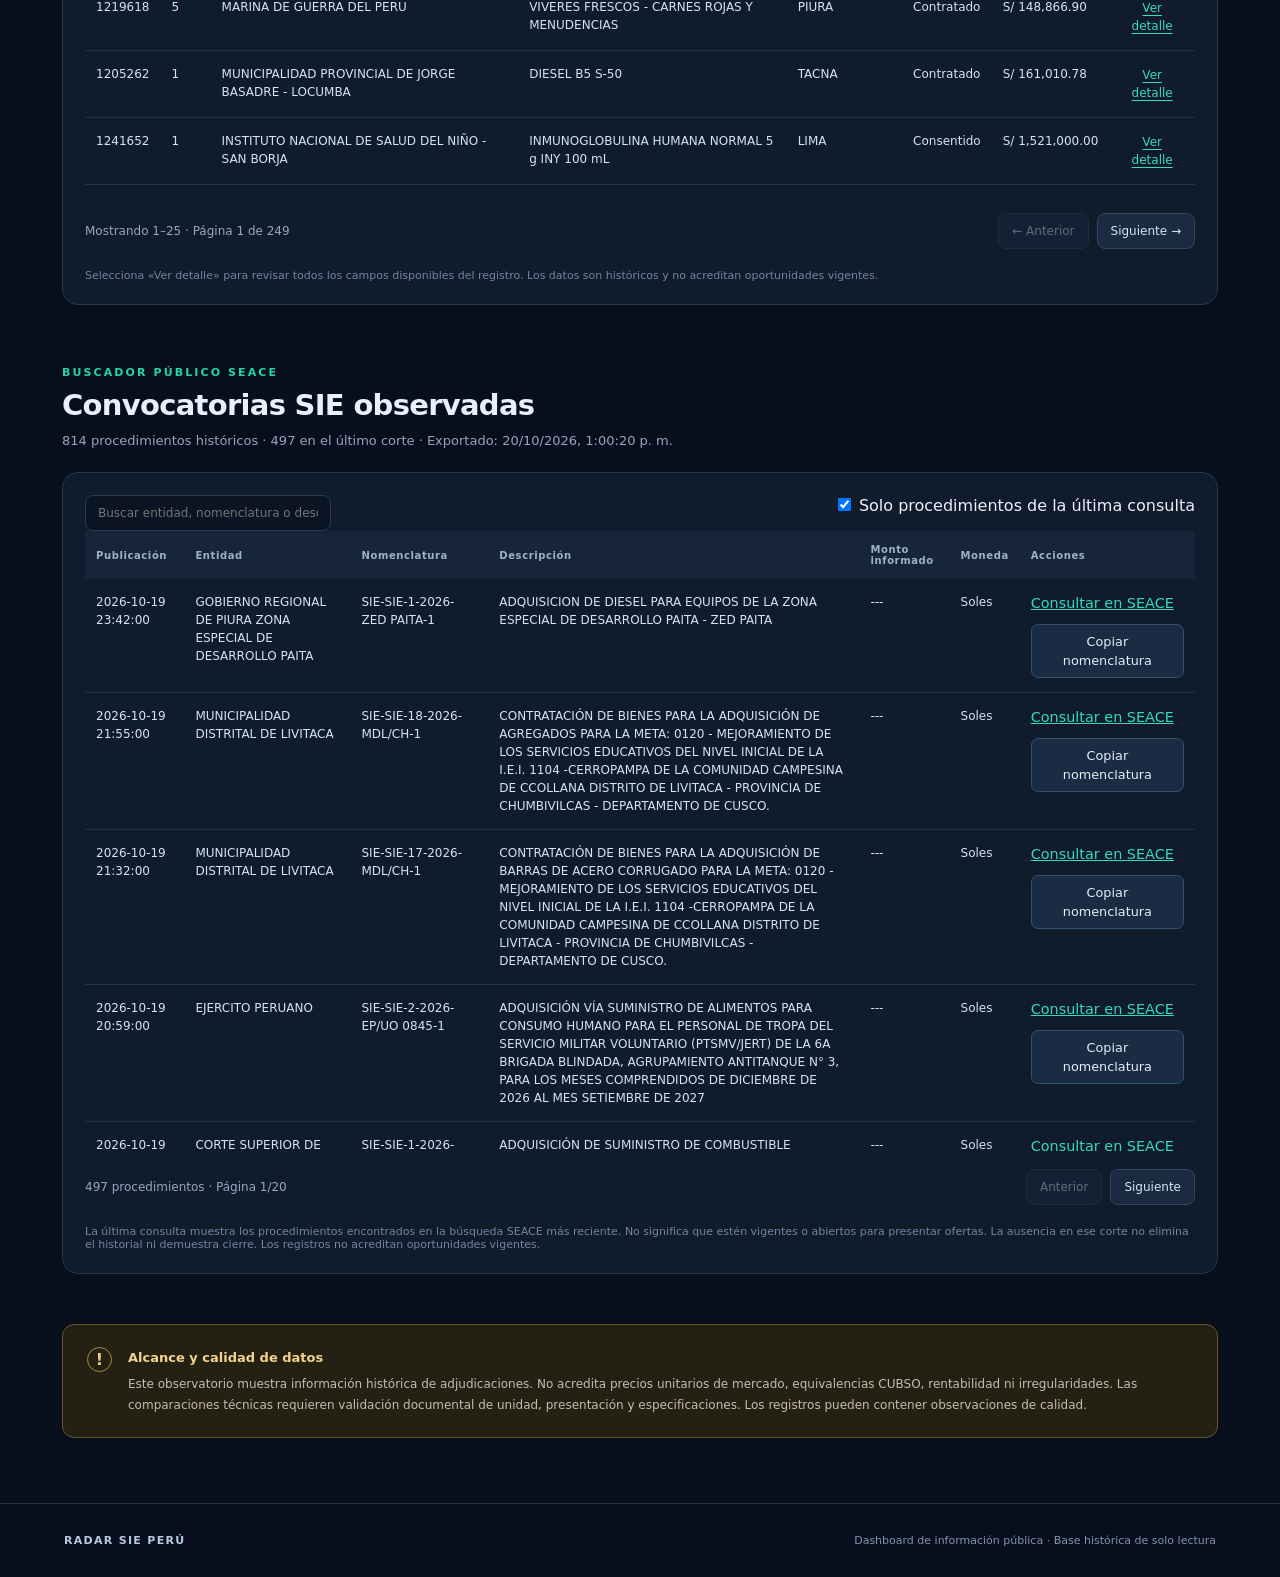
==== commit 1f058265: "V240 corregir paginacion global dinamica" ====
--- a/docs/index.html
+++ b/docs/index.html
@@ -38,5 +38,5 @@
    Mercado SIE
 </a>
 <!-- FIN ACCESO MERCADO V2.12 -->
-<script src="paginacion_global_v239.js" defer></script>
+<script src="paginacion_global_v240.js" defer></script>
 </body></html>
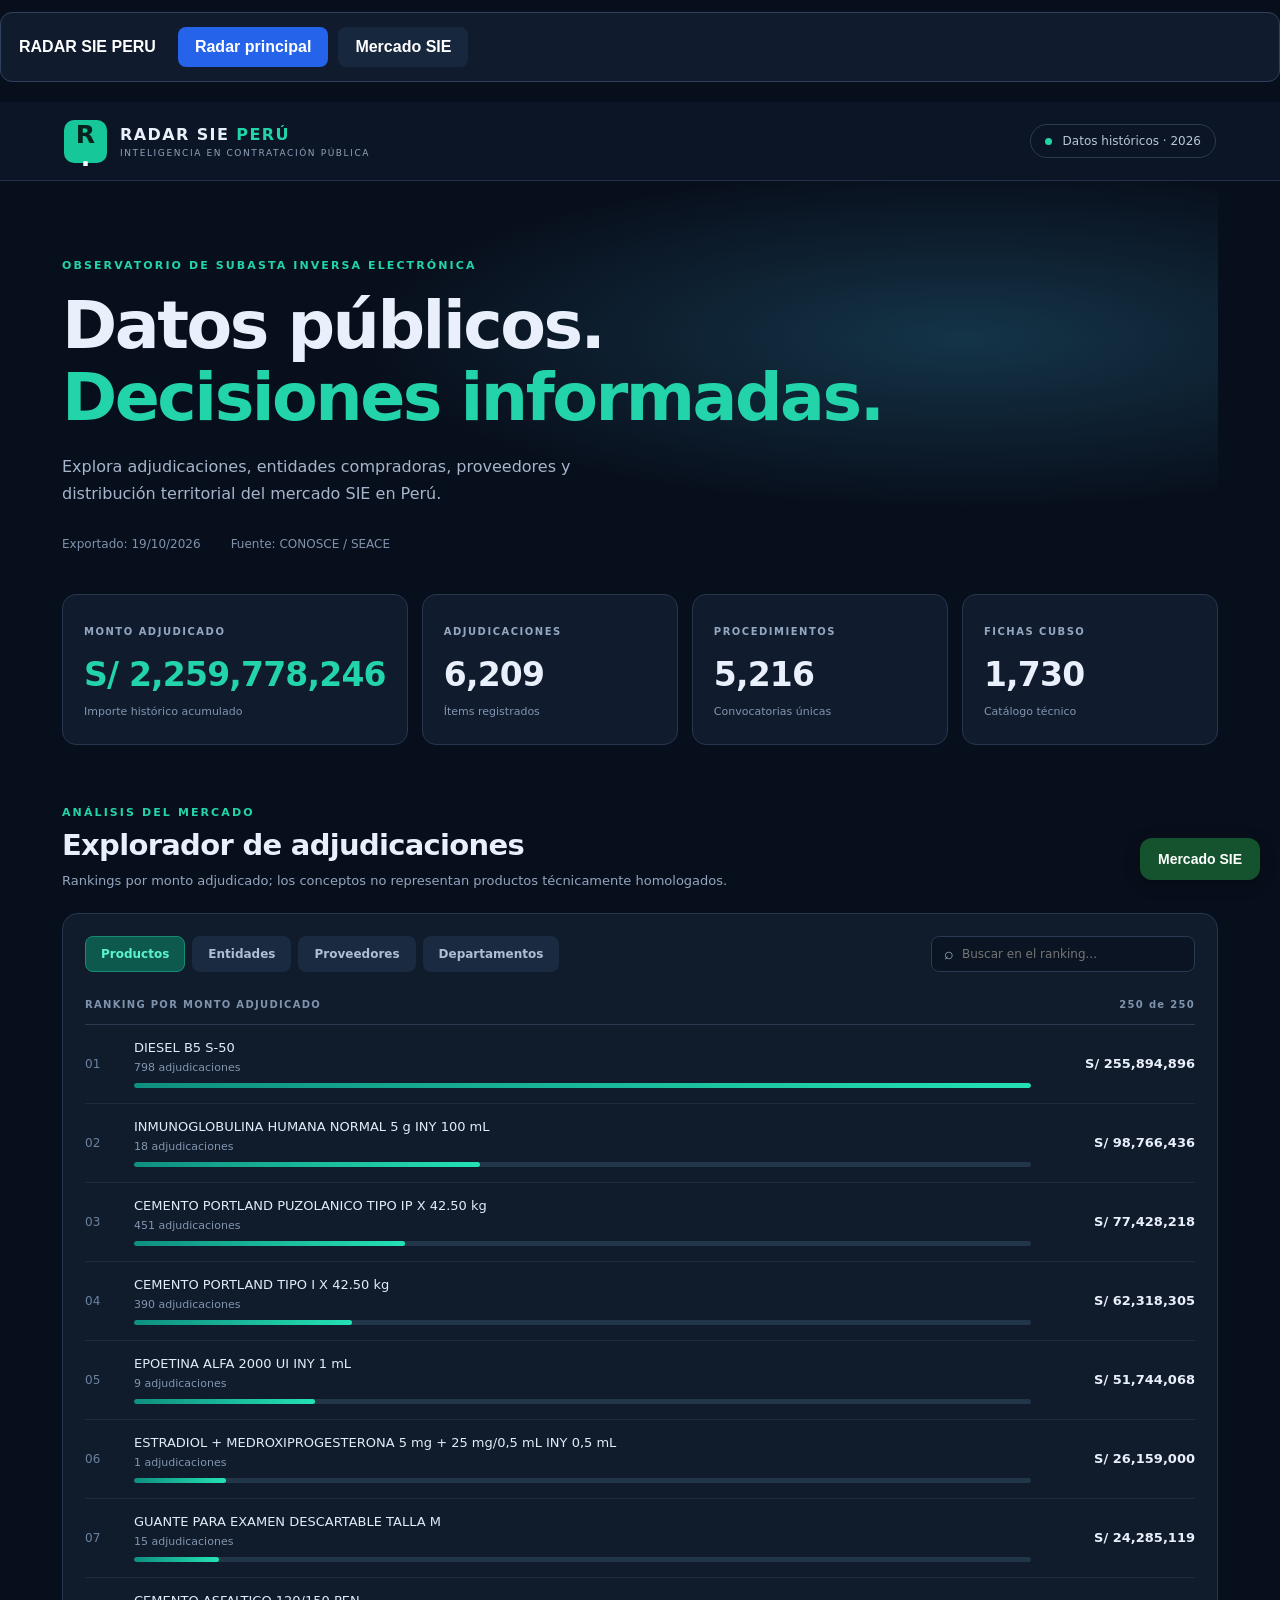
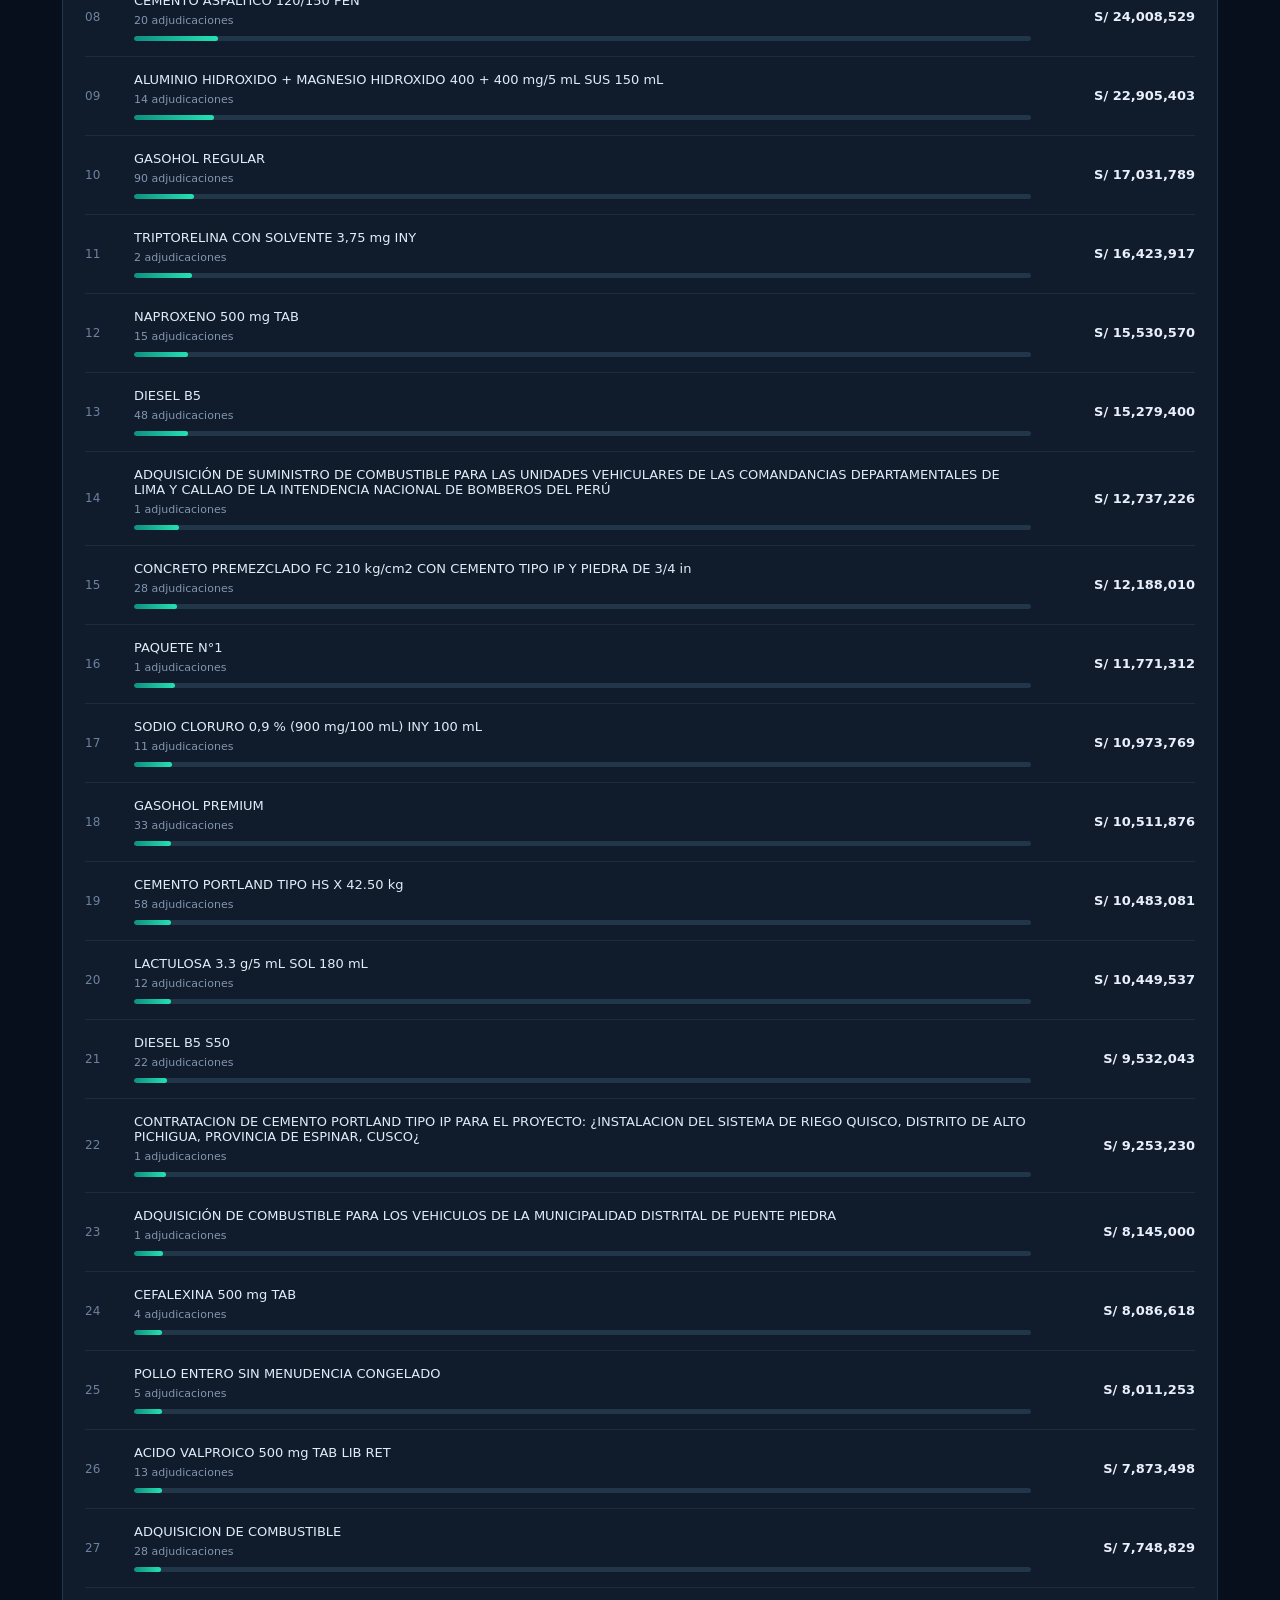
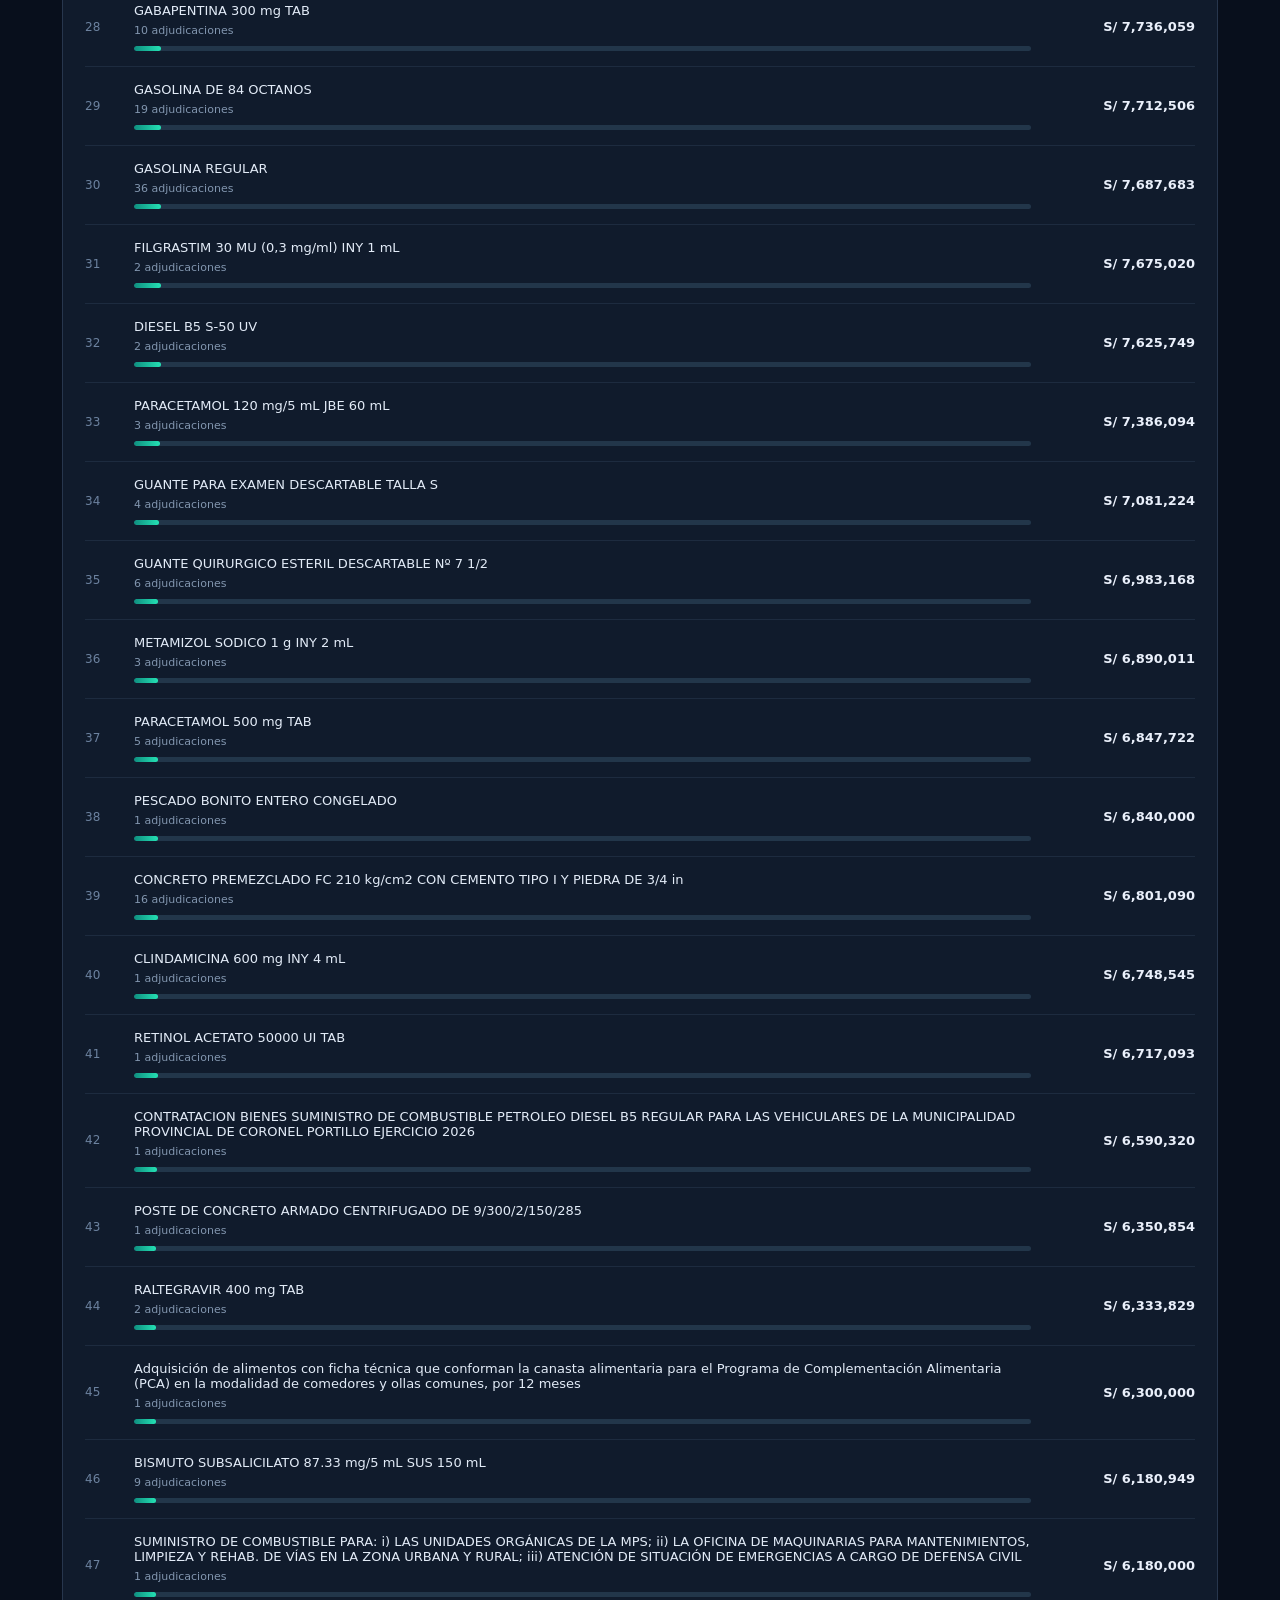
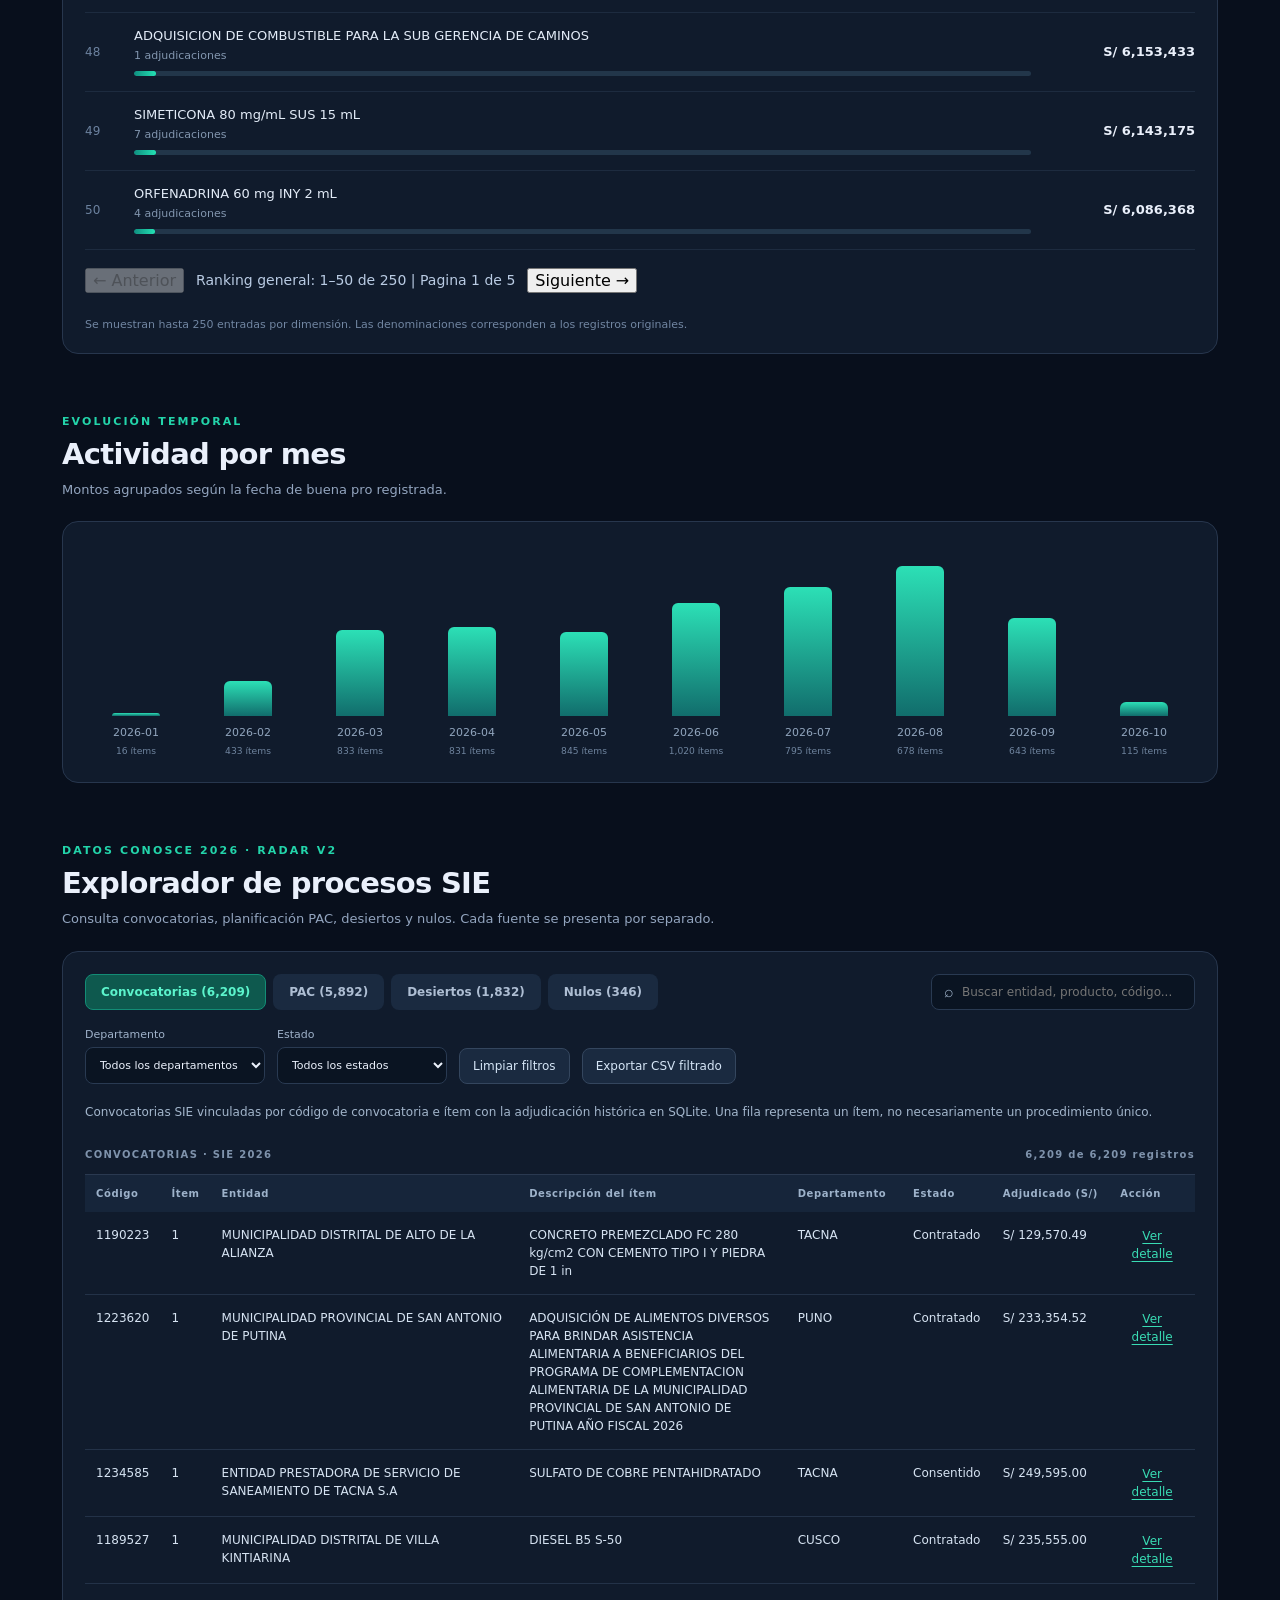
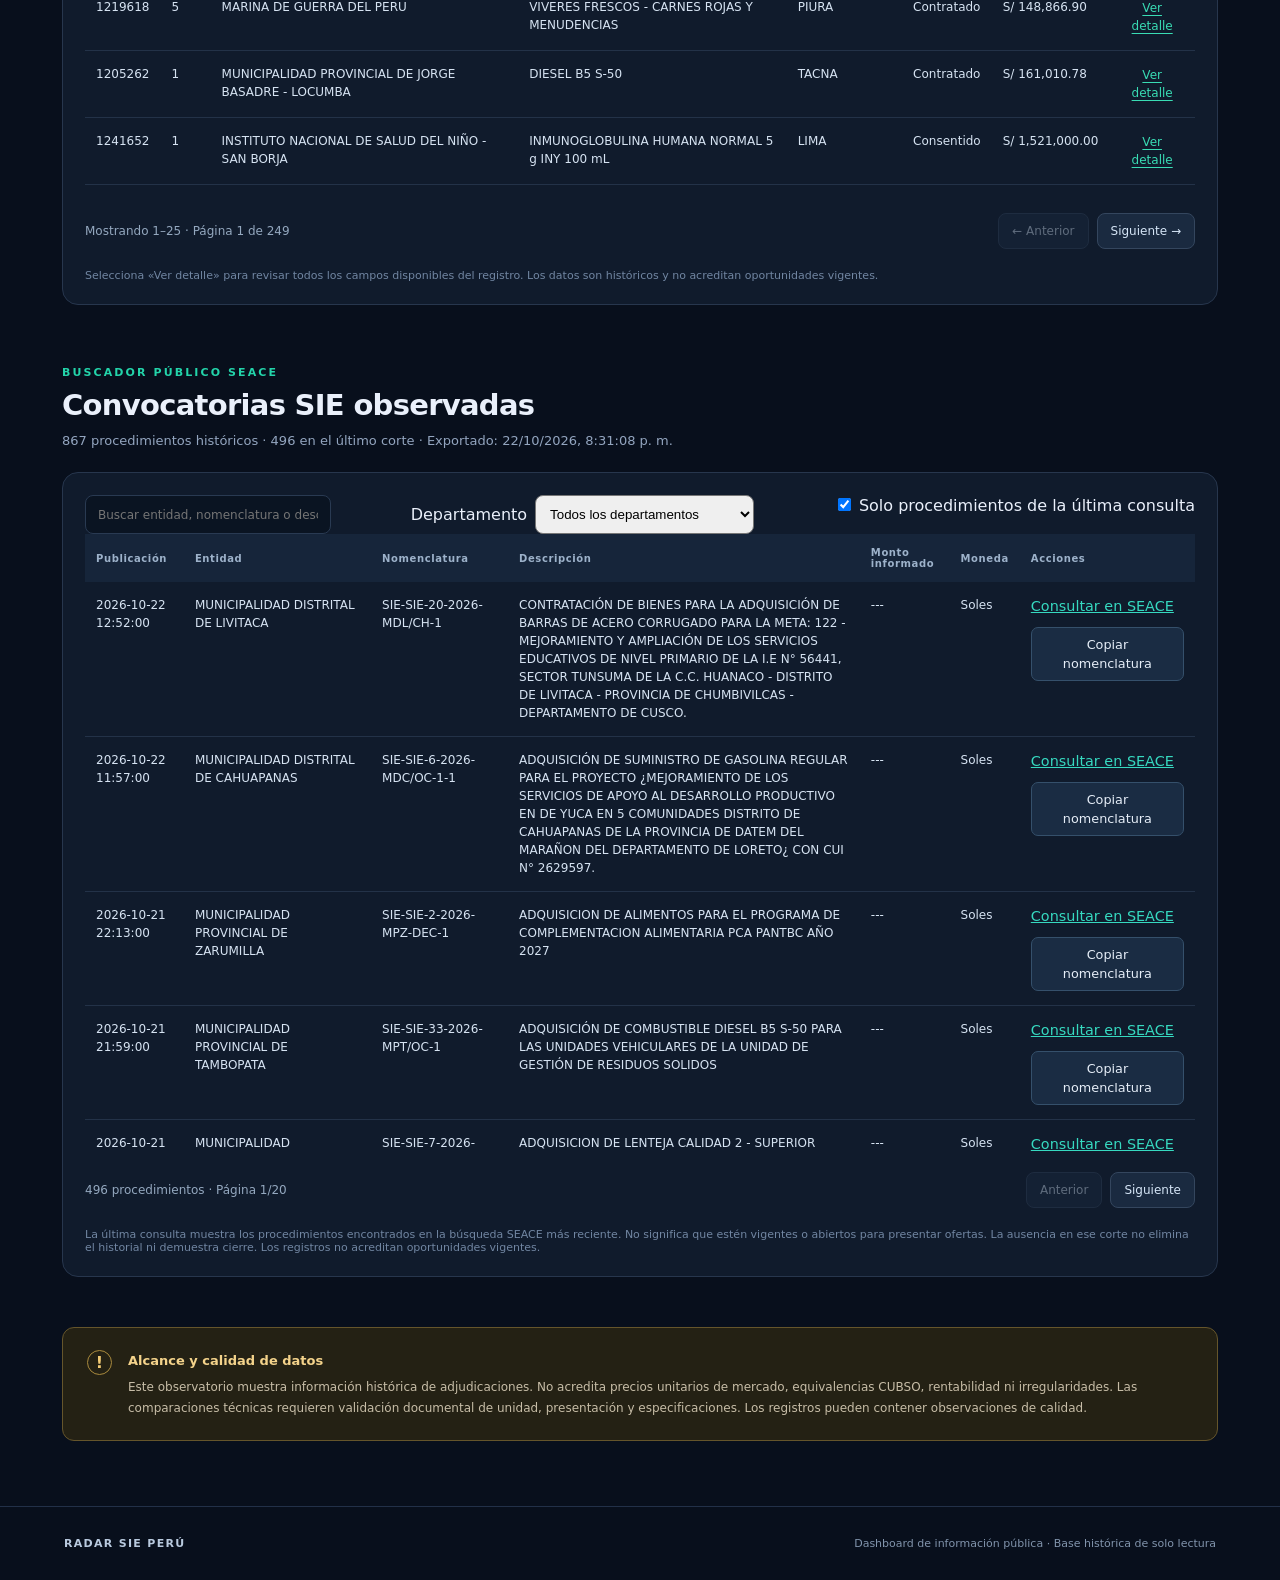
==== commit cc05611f: "Radar SIE V2.14.3 - filtro departamento convocatorias SEACE" ====
--- a/docs/index.html
+++ b/docs/index.html
@@ -12,7 +12,7 @@
 <section class="section"><div class="section-head"><div><div class="eyebrow">ANÁLISIS DEL MERCADO</div><h2>Explorador de adjudicaciones</h2><p>Rankings por monto adjudicado; los conceptos no representan productos técnicamente homologados.</p></div></div><div class="panel"><div class="controls"><div class="tabs" role="group" aria-label="Dimensión del ranking"><button class="active" data-tab="productos">Productos</button><button data-tab="entidades">Entidades</button><button data-tab="proveedores">Proveedores</button><button data-tab="departamentos">Departamentos</button></div><label class="search"><span>⌕</span><input id="buscar" placeholder="Buscar en el ranking..." aria-label="Buscar en ranking"></label></div><div class="charthead"><span>RANKING POR MONTO ADJUDICADO</span><span id="contador">—</span></div><div id="ranking" class="ranking"></div><div class="footnote">Se muestran hasta 250 entradas por dimensión. Las denominaciones corresponden a los registros originales.</div></div></section>
 <section class="section"><div class="section-head"><div><div class="eyebrow">EVOLUCIÓN TEMPORAL</div><h2>Actividad por mes</h2><p>Montos agrupados según la fecha de buena pro registrada.</p></div></div><div class="panel"><div id="meses" class="months"></div></div></section>
 <section class="section" id="explorador-v2"><div class="section-head"><div><div class="eyebrow">DATOS CONOSCE 2026 · RADAR V2</div><h2>Explorador de procesos SIE</h2><p>Consulta convocatorias, planificación PAC, desiertos y nulos. Cada fuente se presenta por separado.</p></div></div><div class="panel"><div class="controls"><div class="tabs" role="group" aria-label="Fuente de registros SIE" id="v2-tabs"><button class="active" data-v2tab="convocatorias">Convocatorias <span id="v2-count-convocatorias"></span></button><button data-v2tab="pac">PAC <span id="v2-count-pac"></span></button><button data-v2tab="desiertos">Desiertos <span id="v2-count-desiertos"></span></button><button data-v2tab="nulos">Nulos <span id="v2-count-nulos"></span></button></div><label class="search"><span>⌕</span><input id="v2-search" placeholder="Buscar entidad, producto, código..." aria-label="Buscar registros SIE"></label></div><div class="v2-filterbar"><label>Departamento <select id="v2-department"><option value="">Todos los departamentos</option></select></label><label>Estado <select id="v2-state"><option value="">Todos los estados</option></select></label><button id="v2-clear" class="secondary-btn">Limpiar filtros</button><button id="v2-csv" class="secondary-btn">Exportar CSV filtrado</button></div><div class="v2-context" id="v2-context">Cargando fuentes SIE…</div><div class="charthead"><span id="v2-title">REGISTROS SIE</span><span id="v2-counter">—</span></div><div class="v2-tablewrap"><table class="v2-table"><thead id="v2-head"></thead><tbody id="v2-body"></tbody></table></div><div class="v2-pagination"><span id="v2-page-info"></span><div><button id="v2-prev" class="secondary-btn">← Anterior</button><button id="v2-next" class="secondary-btn">Siguiente →</button></div></div><div class="footnote">Selecciona «Ver detalle» para revisar todos los campos disponibles del registro. Los datos son históricos y no acreditan oportunidades vigentes.</div></div></section><dialog id="v2-detail" class="v2-dialog" aria-label="Detalle del registro"><div class="v2-dialog-top"><h3>Detalle del registro</h3><button id="v2-close" class="secondary-btn">Cerrar ×</button></div><div id="v2-detail-body"></div></dialog>
-<section class="section" id="seace"><div class="section-head"><div><div class="eyebrow">BUSCADOR PÚBLICO SEACE</div><h2>Convocatorias SIE observadas</h2><p id="seace-status">Cargando convocatorias…</p></div></div><div class="panel"><div class="controls"><label class="search"><input id="seace-search" placeholder="Buscar entidad, nomenclatura o descripción" aria-label="Buscar convocatorias SEACE"></label><label><input type="checkbox" id="seace-cut" checked> Solo procedimientos de la última consulta</label></div><div class="v2-tablewrap"><table class="v2-table"><thead><tr><th>Publicación</th><th>Entidad</th><th>Nomenclatura</th><th>Descripción</th><th>Monto informado</th><th>Moneda</th><th>Acciones</th></tr></thead><tbody id="seace-body"></tbody></table></div><div class="v2-pagination"><span id="seace-page"></span><div><button id="seace-prev" class="secondary-btn">Anterior</button><button id="seace-next" class="secondary-btn">Siguiente</button></div></div><div class="footnote">La última consulta muestra los procedimientos encontrados en la búsqueda SEACE más reciente. No significa que estén vigentes o abiertos para presentar ofertas. La ausencia en ese corte no elimina el historial ni demuestra cierre. Los registros no acreditan oportunidades vigentes.</div></div></section>
+<section class="section" id="seace"><div class="section-head"><div><div class="eyebrow">BUSCADOR PÚBLICO SEACE</div><h2>Convocatorias SIE observadas</h2><p id="seace-status">Cargando convocatorias…</p></div></div><div class="panel"><div class="controls"><label class="search"><input id="seace-search" placeholder="Buscar entidad, nomenclatura o descripción" aria-label="Buscar convocatorias SEACE"></label><label style="display:flex;align-items:center;gap:8px">Departamento <select id="seace-department" aria-label="Filtrar convocatorias por departamento" style="max-width:230px;padding:10px;border-radius:8px"><option value="">Todos los departamentos</option><option value="Amazonas">Amazonas</option><option value="Áncash">Áncash</option><option value="Apurímac">Apurímac</option><option value="Arequipa">Arequipa</option><option value="Ayacucho">Ayacucho</option><option value="Cajamarca">Cajamarca</option><option value="Callao">Callao</option><option value="Cusco">Cusco</option><option value="Huancavelica">Huancavelica</option><option value="Huánuco">Huánuco</option><option value="Ica">Ica</option><option value="Junín">Junín</option><option value="La Libertad">La Libertad</option><option value="Lambayeque">Lambayeque</option><option value="Lima">Lima</option><option value="Loreto">Loreto</option><option value="Madre de Dios">Madre de Dios</option><option value="Moquegua">Moquegua</option><option value="Pasco">Pasco</option><option value="Piura">Piura</option><option value="Puno">Puno</option><option value="San Martín">San Martín</option><option value="Tacna">Tacna</option><option value="Tumbes">Tumbes</option><option value="Ucayali">Ucayali</option><option value="SIN_IDENTIFICAR">Sin departamento identificado</option></select></label><label><input type="checkbox" id="seace-cut" checked> Solo procedimientos de la última consulta</label></div><div class="v2-tablewrap"><table class="v2-table"><thead><tr><th>Publicación</th><th>Entidad</th><th>Nomenclatura</th><th>Descripción</th><th>Monto informado</th><th>Moneda</th><th>Acciones</th></tr></thead><tbody id="seace-body"></tbody></table></div><div class="v2-pagination"><span id="seace-page"></span><div><button id="seace-prev" class="secondary-btn">Anterior</button><button id="seace-next" class="secondary-btn">Siguiente</button></div></div><div class="footnote">La última consulta muestra los procedimientos encontrados en la búsqueda SEACE más reciente. No significa que estén vigentes o abiertos para presentar ofertas. La ausencia en ese corte no elimina el historial ni demuestra cierre. Los registros no acreditan oportunidades vigentes.</div></div></section>
 <section class="notice"><div class="notice-icon">!</div><div><strong>Alcance y calidad de datos</strong><p>Este observatorio muestra información histórica de adjudicaciones. No acredita precios unitarios de mercado, equivalencias CUBSO, rentabilidad ni irregularidades. Las comparaciones técnicas requieren validación documental de unidad, presentación y especificaciones. Los registros pueden contener observaciones de calidad.</p></div></section></main><footer><strong>RADAR SIE PERÚ</strong><span>Dashboard de información pública · Base histórica de solo lectura</span></footer><script src="app.js" defer></script><script src="app_v2.js" defer></script><script src="app_seace.js" defer></script>
 <!-- RADAR SIE: ACCESO MERCADO V2.12 -->
 <a href="./mercado.html"
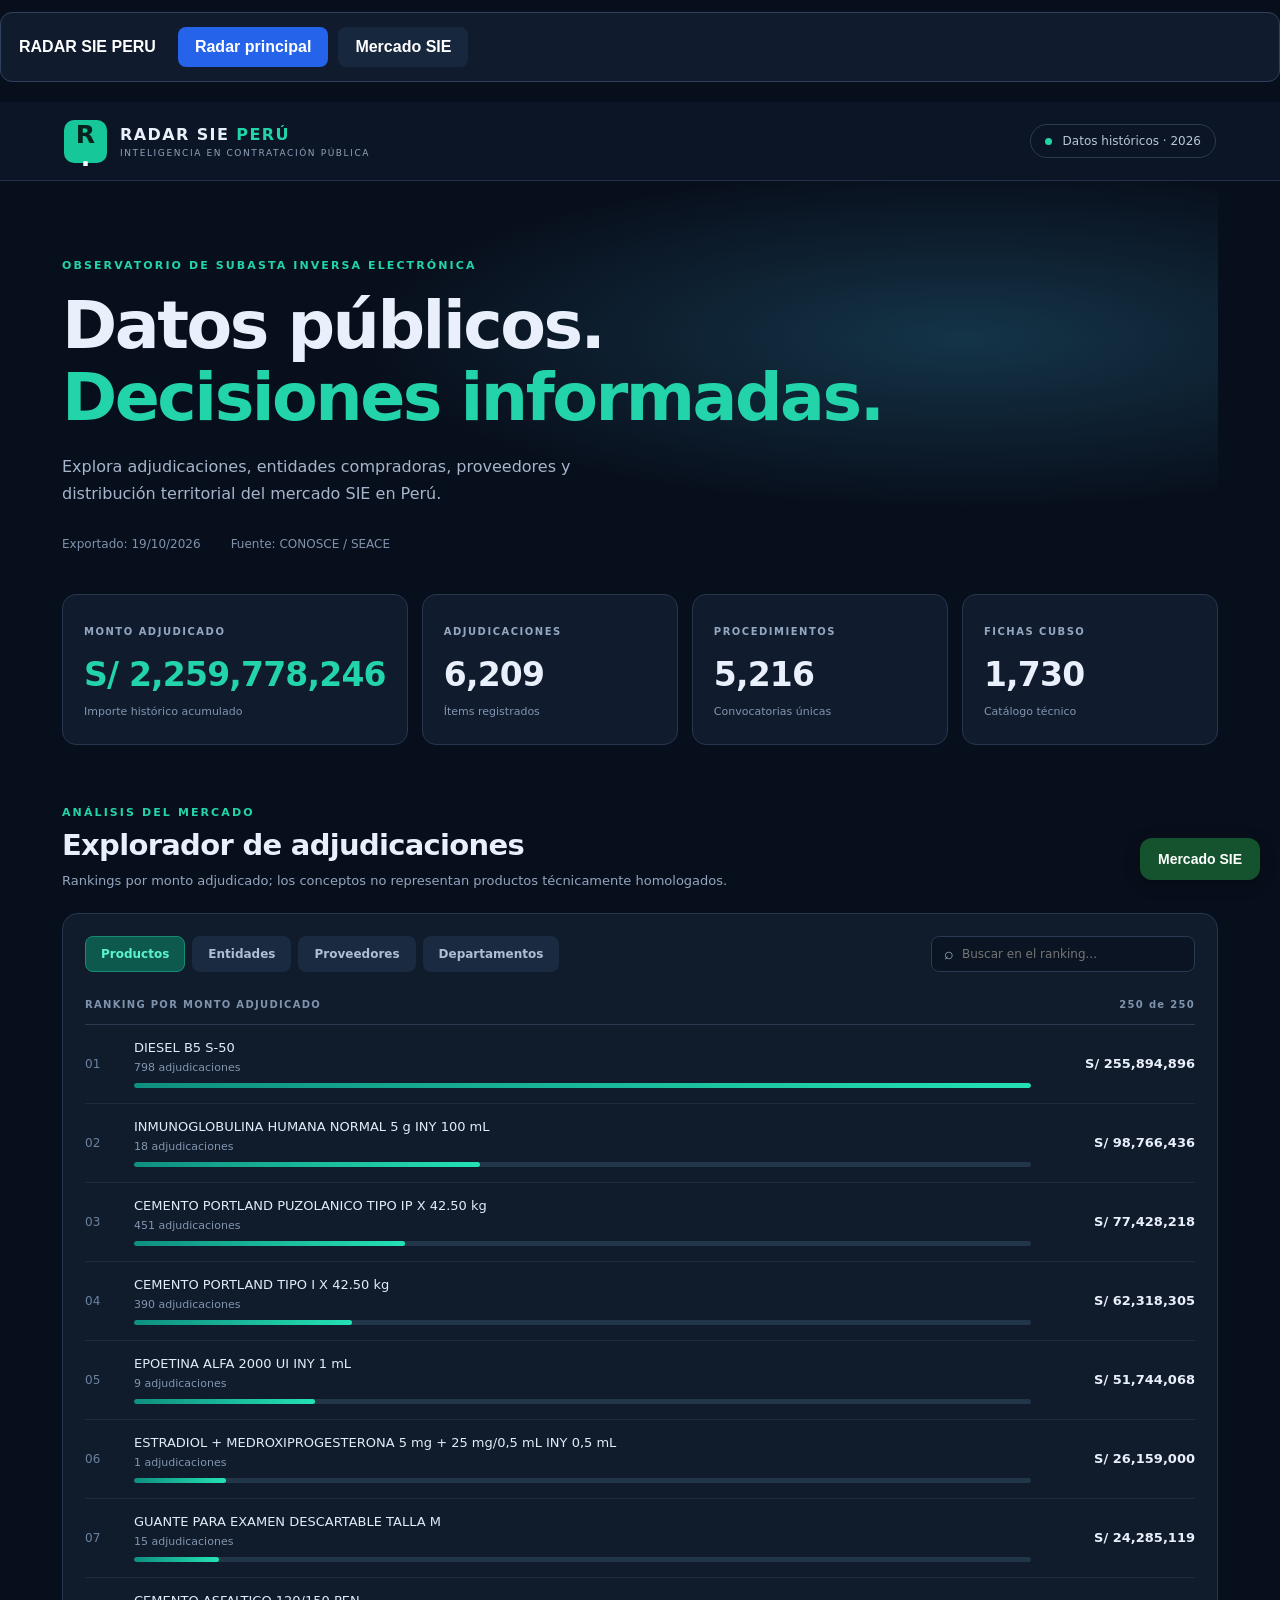
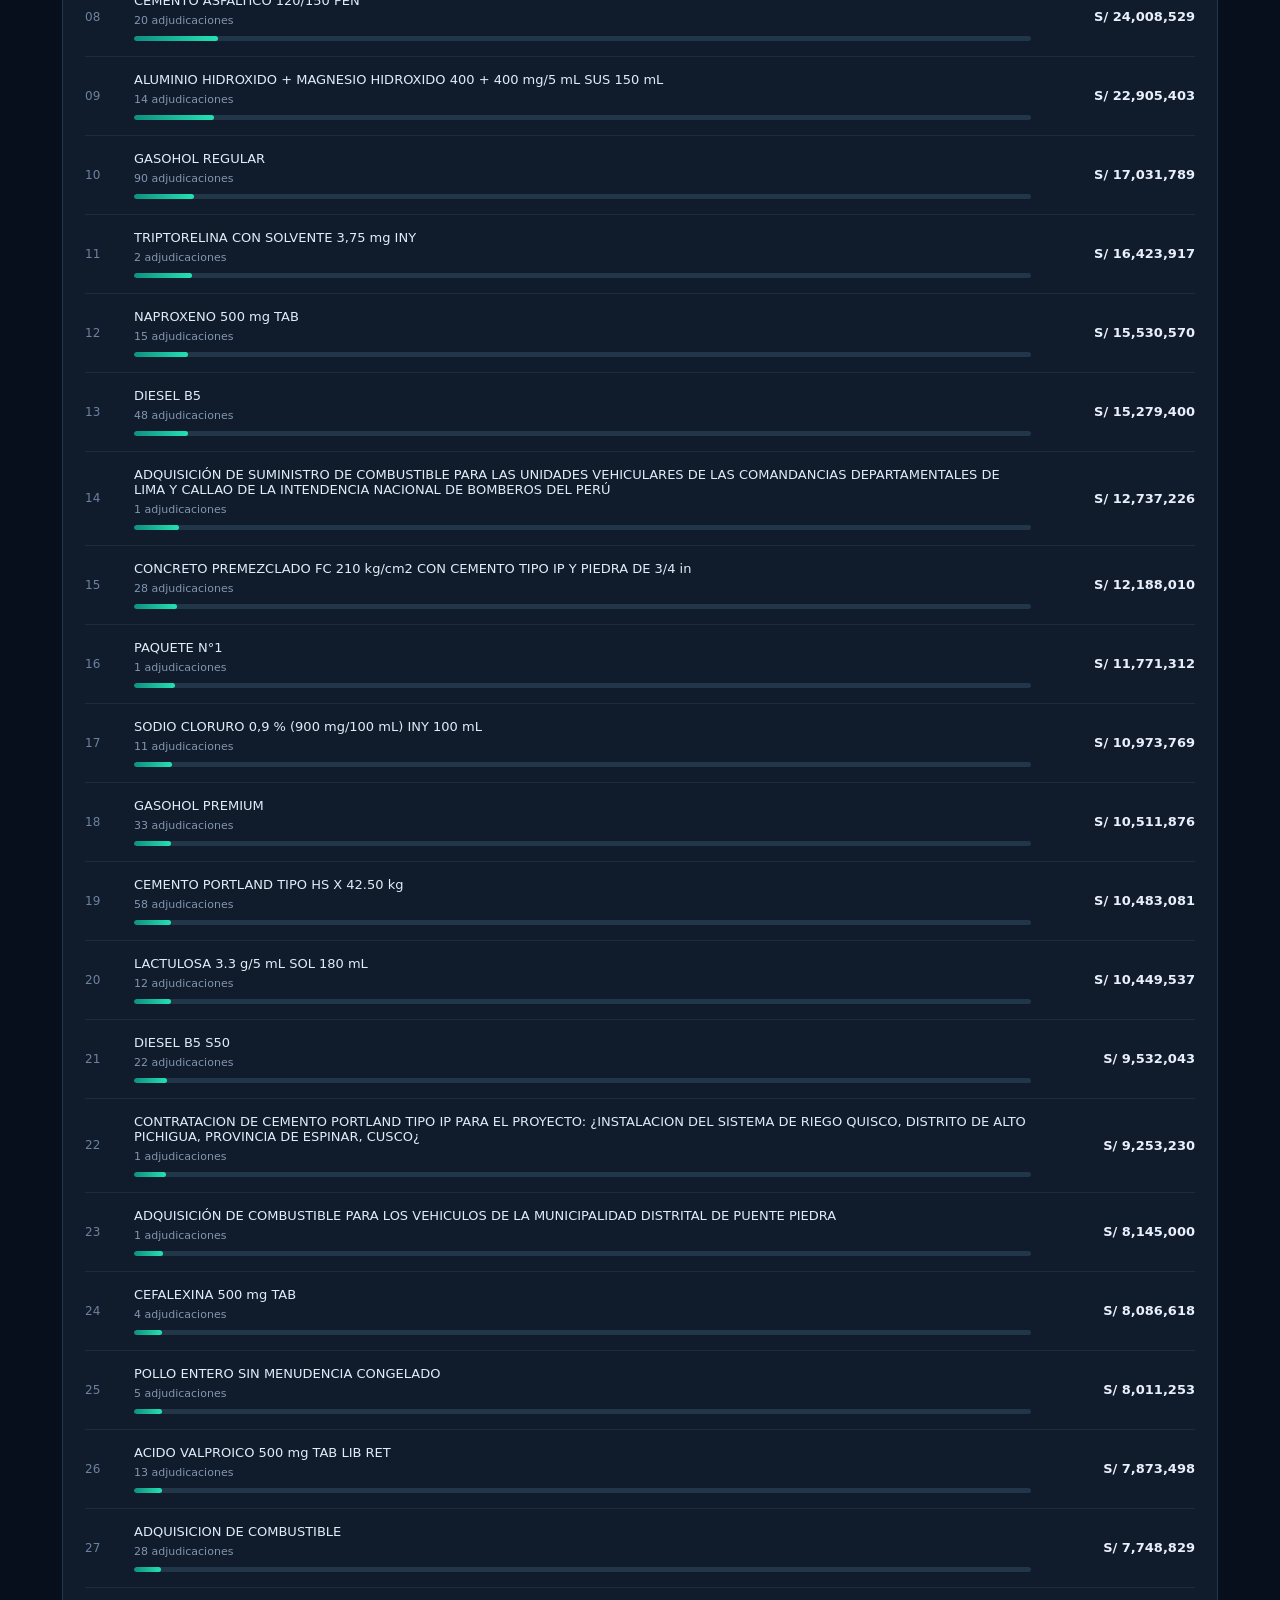
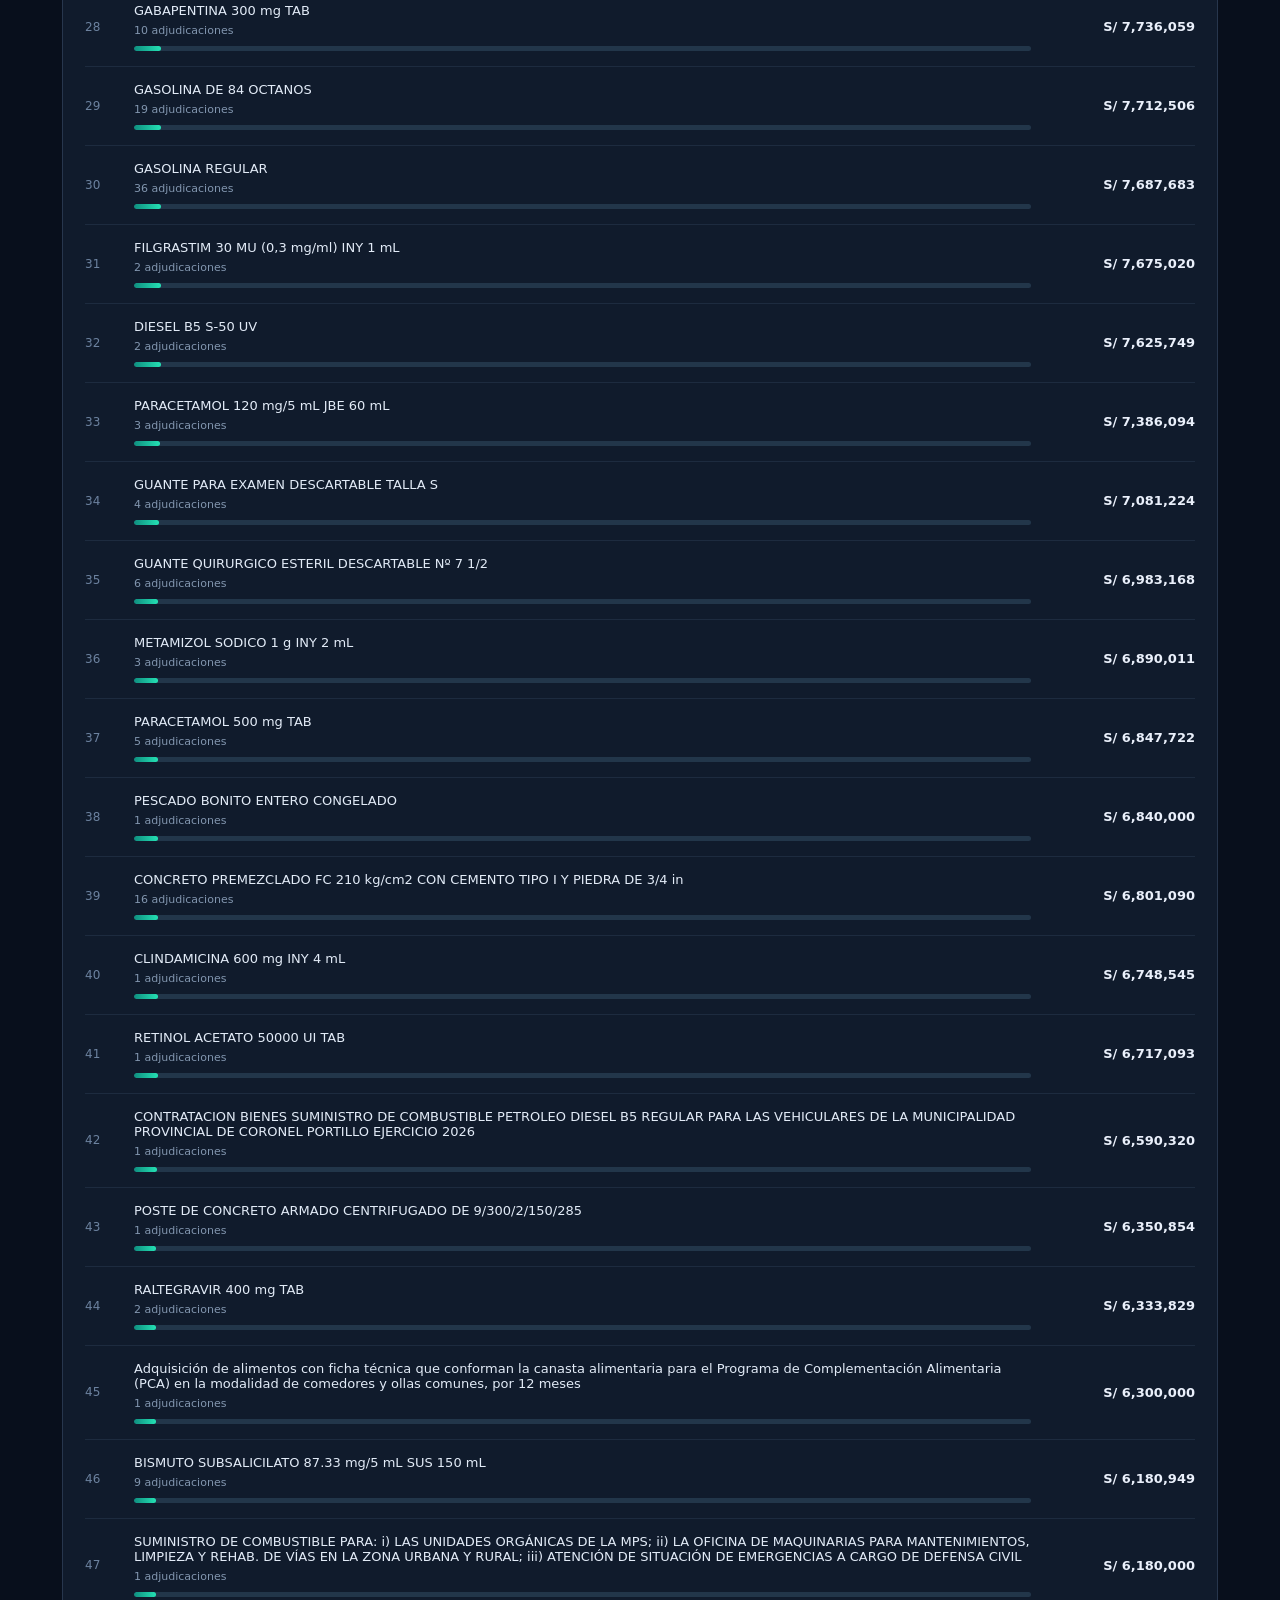
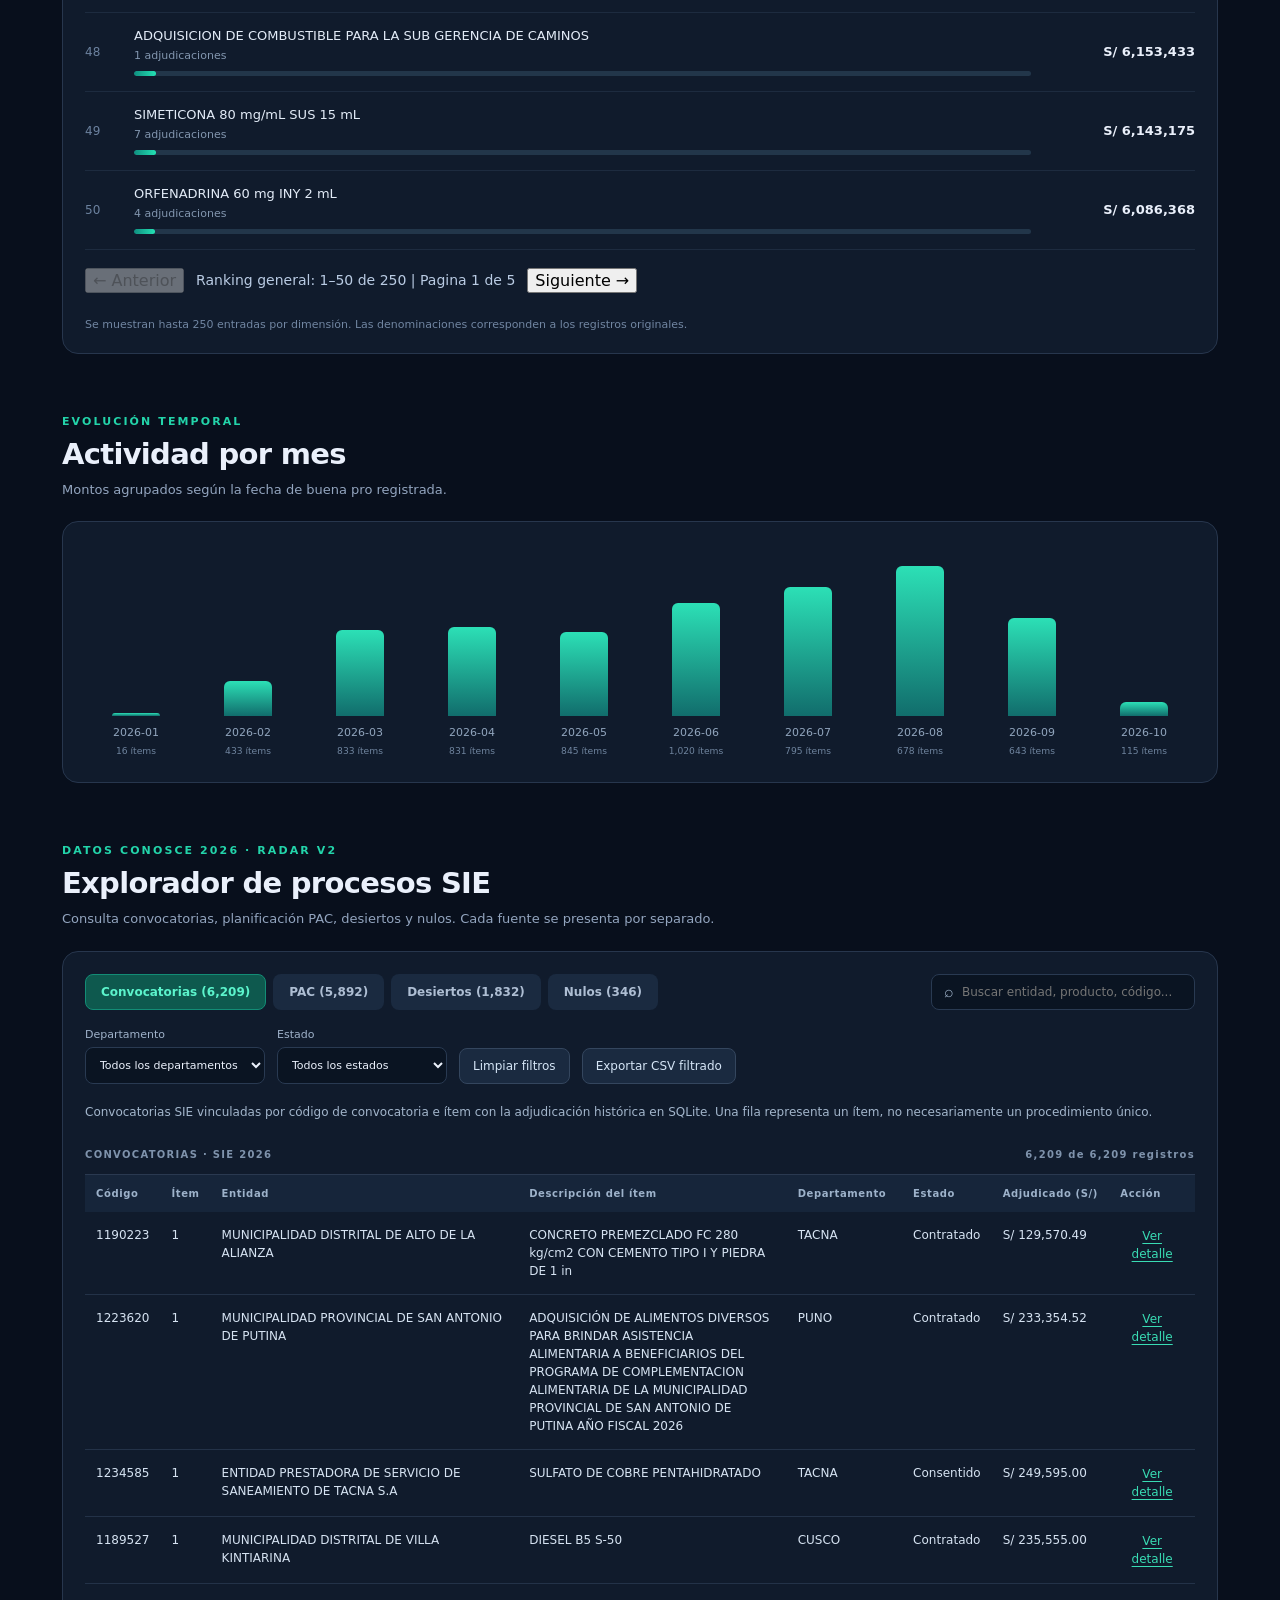
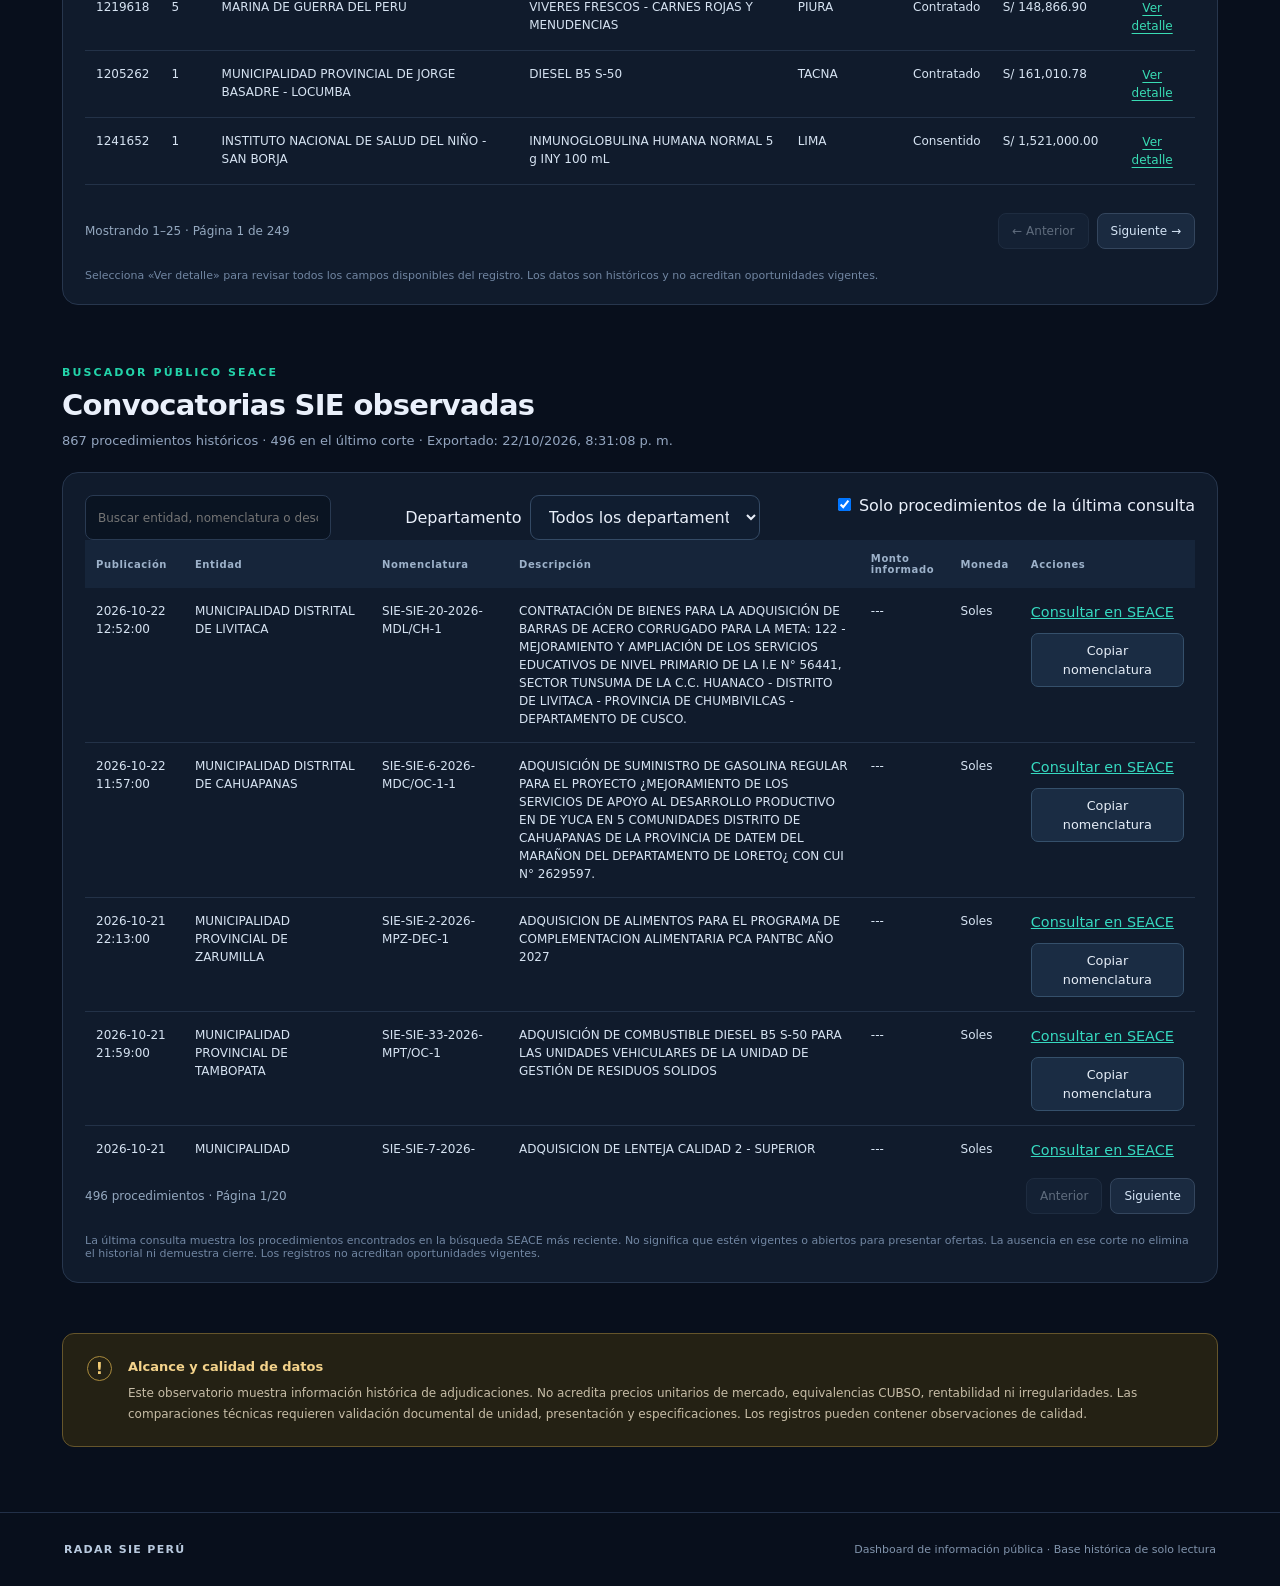
==== commit 3320d1e4: "Radar SIE V2.14.4 - corregir estilo y cache filtro SEACE" ====
--- a/docs/index.html
+++ b/docs/index.html
@@ -1,4 +1,26 @@
-<!doctype html><html lang="es"><head><meta charset="utf-8"><meta name="viewport" content="width=device-width,initial-scale=1"><meta name="theme-color" content="#0b1220"><title>Radar SIE Perú · Inteligencia de contrataciones</title><link rel="stylesheet" href="styles.css"></head><body>
+<!doctype html><html lang="es"><head><meta charset="utf-8"><meta name="viewport" content="width=device-width,initial-scale=1"><meta name="theme-color" content="#0b1220"><title>Radar SIE Perú · Inteligencia de contrataciones</title><link rel="stylesheet" href="styles.css"><style>
+#seace .seace-department-select {
+    background: #101d30;
+    color: #e8eef8;
+    border: 1px solid #344a65;
+    border-radius: 9px;
+    padding: 11px 14px;
+    min-width: 190px;
+    max-width: 230px;
+    font: inherit;
+    cursor: pointer;
+    color-scheme: dark;
+}
+#seace .seace-department-select:focus {
+    outline: 2px solid #27d6c3;
+    outline-offset: 2px;
+}
+#seace .seace-department-select option {
+    background: #101d30;
+    color: #e8eef8;
+}
+</style>
+</head><body>
 <!-- RADAR_SIE_NAVEGACION_V231 -->
 <nav aria-label="Secciones de Radar SIE Peru" style="display:flex;gap:10px;flex-wrap:wrap;align-items:center;padding:14px 18px;margin:12px auto 20px;max-width:1450px;background:#101c2e;border:1px solid #30425b;border-radius:12px;font-family:Arial,sans-serif;position:relative;z-index:10">
   <span style="color:#ffffff;font-weight:700;margin-right:12px">RADAR SIE PERU</span>
@@ -12,8 +34,8 @@
 <section class="section"><div class="section-head"><div><div class="eyebrow">ANÁLISIS DEL MERCADO</div><h2>Explorador de adjudicaciones</h2><p>Rankings por monto adjudicado; los conceptos no representan productos técnicamente homologados.</p></div></div><div class="panel"><div class="controls"><div class="tabs" role="group" aria-label="Dimensión del ranking"><button class="active" data-tab="productos">Productos</button><button data-tab="entidades">Entidades</button><button data-tab="proveedores">Proveedores</button><button data-tab="departamentos">Departamentos</button></div><label class="search"><span>⌕</span><input id="buscar" placeholder="Buscar en el ranking..." aria-label="Buscar en ranking"></label></div><div class="charthead"><span>RANKING POR MONTO ADJUDICADO</span><span id="contador">—</span></div><div id="ranking" class="ranking"></div><div class="footnote">Se muestran hasta 250 entradas por dimensión. Las denominaciones corresponden a los registros originales.</div></div></section>
 <section class="section"><div class="section-head"><div><div class="eyebrow">EVOLUCIÓN TEMPORAL</div><h2>Actividad por mes</h2><p>Montos agrupados según la fecha de buena pro registrada.</p></div></div><div class="panel"><div id="meses" class="months"></div></div></section>
 <section class="section" id="explorador-v2"><div class="section-head"><div><div class="eyebrow">DATOS CONOSCE 2026 · RADAR V2</div><h2>Explorador de procesos SIE</h2><p>Consulta convocatorias, planificación PAC, desiertos y nulos. Cada fuente se presenta por separado.</p></div></div><div class="panel"><div class="controls"><div class="tabs" role="group" aria-label="Fuente de registros SIE" id="v2-tabs"><button class="active" data-v2tab="convocatorias">Convocatorias <span id="v2-count-convocatorias"></span></button><button data-v2tab="pac">PAC <span id="v2-count-pac"></span></button><button data-v2tab="desiertos">Desiertos <span id="v2-count-desiertos"></span></button><button data-v2tab="nulos">Nulos <span id="v2-count-nulos"></span></button></div><label class="search"><span>⌕</span><input id="v2-search" placeholder="Buscar entidad, producto, código..." aria-label="Buscar registros SIE"></label></div><div class="v2-filterbar"><label>Departamento <select id="v2-department"><option value="">Todos los departamentos</option></select></label><label>Estado <select id="v2-state"><option value="">Todos los estados</option></select></label><button id="v2-clear" class="secondary-btn">Limpiar filtros</button><button id="v2-csv" class="secondary-btn">Exportar CSV filtrado</button></div><div class="v2-context" id="v2-context">Cargando fuentes SIE…</div><div class="charthead"><span id="v2-title">REGISTROS SIE</span><span id="v2-counter">—</span></div><div class="v2-tablewrap"><table class="v2-table"><thead id="v2-head"></thead><tbody id="v2-body"></tbody></table></div><div class="v2-pagination"><span id="v2-page-info"></span><div><button id="v2-prev" class="secondary-btn">← Anterior</button><button id="v2-next" class="secondary-btn">Siguiente →</button></div></div><div class="footnote">Selecciona «Ver detalle» para revisar todos los campos disponibles del registro. Los datos son históricos y no acreditan oportunidades vigentes.</div></div></section><dialog id="v2-detail" class="v2-dialog" aria-label="Detalle del registro"><div class="v2-dialog-top"><h3>Detalle del registro</h3><button id="v2-close" class="secondary-btn">Cerrar ×</button></div><div id="v2-detail-body"></div></dialog>
-<section class="section" id="seace"><div class="section-head"><div><div class="eyebrow">BUSCADOR PÚBLICO SEACE</div><h2>Convocatorias SIE observadas</h2><p id="seace-status">Cargando convocatorias…</p></div></div><div class="panel"><div class="controls"><label class="search"><input id="seace-search" placeholder="Buscar entidad, nomenclatura o descripción" aria-label="Buscar convocatorias SEACE"></label><label style="display:flex;align-items:center;gap:8px">Departamento <select id="seace-department" aria-label="Filtrar convocatorias por departamento" style="max-width:230px;padding:10px;border-radius:8px"><option value="">Todos los departamentos</option><option value="Amazonas">Amazonas</option><option value="Áncash">Áncash</option><option value="Apurímac">Apurímac</option><option value="Arequipa">Arequipa</option><option value="Ayacucho">Ayacucho</option><option value="Cajamarca">Cajamarca</option><option value="Callao">Callao</option><option value="Cusco">Cusco</option><option value="Huancavelica">Huancavelica</option><option value="Huánuco">Huánuco</option><option value="Ica">Ica</option><option value="Junín">Junín</option><option value="La Libertad">La Libertad</option><option value="Lambayeque">Lambayeque</option><option value="Lima">Lima</option><option value="Loreto">Loreto</option><option value="Madre de Dios">Madre de Dios</option><option value="Moquegua">Moquegua</option><option value="Pasco">Pasco</option><option value="Piura">Piura</option><option value="Puno">Puno</option><option value="San Martín">San Martín</option><option value="Tacna">Tacna</option><option value="Tumbes">Tumbes</option><option value="Ucayali">Ucayali</option><option value="SIN_IDENTIFICAR">Sin departamento identificado</option></select></label><label><input type="checkbox" id="seace-cut" checked> Solo procedimientos de la última consulta</label></div><div class="v2-tablewrap"><table class="v2-table"><thead><tr><th>Publicación</th><th>Entidad</th><th>Nomenclatura</th><th>Descripción</th><th>Monto informado</th><th>Moneda</th><th>Acciones</th></tr></thead><tbody id="seace-body"></tbody></table></div><div class="v2-pagination"><span id="seace-page"></span><div><button id="seace-prev" class="secondary-btn">Anterior</button><button id="seace-next" class="secondary-btn">Siguiente</button></div></div><div class="footnote">La última consulta muestra los procedimientos encontrados en la búsqueda SEACE más reciente. No significa que estén vigentes o abiertos para presentar ofertas. La ausencia en ese corte no elimina el historial ni demuestra cierre. Los registros no acreditan oportunidades vigentes.</div></div></section>
-<section class="notice"><div class="notice-icon">!</div><div><strong>Alcance y calidad de datos</strong><p>Este observatorio muestra información histórica de adjudicaciones. No acredita precios unitarios de mercado, equivalencias CUBSO, rentabilidad ni irregularidades. Las comparaciones técnicas requieren validación documental de unidad, presentación y especificaciones. Los registros pueden contener observaciones de calidad.</p></div></section></main><footer><strong>RADAR SIE PERÚ</strong><span>Dashboard de información pública · Base histórica de solo lectura</span></footer><script src="app.js" defer></script><script src="app_v2.js" defer></script><script src="app_seace.js" defer></script>
+<section class="section" id="seace"><div class="section-head"><div><div class="eyebrow">BUSCADOR PÚBLICO SEACE</div><h2>Convocatorias SIE observadas</h2><p id="seace-status">Cargando convocatorias…</p></div></div><div class="panel"><div class="controls"><label class="search"><input id="seace-search" placeholder="Buscar entidad, nomenclatura o descripción" aria-label="Buscar convocatorias SEACE"></label><label style="display:flex;align-items:center;gap:8px">Departamento <select id="seace-department" aria-label="Filtrar convocatorias por departamento" class="seace-department-select"><option value="">Todos los departamentos</option><option value="Amazonas">Amazonas</option><option value="Áncash">Áncash</option><option value="Apurímac">Apurímac</option><option value="Arequipa">Arequipa</option><option value="Ayacucho">Ayacucho</option><option value="Cajamarca">Cajamarca</option><option value="Callao">Callao</option><option value="Cusco">Cusco</option><option value="Huancavelica">Huancavelica</option><option value="Huánuco">Huánuco</option><option value="Ica">Ica</option><option value="Junín">Junín</option><option value="La Libertad">La Libertad</option><option value="Lambayeque">Lambayeque</option><option value="Lima">Lima</option><option value="Loreto">Loreto</option><option value="Madre de Dios">Madre de Dios</option><option value="Moquegua">Moquegua</option><option value="Pasco">Pasco</option><option value="Piura">Piura</option><option value="Puno">Puno</option><option value="San Martín">San Martín</option><option value="Tacna">Tacna</option><option value="Tumbes">Tumbes</option><option value="Ucayali">Ucayali</option><option value="SIN_IDENTIFICAR">Sin departamento identificado</option></select></label><label><input type="checkbox" id="seace-cut" checked> Solo procedimientos de la última consulta</label></div><div class="v2-tablewrap"><table class="v2-table"><thead><tr><th>Publicación</th><th>Entidad</th><th>Nomenclatura</th><th>Descripción</th><th>Monto informado</th><th>Moneda</th><th>Acciones</th></tr></thead><tbody id="seace-body"></tbody></table></div><div class="v2-pagination"><span id="seace-page"></span><div><button id="seace-prev" class="secondary-btn">Anterior</button><button id="seace-next" class="secondary-btn">Siguiente</button></div></div><div class="footnote">La última consulta muestra los procedimientos encontrados en la búsqueda SEACE más reciente. No significa que estén vigentes o abiertos para presentar ofertas. La ausencia en ese corte no elimina el historial ni demuestra cierre. Los registros no acreditan oportunidades vigentes.</div></div></section>
+<section class="notice"><div class="notice-icon">!</div><div><strong>Alcance y calidad de datos</strong><p>Este observatorio muestra información histórica de adjudicaciones. No acredita precios unitarios de mercado, equivalencias CUBSO, rentabilidad ni irregularidades. Las comparaciones técnicas requieren validación documental de unidad, presentación y especificaciones. Los registros pueden contener observaciones de calidad.</p></div></section></main><footer><strong>RADAR SIE PERÚ</strong><span>Dashboard de información pública · Base histórica de solo lectura</span></footer><script src="app.js" defer></script><script src="app_v2.js" defer></script><script src="app_seace.js?v=2144" defer></script>
 <!-- RADAR SIE: ACCESO MERCADO V2.12 -->
 <a href="./mercado.html"
    aria-label="Abrir Mercado SIE"
